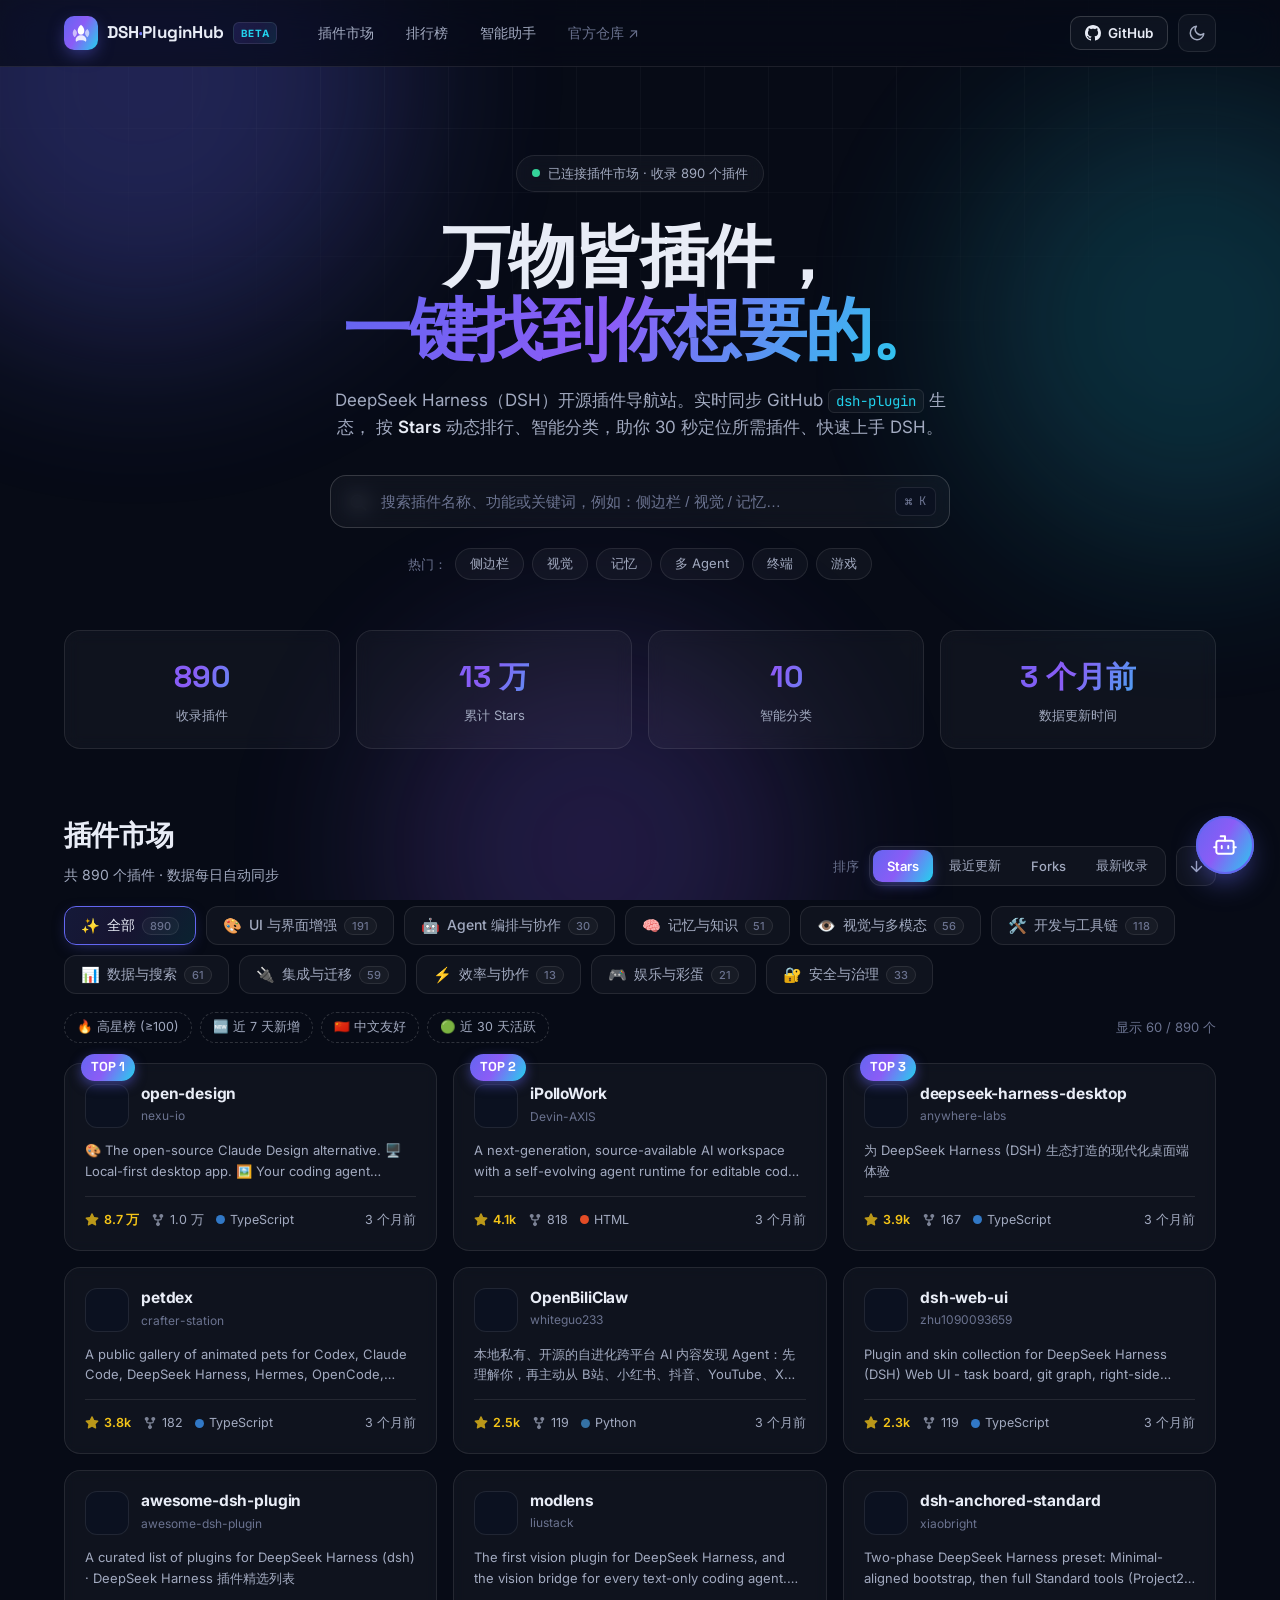
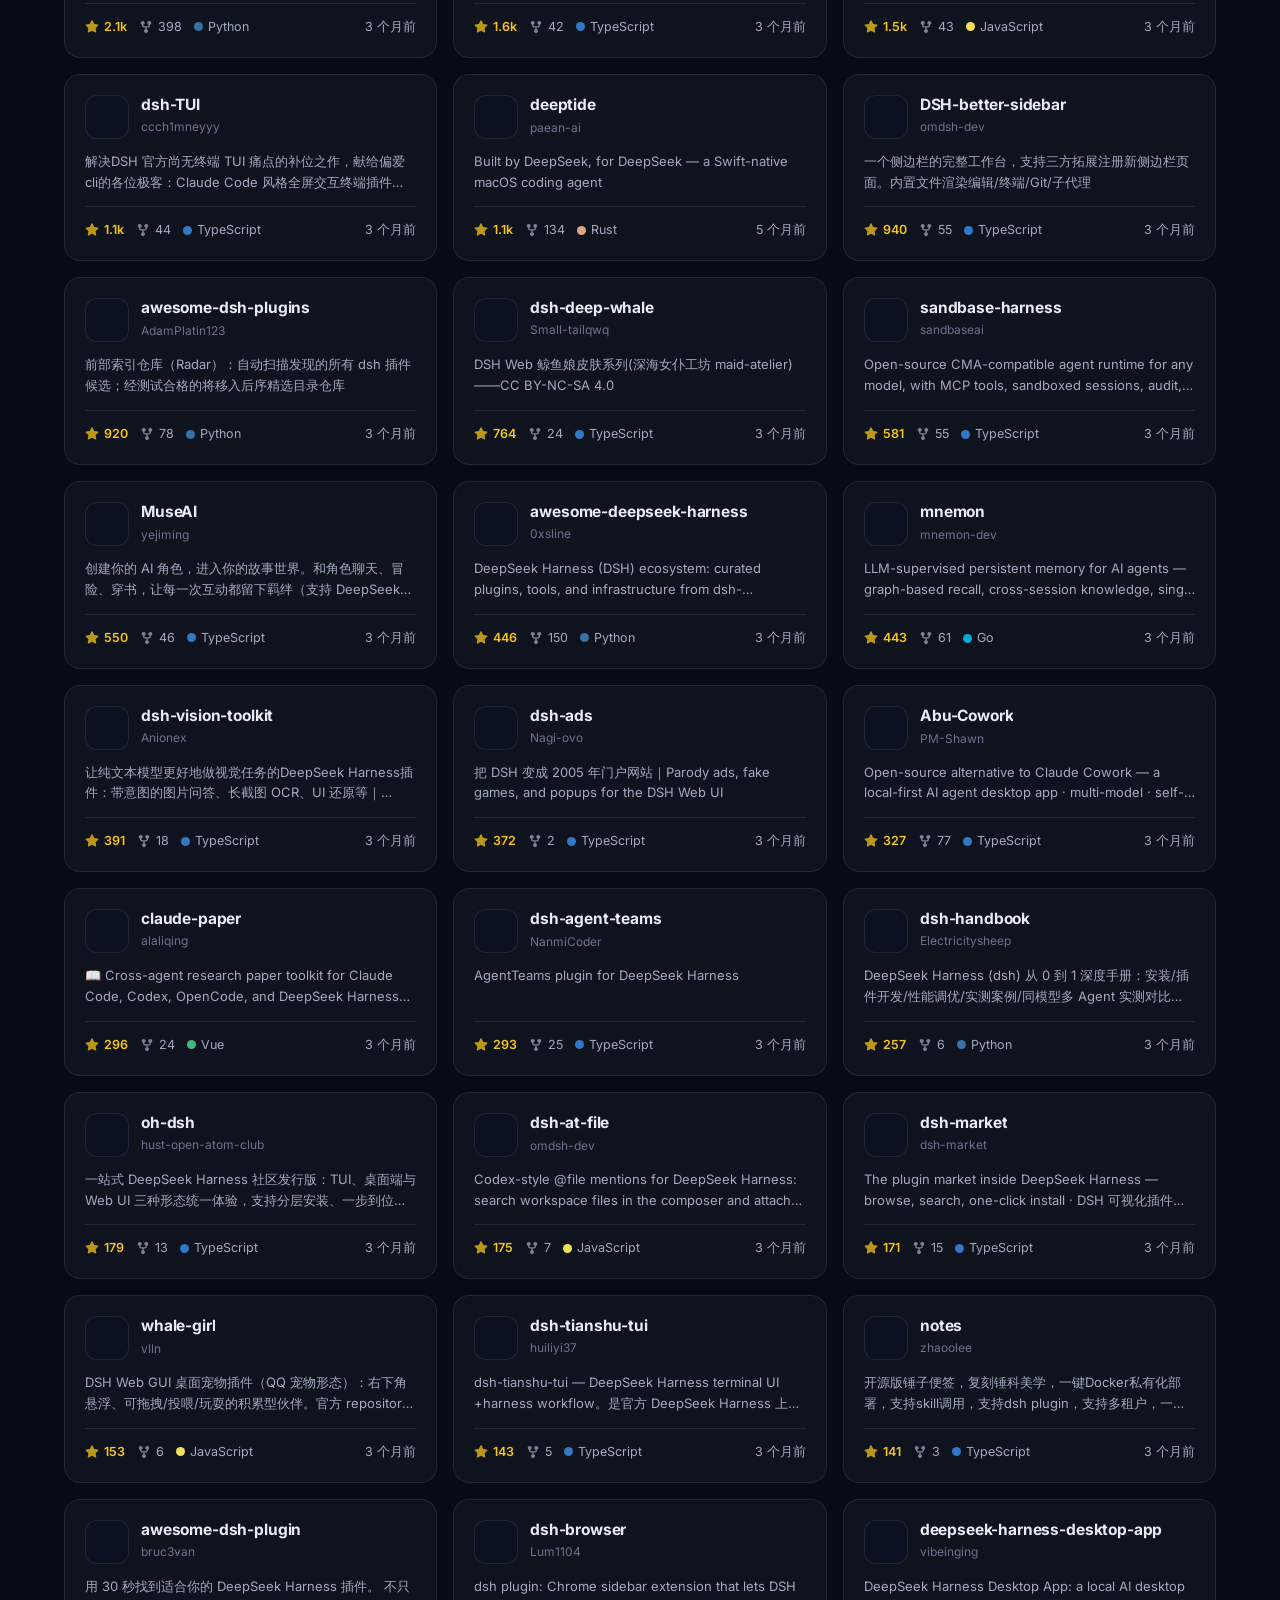
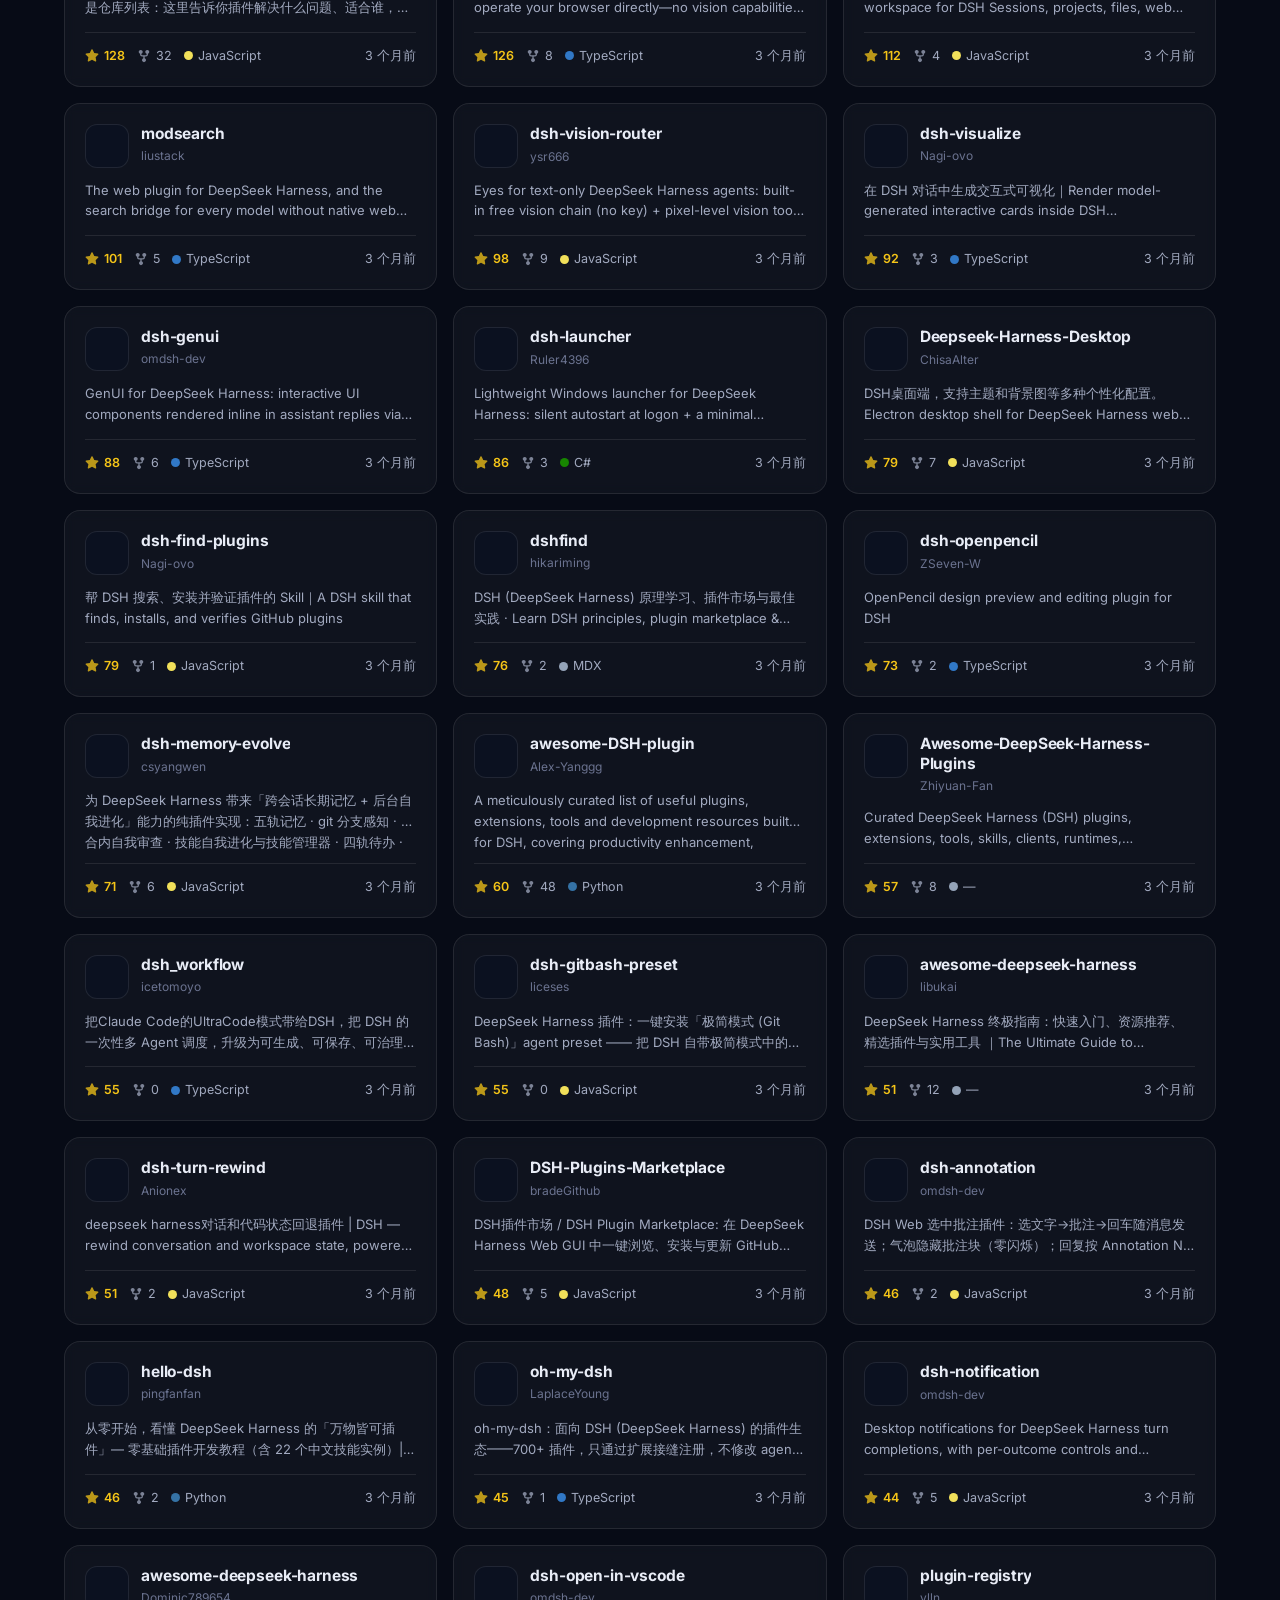
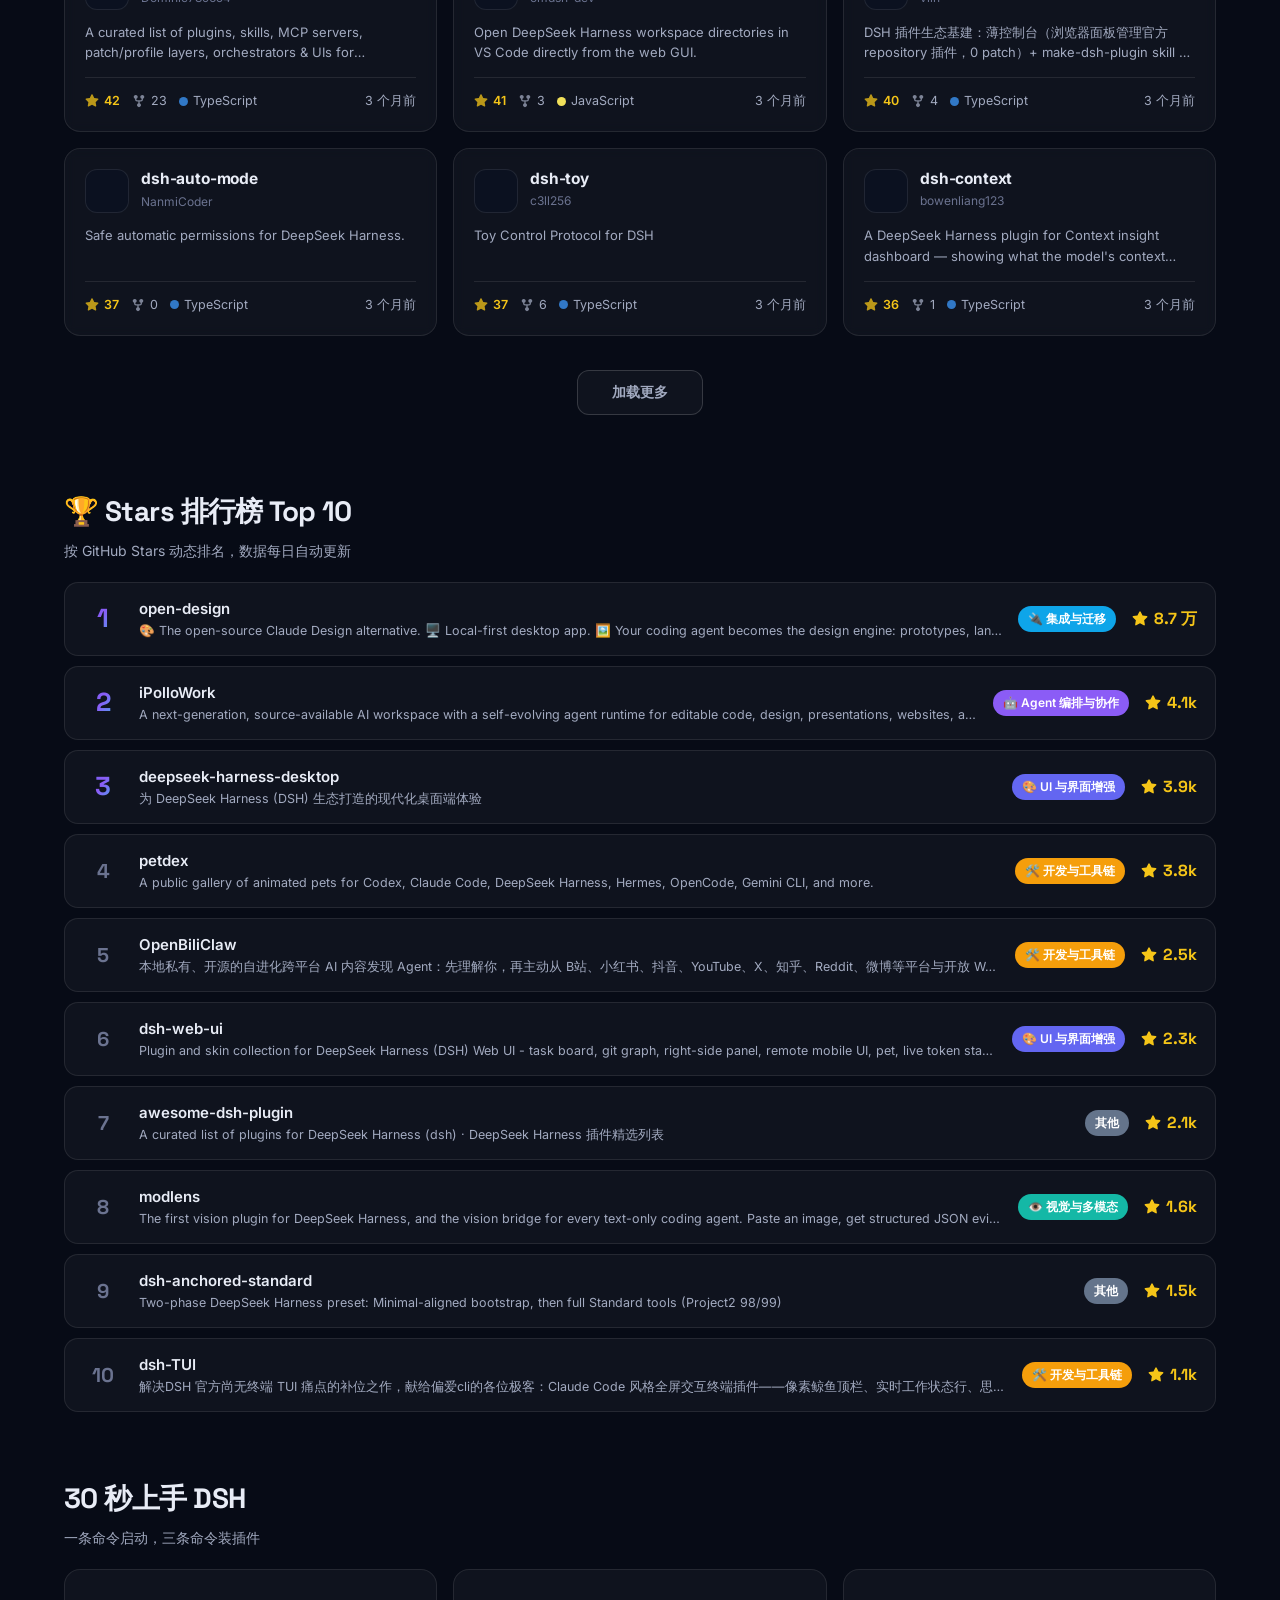
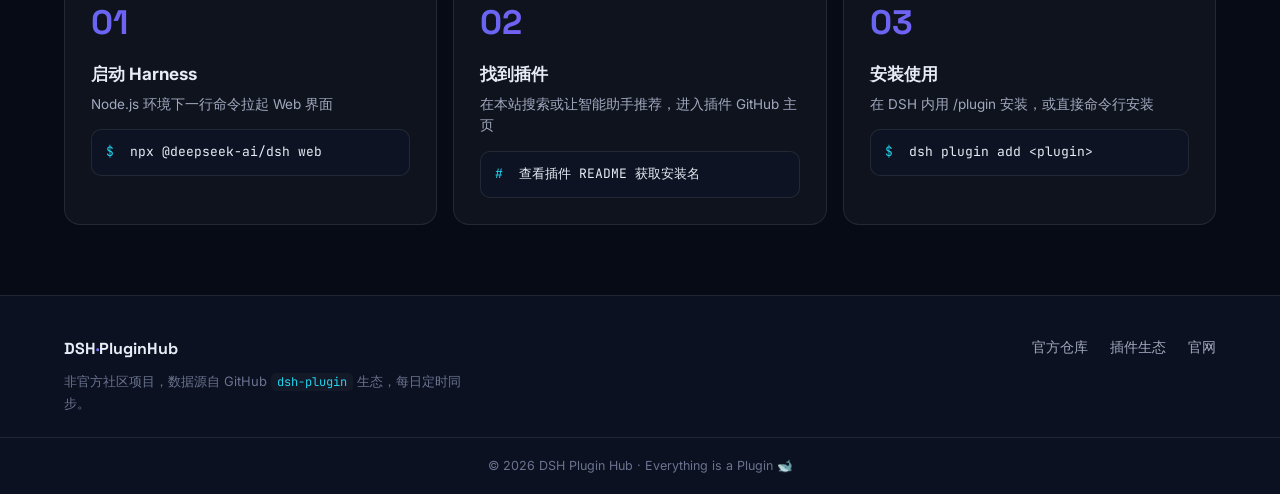
==== web/index.html @ 3752ee67 "feat: DSH 插件导航站 —— GitHub Pages 上线" ====
<!DOCTYPE html>
<html lang="zh-CN">
<head>
<meta charset="UTF-8" />
<meta name="viewport" content="width=device-width, initial-scale=1.0" />
<title>DSH Plugin Hub · DeepSeek Harness 插件导航</title>
<meta name="description" content="DeepSeek Harness（DSH）开源插件导航站，按 Stars 实时排行，智能分类，帮你快速找到需要的插件。" />
<link rel="preconnect" href="https://fonts.googleapis.com" />
<link rel="preconnect" href="https://fonts.gstatic.com" crossorigin />
<link href="https://fonts.googleapis.com/css2?family=Inter:wght@400;500;600;700;800&family=Space+Grotesk:wght@500;600;700&family=JetBrains+Mono:wght@400;500&display=swap" rel="stylesheet" />
<link rel="stylesheet" href="styles.css" />
</head>
<body>
  <!-- 背景光晕 -->
  <div class="bg-glow" aria-hidden="true">
    <div class="glow glow-1"></div>
    <div class="glow glow-2"></div>
    <div class="glow glow-3"></div>
    <div class="grid-overlay"></div>
  </div>

  <!-- 顶部导航 -->
  <header class="nav" id="nav">
    <div class="nav-inner">
      <a class="brand" href="#top">
        <span class="brand-mark">
          <svg viewBox="0 0 24 24" fill="none" width="22" height="22" aria-hidden="true">
            <path d="M12 3c2.5 2.2 3.6 4.4 3.6 6.6 0 2.6-1.6 4.4-3.6 4.4s-3.6-1.8-3.6-4.4C8.4 7.4 9.5 5.2 12 3Z" fill="currentColor"/>
            <path d="M12 14.5c3.2 0 5.8 2 5.8 5 0 .8-.2 1.5-.6 2.1-1.3-1.1-2.9-1.6-5.2-1.6s-3.9.5-5.2 1.6c-.4-.6-.6-1.3-.6-2.1 0-3 2.6-5 5.8-5Z" fill="currentColor" opacity=".85"/>
            <path d="M5 7.5c1.8 1.4 2.6 3 2.6 4.5S6.8 15.1 5 16.5c-1.3-1.3-2-2.8-2-4.5S3.7 8.8 5 7.5Z" fill="currentColor" opacity=".6"/>
            <path d="M19 7.5c1.3 1.3 2 2.8 2 4.5s-.7 3.2-2 4.5c-1.8-1.4-2.6-3-2.6-4.5S17.2 8.9 19 7.5Z" fill="currentColor" opacity=".6"/>
          </svg>
        </span>
        <span class="brand-text">DSH<span class="brand-accent">·</span>PluginHub</span>
        <span class="brand-tag">BETA</span>
      </a>
      <nav class="nav-links">
        <a href="#browse" class="nav-link">插件市场</a>
        <a href="#rank" class="nav-link">排行榜</a>
        <a href="#assistant" class="nav-link">智能助手</a>
        <a href="https://github.com/deepseek-ai/deepseek-harness" target="_blank" rel="noopener" class="nav-link nav-external">官方仓库 ↗</a>
      </nav>
      <div class="nav-actions">
        <button class="gh-btn" onclick="window.open('https://github.com/topics/dsh-plugin','_blank')" title="在 GitHub 查看 dsh-plugin 话题">
          <svg viewBox="0 0 16 16" width="16" height="16" fill="currentColor" aria-hidden="true"><path d="M8 0C3.58 0 0 3.58 0 8c0 3.54 2.29 6.53 5.47 7.59.4.07.55-.17.55-.38 0-.19-.01-.82-.01-1.49-2.01.37-2.53-.49-2.69-.94-.09-.23-.48-.94-.82-1.13-.28-.15-.68-.52-.01-.53.63-.01 1.08.58 1.23.82.72 1.21 1.87.87 2.33.66.07-.52.28-.87.51-1.07-1.78-.2-3.64-.89-3.64-3.95 0-.87.31-1.59.82-2.15-.08-.2-.36-1.02.08-2.12 0 0 .67-.21 2.2.82.64-.18 1.32-.27 2-.27s1.36.09 2 .27c1.53-1.04 2.2-.82 2.2-.82.44 1.1.16 1.92.08 2.12.51.56.82 1.27.82 2.15 0 3.07-1.87 3.75-3.65 3.95.29.25.54.73.54 1.48 0 1.07-.01 1.93-.01 2.2 0 .21.15.46.55.38A8.01 8.01 0 0 0 16 8c0-4.42-3.58-8-8-8Z"/></svg>
          GitHub
        </button>
        <button class="icon-btn" id="themeToggle" title="切换主题" aria-label="切换主题">
          <svg class="ico-sun" viewBox="0 0 24 24" width="18" height="18" fill="none" stroke="currentColor" stroke-width="2" stroke-linecap="round"><circle cx="12" cy="12" r="4"/><path d="M12 2v2M12 20v2M4.9 4.9l1.4 1.4M17.7 17.7l1.4 1.4M2 12h2M20 12h2M4.9 19.1l1.4-1.4M17.7 6.3l1.4-1.4"/></svg>
          <svg class="ico-moon" viewBox="0 0 24 24" width="18" height="18" fill="none" stroke="currentColor" stroke-width="2" stroke-linecap="round" stroke-linejoin="round"><path d="M21 12.8A9 9 0 1 1 11.2 3a7 7 0 0 0 9.8 9.8Z"/></svg>
        </button>
      </div>
    </div>
  </header>

  <main id="top">
    <!-- HERO -->
    <section class="hero">
      <div class="hero-badge">
        <span class="pulse-dot"></span>
        <span id="heroBadgeText">正在连接插件市场…</span>
      </div>
      <h1 class="hero-title">
        万物皆插件，<br />
        <span class="grad-text">一键找到你想要的。</span>
      </h1>
      <p class="hero-sub">
        DeepSeek Harness（DSH）开源插件导航站。实时同步 GitHub <code>dsh-plugin</code> 生态，
        按 <b>Stars</b> 动态排行、智能分类，助你 30 秒定位所需插件、快速上手 DSH。
      </p>

      <div class="hero-search">
        <svg class="search-ico" viewBox="0 0 24 24" width="20" height="20" fill="none" stroke="currentColor" stroke-width="2" stroke-linecap="round"><circle cx="11" cy="11" r="7"/><path d="m21 21-4.3-4.3"/></svg>
        <input id="heroSearch" type="text" placeholder="搜索插件名称、功能或关键词，例如：侧边栏 / 视觉 / 记忆…" autocomplete="off" />
        <kbd>⌘ K</kbd>
      </div>

      <div class="hero-quick" id="heroQuick">
        <span class="quick-label">热门：</span>
        <button class="quick-chip" data-q="侧边栏">侧边栏</button>
        <button class="quick-chip" data-q="视觉">视觉</button>
        <button class="quick-chip" data-q="记忆">记忆</button>
        <button class="quick-chip" data-q="多 Agent">多 Agent</button>
        <button class="quick-chip" data-q="终端">终端</button>
        <button class="quick-chip" data-q="游戏">游戏</button>
      </div>
    </section>

    <!-- 统计 -->
    <section class="stats" id="stats">
      <div class="stat-card">
        <div class="stat-num" id="statPlugins">–</div>
        <div class="stat-label">收录插件</div>
      </div>
      <div class="stat-card">
        <div class="stat-num" id="statStars">–</div>
        <div class="stat-label">累计 Stars</div>
      </div>
      <div class="stat-card">
        <div class="stat-num" id="statCats">–</div>
        <div class="stat-label">智能分类</div>
      </div>
      <div class="stat-card">
        <div class="stat-num" id="statUpdated">–</div>
        <div class="stat-label">数据更新时间</div>
      </div>
    </section>

    <!-- 分类 -->
    <section class="section" id="browse">
      <div class="section-head">
        <div>
          <h2 class="section-title">插件市场</h2>
          <p class="section-desc" id="resultCount">加载中…</p>
        </div>
        <div class="sort-group">
          <label class="sort-label">排序</label>
          <div class="seg" id="sortSeg">
            <button class="seg-btn active" data-sort="stars">Stars</button>
            <button class="seg-btn" data-sort="updated">最近更新</button>
            <button class="seg-btn" data-sort="forks">Forks</button>
            <button class="seg-btn" data-sort="created">最新收录</button>
          </div>
          <button class="icon-btn sort-order" id="sortOrder" title="切换升降序" aria-label="切换升降序">
            <svg viewBox="0 0 24 24" width="17" height="17" fill="none" stroke="currentColor" stroke-width="2" stroke-linecap="round" stroke-linejoin="round"><path d="M12 5v14M19 12l-7 7-7-7"/></svg>
          </button>
        </div>
      </div>

      <div class="cat-bar" id="catBar">
        <button class="cat-chip active" data-cat="all"><span class="cat-emoji">✨</span>全部</button>
        <!-- 分类由 JS 注入 -->
      </div>

      <div class="filter-row">
        <div class="filter-chips" id="filterChips">
          <button class="fchip" data-f="hot">🔥 高星榜 (≥100)</button>
          <button class="fchip" data-f="new">🆕 近 7 天新增</button>
          <button class="fchip" data-f="cn">🇨🇳 中文友好</button>
          <button class="fchip" data-f="active">🟢 近 30 天活跃</button>
        </div>
        <div class="result-summary" id="resultSummary"></div>
      </div>

      <div class="grid" id="pluginGrid"></div>
      <div class="load-more-wrap">
        <button class="load-more" id="loadMore">加载更多</button>
      </div>
    </section>

    <!-- 排行榜 -->
    <section class="section" id="rank">
      <div class="section-head">
        <div>
          <h2 class="section-title">🏆 Stars 排行榜 Top 10</h2>
          <p class="section-desc">按 GitHub Stars 动态排名，数据每日自动更新</p>
        </div>
      </div>
      <div class="rank-list" id="rankList"></div>
    </section>

    <!-- 快速上手 -->
    <section class="section" id="guide">
      <div class="section-head">
        <div>
          <h2 class="section-title">30 秒上手 DSH</h2>
          <p class="section-desc">一条命令启动，三条命令装插件</p>
        </div>
      </div>
      <div class="guide-grid">
        <div class="guide-card">
          <div class="guide-step">01</div>
          <h3>启动 Harness</h3>
          <p>Node.js 环境下一行命令拉起 Web 界面</p>
          <div class="code-block"><span class="code-prompt">$</span> npx @deepseek-ai/dsh web</div>
        </div>
        <div class="guide-card">
          <div class="guide-step">02</div>
          <h3>找到插件</h3>
          <p>在本站搜索或让智能助手推荐，进入插件 GitHub 主页</p>
          <div class="code-block"><span class="code-prompt">#</span> 查看插件 README 获取安装名</div>
        </div>
        <div class="guide-card">
          <div class="guide-step">03</div>
          <h3>安装使用</h3>
          <p>在 DSH 内用 /plugin 安装，或直接命令行安装</p>
          <div class="code-block"><span class="code-prompt">$</span> dsh plugin add &lt;plugin&gt;</div>
        </div>
      </div>
    </section>
  </main>

  <footer class="footer">
    <div class="footer-inner">
      <div class="footer-brand">
        <span class="brand-text">DSH<span class="brand-accent">·</span>PluginHub</span>
        <p>非官方社区项目，数据源自 GitHub <code>dsh-plugin</code> 生态，每日定时同步。</p>
      </div>
      <div class="footer-links">
        <a href="https://github.com/deepseek-ai/deepseek-harness" target="_blank" rel="noopener">官方仓库</a>
        <a href="https://github.com/topics/dsh-plugin" target="_blank" rel="noopener">插件生态</a>
        <a href="https://www.deepseek.com/harness/" target="_blank" rel="noopener">官网</a>
      </div>
    </div>
    <div class="footer-bottom">© 2026 DSH Plugin Hub · Everything is a Plugin 🐋</div>
  </footer>

  <!-- 插件详情弹窗 -->
  <div class="modal-overlay" id="modalOverlay">
    <div class="modal" id="modal" role="dialog" aria-modal="true"></div>
  </div>

  <!-- 智能助手 -->
  <button class="assistant-fab" id="assistantFab" title="智能问答助手" aria-label="打开智能问答助手">
    <svg viewBox="0 0 24 24" width="26" height="26" fill="none" stroke="currentColor" stroke-width="1.8" stroke-linecap="round" stroke-linejoin="round"><path d="M12 8V4H8"/><rect x="4" y="8" width="16" height="12" rx="2"/><path d="M2 14h2M20 14h2M15 13v2M9 13v2"/></svg>
    <span class="fab-ping"></span>
  </button>

  <div class="assistant-panel" id="assistantPanel">
    <div class="assistant-head">
      <div class="assistant-title">
        <span class="assistant-avatar">
          <svg viewBox="0 0 24 24" width="20" height="20" fill="none" stroke="currentColor" stroke-width="1.8" stroke-linecap="round" stroke-linejoin="round"><path d="M12 8V4H8"/><rect x="4" y="8" width="16" height="12" rx="2"/><path d="M2 14h2M20 14h2M15 13v2M9 13v2"/></svg>
        </span>
        <div>
          <div class="assistant-name">插件导购助手</div>
          <div class="assistant-status"><span class="pulse-dot"></span>在线 · 已学习 <span id="asstCount">–</span> 个插件</div>
        </div>
      </div>
      <button class="icon-btn" id="assistantClose" title="关闭" aria-label="关闭助手">
        <svg viewBox="0 0 24 24" width="18" height="18" fill="none" stroke="currentColor" stroke-width="2" stroke-linecap="round"><path d="M18 6 6 18M6 6l12 12"/></svg>
      </button>
    </div>
    <div class="assistant-body" id="assistantBody">
      <div class="msg msg-bot">
        <div class="bubble">你好！我是插件导购助手 🐋<br/>告诉我你想做的事，我帮你找到最合适的 DSH 插件。<br/><br/>试试问我：<br/>「有没有能看图/OCR 的插件？」<br/>「推荐几个多 Agent 协作的」<br/>「侧边栏最好用的是哪个？」</div>
      </div>
    </div>
    <div class="assistant-suggests" id="assistantSuggests">
      <button class="sugg-chip">推荐高星插件</button>
      <button class="sugg-chip">怎么安装插件？</button>
      <button class="sugg-chip">有视觉/OCR 插件吗</button>
      <button class="sugg-chip">多 Agent 团队协作</button>
    </div>
    <div class="assistant-input">
      <textarea id="assistantInput" rows="1" placeholder="描述你的需求…" autocomplete="off"></textarea>
      <button class="send-btn" id="assistantSend" aria-label="发送">
        <svg viewBox="0 0 24 24" width="18" height="18" fill="none" stroke="currentColor" stroke-width="2" stroke-linecap="round" stroke-linejoin="round"><path d="m22 2-7 20-4-9-9-4Z"/><path d="M22 2 11 13"/></svg>
      </button>
    </div>
  </div>

  <!-- toast -->
  <div class="toast" id="toast"></div>

  <script src="app.js"></script>
</body>
</html>
---- web/styles.css ----
/* ===== DSH Plugin Hub — 设计系统 ===== */
:root {
  --font-sans: 'Inter', -apple-system, BlinkMacSystemFont, 'Segoe UI', 'PingFang SC', 'Hiragino Sans GB', 'Microsoft YaHei', sans-serif;
  --font-display: 'Space Grotesk', 'Inter', 'PingFang SC', sans-serif;
  --font-mono: 'JetBrains Mono', 'SFMono-Regular', Consolas, monospace;

  /* 深色主题（默认） */
  --bg: #070b16;
  --bg-elev: #0b1120;
  --surface: rgba(255, 255, 255, 0.035);
  --surface-hover: rgba(255, 255, 255, 0.065);
  --border: rgba(255, 255, 255, 0.09);
  --border-strong: rgba(255, 255, 255, 0.16);
  --text: #e8ecf6;
  --text-dim: #a2aac0;
  --text-faint: #6b7390;
  --accent: #6366f1;
  --accent-2: #22d3ee;
  --violet: #8b5cf6;
  --grad: linear-gradient(120deg, #6366f1 0%, #8b5cf6 45%, #22d3ee 100%);
  --grad-soft: linear-gradient(120deg, rgba(99,102,241,.16), rgba(139,92,246,.12), rgba(34,211,238,.12));
  --shadow: 0 20px 60px -20px rgba(0, 0, 0, 0.65);
  --glow-1: rgba(99, 102, 241, 0.35);
  --glow-2: rgba(34, 211, 238, 0.22);
  --glow-3: rgba(139, 92, 246, 0.25);
  --star: #f5c518;
  --red: #f87171;
  --green: #34d399;
}

[data-theme="light"] {
  --bg: #f6f7fb;
  --bg-elev: #ffffff;
  --surface: #ffffff;
  --surface-hover: #f0f1f8;
  --border: rgba(20, 24, 48, 0.1);
  --border-strong: rgba(20, 24, 48, 0.18);
  --text: #141832;
  --text-dim: #4a5170;
  --text-faint: #8a90a8;
  --glow-1: rgba(99, 102, 241, 0.16);
  --glow-2: rgba(34, 211, 238, 0.12);
  --glow-3: rgba(139, 92, 246, 0.12);
  --shadow: 0 20px 50px -24px rgba(30, 35, 70, 0.28);
}

* { box-sizing: border-box; margin: 0; padding: 0; }
html { scroll-behavior: smooth; }
body {
  font-family: var(--font-sans);
  background: var(--bg);
  color: var(--text);
  line-height: 1.6;
  -webkit-font-smoothing: antialiased;
  overflow-x: hidden;
  transition: background .4s, color .4s;
}
a { color: inherit; text-decoration: none; }
button { font-family: inherit; cursor: pointer; border: none; background: none; color: inherit; }
code, kbd, .code-block { font-family: var(--font-mono); }
::selection { background: rgba(99,102,241,.35); color: #fff; }

/* ===== 背景 ===== */
.bg-glow { position: fixed; inset: 0; z-index: -1; overflow: hidden; }
.glow { position: absolute; border-radius: 50%; filter: blur(90px); opacity: .8; }
.glow-1 { width: 520px; height: 520px; background: var(--glow-1); top: -180px; left: -120px; animation: float1 16s ease-in-out infinite; }
.glow-2 { width: 460px; height: 460px; background: var(--glow-2); top: 10%; right: -140px; animation: float2 20s ease-in-out infinite; }
.glow-3 { width: 420px; height: 420px; background: var(--glow-3); bottom: -160px; left: 30%; animation: float1 22s ease-in-out infinite reverse; }
@keyframes float1 { 0%,100% { transform: translate(0,0) } 50% { transform: translate(40px,30px) } }
@keyframes float2 { 0%,100% { transform: translate(0,0) } 50% { transform: translate(-50px,40px) } }
.grid-overlay {
  position: absolute; inset: 0;
  background-image: linear-gradient(var(--border) 1px, transparent 1px), linear-gradient(90deg, var(--border) 1px, transparent 1px);
  background-size: 64px 64px;
  mask-image: radial-gradient(ellipse 80% 60% at 50% 0%, #000 30%, transparent 75%);
  opacity: .35;
}
[data-theme="light"] .grid-overlay { opacity: .25; }

/* ===== 导航 ===== */
.nav { position: sticky; top: 0; z-index: 50; backdrop-filter: blur(16px) saturate(1.4); background: color-mix(in srgb, var(--bg) 72%, transparent); border-bottom: 1px solid var(--border); }
.nav-inner { max-width: 1200px; margin: 0 auto; padding: 14px 24px; display: flex; align-items: center; gap: 20px; }
.brand { display: flex; align-items: center; gap: 9px; font-weight: 700; font-size: 17px; letter-spacing: -.01em; }
.brand-mark { width: 34px; height: 34px; border-radius: 10px; background: var(--grad); display: grid; place-items: center; color: #fff; box-shadow: 0 6px 18px -4px rgba(99,102,241,.6); }
.brand-text { font-family: var(--font-display); font-weight: 700; }
.brand-accent { background: var(--grad); -webkit-background-clip: text; background-clip: text; -webkit-text-fill-color: transparent; }
.brand-tag { font-size: 10px; font-weight: 700; padding: 2px 7px; border-radius: 6px; background: var(--grad-soft); color: var(--accent-2); border: 1px solid var(--border); letter-spacing: .06em; }
.nav-links { display: flex; gap: 6px; margin-left: 8px; }
.nav-link { font-size: 14px; color: var(--text-dim); padding: 7px 13px; border-radius: 9px; transition: .18s; }
.nav-link:hover { color: var(--text); background: var(--surface); }
.nav-external { color: var(--text-faint); }
.nav-actions { margin-left: auto; display: flex; align-items: center; gap: 10px; }
.gh-btn { display: inline-flex; align-items: center; gap: 7px; font-size: 13.5px; font-weight: 600; padding: 8px 14px; border-radius: 10px; border: 1px solid var(--border-strong); background: var(--surface); transition: .18s; }
.gh-btn:hover { background: var(--surface-hover); border-color: var(--accent); }
.icon-btn { width: 38px; height: 38px; border-radius: 10px; display: grid; place-items: center; color: var(--text-dim); border: 1px solid var(--border); background: var(--surface); transition: .18s; }
.icon-btn:hover { color: var(--text); background: var(--surface-hover); }
.ico-sun { display: none; }
[data-theme="light"] .ico-sun { display: block; }
[data-theme="light"] .ico-moon { display: none; }

/* ===== Hero ===== */
.hero { max-width: 900px; margin: 0 auto; padding: 88px 24px 40px; text-align: center; position: relative; }
.hero-badge { display: inline-flex; align-items: center; gap: 8px; font-size: 13px; color: var(--text-dim); padding: 7px 15px; border-radius: 999px; border: 1px solid var(--border); background: var(--surface); backdrop-filter: blur(8px); }
.pulse-dot { width: 8px; height: 8px; border-radius: 50%; background: var(--green); box-shadow: 0 0 0 0 rgba(52,211,153,.6); animation: pulse 2s infinite; }
@keyframes pulse { 0% { box-shadow: 0 0 0 0 rgba(52,211,153,.55) } 70% { box-shadow: 0 0 0 9px rgba(52,211,153,0) } 100% { box-shadow: 0 0 0 0 rgba(52,211,153,0) } }
.hero-title { font-family: var(--font-display); font-size: clamp(40px, 7vw, 68px); line-height: 1.08; font-weight: 700; letter-spacing: -.03em; margin: 28px 0 20px; }
.grad-text { background: var(--grad); -webkit-background-clip: text; background-clip: text; -webkit-text-fill-color: transparent; }
.hero-sub { font-size: 17px; color: var(--text-dim); max-width: 640px; margin: 0 auto 34px; }
.hero-sub code { font-size: 14px; padding: 2px 7px; border-radius: 6px; background: var(--surface); border: 1px solid var(--border); color: var(--accent-2); }
.hero-sub b { color: var(--text); font-weight: 600; }

.hero-search { max-width: 620px; margin: 0 auto; position: relative; display: flex; align-items: center; }
.hero-search .search-ico { position: absolute; left: 18px; color: var(--text-faint); }
.hero-search input {
  width: 100%; padding: 17px 60px 17px 50px; font-size: 15px; color: var(--text);
  background: var(--surface); border: 1px solid var(--border-strong); border-radius: 16px;
  outline: none; transition: .2s; backdrop-filter: blur(10px);
}
.hero-search input:focus { border-color: var(--accent); box-shadow: 0 0 0 4px rgba(99,102,241,.15), var(--shadow); }
.hero-search input::placeholder { color: var(--text-faint); }
.hero-search kbd { position: absolute; right: 14px; font-size: 12px; color: var(--text-faint); padding: 4px 9px; border: 1px solid var(--border); border-radius: 7px; background: var(--bg-elev); }

.hero-quick { margin-top: 20px; display: flex; flex-wrap: wrap; gap: 8px; justify-content: center; align-items: center; }
.quick-label { font-size: 13px; color: var(--text-faint); }
.quick-chip { font-size: 13px; padding: 6px 14px; border-radius: 999px; border: 1px solid var(--border); background: var(--surface); color: var(--text-dim); transition: .16s; }
.quick-chip:hover { color: var(--text); border-color: var(--accent); background: var(--surface-hover); transform: translateY(-1px); }

/* ===== 统计 ===== */
.stats { max-width: 1200px; margin: 10px auto 0; padding: 0 24px; display: grid; grid-template-columns: repeat(4, 1fr); gap: 16px; }
.stat-card { padding: 22px 24px; border-radius: 16px; background: var(--surface); border: 1px solid var(--border); backdrop-filter: blur(8px); text-align: center; transition: .25s; }
.stat-card:hover { border-color: var(--border-strong); transform: translateY(-3px); }
.stat-num { font-family: var(--font-display); font-size: 30px; font-weight: 700; background: var(--grad); -webkit-background-clip: text; background-clip: text; -webkit-text-fill-color: transparent; }
.stat-label { font-size: 13px; color: var(--text-dim); margin-top: 4px; }

/* ===== 分区 ===== */
.section { max-width: 1200px; margin: 0 auto; padding: 64px 24px 0; }
.section-head { display: flex; align-items: flex-end; justify-content: space-between; gap: 20px; flex-wrap: wrap; margin-bottom: 20px; }
.section-title { font-family: var(--font-display); font-size: 28px; font-weight: 700; letter-spacing: -.02em; }
.section-desc { font-size: 14px; color: var(--text-dim); margin-top: 6px; }

/* 排序 */
.sort-group { display: flex; align-items: center; gap: 10px; }
.sort-label { font-size: 13px; color: var(--text-faint); }
.seg { display: flex; background: var(--surface); border: 1px solid var(--border); border-radius: 12px; padding: 3px; gap: 2px; }
.seg-btn { font-size: 13px; font-weight: 500; padding: 7px 14px; border-radius: 9px; color: var(--text-dim); transition: .16s; }
.seg-btn:hover { color: var(--text); }
.seg-btn.active { background: var(--grad); color: #fff; font-weight: 600; box-shadow: 0 4px 14px -3px rgba(99,102,241,.6); }
.sort-order { width: 40px; height: 40px; }
.sort-order svg { transition: .25s; }
.sort-order.desc svg { transform: rotate(180deg); }

/* 分类条 */
.cat-bar { display: flex; gap: 10px; flex-wrap: wrap; margin-bottom: 18px; }
.cat-chip { display: inline-flex; align-items: center; gap: 7px; font-size: 14px; font-weight: 500; padding: 9px 16px; border-radius: 12px; border: 1px solid var(--border); background: var(--surface); color: var(--text-dim); transition: .18s; }
.cat-chip:hover { color: var(--text); border-color: var(--border-strong); transform: translateY(-1px); }
.cat-chip.active { background: var(--grad-soft); border-color: var(--accent); color: var(--text); box-shadow: 0 4px 16px -6px rgba(99,102,241,.5); }
.cat-emoji { font-size: 15px; }
.cat-chip .cat-count { font-size: 11px; color: var(--text-faint); background: var(--surface); padding: 1px 7px; border-radius: 999px; border: 1px solid var(--border); }

/* 过滤 chips */
.filter-row { display: flex; align-items: center; justify-content: space-between; gap: 14px; flex-wrap: wrap; margin-bottom: 20px; }
.filter-chips { display: flex; gap: 8px; flex-wrap: wrap; }
.fchip { font-size: 12.5px; padding: 6px 12px; border-radius: 999px; border: 1px dashed var(--border-strong); color: var(--text-dim); transition: .16s; }
.fchip:hover { color: var(--text); border-color: var(--accent); }
.fchip.active { border-style: solid; border-color: var(--accent); color: var(--text); background: var(--grad-soft); }
.result-summary { font-size: 13px; color: var(--text-faint); }

/* ===== 卡片网格 ===== */
.grid { display: grid; grid-template-columns: repeat(auto-fill, minmax(280px, 1fr)); gap: 16px; }
.plugin-card {
  position: relative; padding: 20px; border-radius: 16px; background: var(--surface);
  border: 1px solid var(--border); transition: .22s; cursor: pointer; display: flex; flex-direction: column;
  backdrop-filter: blur(6px); animation: cardIn .4s ease both;
}
@keyframes cardIn { from { opacity: 0; transform: translateY(14px) } to { opacity: 1; transform: none } }
.plugin-card:hover { transform: translateY(-4px); border-color: var(--border-strong); background: var(--surface-hover); box-shadow: var(--shadow); }
.plugin-card .top { display: flex; align-items: flex-start; gap: 12px; margin-bottom: 12px; }
.plugin-avatar { width: 44px; height: 44px; border-radius: 12px; overflow: hidden; flex-shrink: 0; background: var(--bg-elev); border: 1px solid var(--border); }
.plugin-avatar img { width: 100%; height: 100%; object-fit: cover; display: block; }
.plugin-name { font-size: 15.5px; font-weight: 700; line-height: 1.25; letter-spacing: -.01em; overflow: hidden; text-overflow: ellipsis; display: -webkit-box; -webkit-line-clamp: 2; -webkit-box-orient: vertical; }
.plugin-owner { font-size: 12px; color: var(--text-faint); margin-top: 3px; }
.plugin-desc { font-size: 13px; color: var(--text-dim); flex: 1; overflow: hidden; text-overflow: ellipsis; display: -webkit-box; -webkit-line-clamp: 2; -webkit-box-orient: vertical; min-height: 40px; }
.plugin-meta { display: flex; align-items: center; gap: 12px; margin-top: 14px; padding-top: 13px; border-top: 1px solid var(--border); font-size: 12.5px; color: var(--text-dim); }
.meta-item { display: inline-flex; align-items: center; gap: 5px; }
.meta-item svg { opacity: .75; }
.meta-stars { color: var(--star); font-weight: 600; }
.lang-dot { width: 9px; height: 9px; border-radius: 50%; display: inline-block; }
.cat-badge { position: absolute; top: 16px; right: 16px; font-size: 11px; padding: 3px 9px; border-radius: 999px; font-weight: 600; color: #fff; letter-spacing: .02em; }
.rank-badge { position: absolute; top: -10px; left: 16px; font-family: var(--font-display); font-weight: 700; font-size: 13px; color: #fff; background: var(--grad); padding: 3px 10px; border-radius: 999px; box-shadow: 0 4px 12px rgba(99,102,241,.5); }

/* 加载更多 */
.load-more-wrap { text-align: center; margin: 34px 0 10px; }
.load-more { padding: 12px 34px; border-radius: 12px; font-size: 14px; font-weight: 600; border: 1px solid var(--border-strong); background: var(--surface); color: var(--text-dim); transition: .18s; }
.load-more:hover { color: var(--text); border-color: var(--accent); background: var(--surface-hover); }
.load-more:disabled { opacity: .4; cursor: default; }

/* ===== 排行榜 ===== */
.rank-list { display: flex; flex-direction: column; gap: 10px; }
.rank-item { display: flex; align-items: center; gap: 16px; padding: 14px 18px; border-radius: 14px; background: var(--surface); border: 1px solid var(--border); cursor: pointer; transition: .18s; }
.rank-item:hover { border-color: var(--border-strong); background: var(--surface-hover); transform: translateX(4px); }
.rank-no { font-family: var(--font-display); font-weight: 700; font-size: 20px; width: 40px; text-align: center; color: var(--text-faint); flex-shrink: 0; }
.rank-item.top1 .rank-no, .rank-item.top2 .rank-no, .rank-item.top3 .rank-no { background: var(--grad); -webkit-background-clip: text; background-clip: text; -webkit-text-fill-color: transparent; font-size: 26px; }
.rank-info { flex: 1; min-width: 0; }
.rank-name { font-weight: 600; font-size: 15px; overflow: hidden; text-overflow: ellipsis; white-space: nowrap; }
.rank-desc { font-size: 12.5px; color: var(--text-dim); overflow: hidden; text-overflow: ellipsis; white-space: nowrap; }
.rank-stars { display: flex; align-items: center; gap: 6px; font-weight: 700; color: var(--star); font-family: var(--font-display); }
.rank-cat { font-size: 12px; padding: 3px 10px; border-radius: 999px; color: #fff; font-weight: 600; flex-shrink: 0; }

/* ===== 快速上手 ===== */
.guide-grid { display: grid; grid-template-columns: repeat(3, 1fr); gap: 16px; }
.guide-card { padding: 26px; border-radius: 16px; background: var(--surface); border: 1px solid var(--border); transition: .2s; }
.guide-card:hover { border-color: var(--border-strong); }
.guide-step { font-family: var(--font-display); font-size: 34px; font-weight: 700; background: var(--grad); -webkit-background-clip: text; background-clip: text; -webkit-text-fill-color: transparent; }
.guide-card h3 { font-size: 17px; margin: 10px 0 6px; }
.guide-card p { font-size: 13.5px; color: var(--text-dim); margin-bottom: 14px; }
.code-block { font-size: 13px; color: #e8ecf6; background: #0d1322; border: 1px solid var(--border); border-radius: 10px; padding: 12px 14px; overflow-x: auto; white-space: nowrap; }
[data-theme="light"] .code-block { background: #141832; }
.code-prompt { color: var(--accent-2); margin-right: 8px; user-select: none; }

/* ===== 页脚 ===== */
.footer { margin-top: 70px; border-top: 1px solid var(--border); background: var(--bg-elev); }
.footer-inner { max-width: 1200px; margin: 0 auto; padding: 40px 24px 24px; display: flex; justify-content: space-between; gap: 30px; flex-wrap: wrap; }
.footer-brand p { font-size: 13px; color: var(--text-faint); margin-top: 10px; max-width: 420px; }
.footer-brand code { font-size: 12px; color: var(--accent-2); background: var(--surface); padding: 1px 6px; border-radius: 5px; }
.footer-links { display: flex; gap: 22px; }
.footer-links a { font-size: 14px; color: var(--text-dim); transition: .16s; }
.footer-links a:hover { color: var(--text); }
.footer-bottom { text-align: center; font-size: 12.5px; color: var(--text-faint); padding: 18px 24px; border-top: 1px solid var(--border); }

/* ===== 弹窗 ===== */
.modal-overlay { position: fixed; inset: 0; z-index: 100; background: rgba(4,6,14,.7); backdrop-filter: blur(6px); display: none; align-items: center; justify-content: center; padding: 24px; }
.modal-overlay.open { display: flex; }
.modal { width: 100%; max-width: 560px; max-height: 86vh; overflow-y: auto; background: var(--bg-elev); border: 1px solid var(--border-strong); border-radius: 20px; padding: 30px; animation: modalIn .3s ease; box-shadow: var(--shadow); }
@keyframes modalIn { from { opacity: 0; transform: scale(.96) translateY(10px) } to { opacity: 1; transform: none } }
.modal-close { position: absolute; }
.modal-head { display: flex; gap: 16px; align-items: flex-start; margin-bottom: 16px; }
.modal-avatar { width: 56px; height: 56px; border-radius: 14px; overflow: hidden; border: 1px solid var(--border); flex-shrink: 0; }
.modal-avatar img { width: 100%; height: 100%; object-fit: cover; }
.modal-title { font-size: 20px; font-weight: 700; }
.modal-owner { font-size: 13px; color: var(--text-faint); }
.modal-desc { font-size: 14.5px; color: var(--text-dim); margin-bottom: 18px; line-height: 1.7; }
.modal-stats { display: flex; gap: 22px; padding: 16px 0; border-top: 1px solid var(--border); border-bottom: 1px solid var(--border); margin-bottom: 18px; }
.modal-stat .num { font-family: var(--font-display); font-weight: 700; font-size: 20px; }
.modal-stat .lbl { font-size: 12px; color: var(--text-faint); }
.modal-topics { display: flex; flex-wrap: wrap; gap: 7px; margin-bottom: 20px; }
.topic-tag { font-size: 12px; color: var(--accent-2); background: var(--grad-soft); border: 1px solid var(--border); padding: 3px 10px; border-radius: 999px; }
.modal-actions { display: flex; gap: 10px; }
.btn { flex: 1; display: inline-flex; align-items: center; justify-content: center; gap: 8px; padding: 13px; border-radius: 12px; font-size: 14px; font-weight: 600; transition: .18s; }
.btn-primary { background: var(--grad); color: #fff; box-shadow: 0 8px 20px -6px rgba(99,102,241,.55); }
.btn-primary:hover { filter: brightness(1.08); transform: translateY(-1px); }
.btn-ghost { border: 1px solid var(--border-strong); background: var(--surface); color: var(--text-dim); }
.btn-ghost:hover { color: var(--text); border-color: var(--accent); }
.install-cmd { margin: 16px 0 6px; }

/* ===== 助手 ===== */
.assistant-fab {
  position: fixed; right: 26px; bottom: 26px; z-index: 80; width: 58px; height: 58px; border-radius: 50%;
  background: var(--grad); color: #fff; display: grid; place-items: center; box-shadow: 0 12px 30px -8px rgba(99,102,241,.7);
  transition: .25s; animation: fabIn .5s ease both;
}
@keyframes fabIn { from { opacity: 0; transform: scale(0) } to { opacity: 1; transform: scale(1) } }
.assistant-fab:hover { transform: translateY(-3px) scale(1.04); }
.fab-ping { position: absolute; inset: 0; border-radius: 50%; border: 2px solid var(--accent); animation: ping 2.2s cubic-bezier(0,0,.2,1) infinite; }
@keyframes ping { 0% { transform: scale(1); opacity: .7 } 80%,100% { transform: scale(1.6); opacity: 0 } }

.assistant-panel {
  position: fixed; right: 26px; bottom: 96px; z-index: 90; width: 400px; max-width: calc(100vw - 32px); height: 580px; max-height: calc(100vh - 120px);
  background: var(--bg-elev); border: 1px solid var(--border-strong); border-radius: 20px; display: flex; flex-direction: column;
  box-shadow: var(--shadow); transform: translateY(20px) scale(.97); opacity: 0; pointer-events: none; transition: .28s cubic-bezier(.34,1.56,.64,1);
}
.assistant-panel.open { transform: none; opacity: 1; pointer-events: auto; }
.assistant-head { display: flex; align-items: center; justify-content: space-between; padding: 16px 18px; border-bottom: 1px solid var(--border); }
.assistant-title { display: flex; align-items: center; gap: 11px; }
.assistant-avatar { width: 38px; height: 38px; border-radius: 11px; background: var(--grad); color: #fff; display: grid; place-items: center; }
.assistant-name { font-weight: 700; font-size: 15px; }
.assistant-status { font-size: 12px; color: var(--text-faint); display: flex; align-items: center; gap: 6px; }
.assistant-body { flex: 1; overflow-y: auto; padding: 18px; display: flex; flex-direction: column; gap: 14px; }
.msg { display: flex; }
.msg-bot { justify-content: flex-start; }
.msg-user { justify-content: flex-end; }
.bubble { max-width: 82%; padding: 11px 15px; border-radius: 16px; font-size: 13.5px; line-height: 1.6; white-space: pre-wrap; word-break: break-word; }
.msg-bot .bubble { background: var(--surface); border: 1px solid var(--border); border-bottom-left-radius: 5px; }
.msg-user .bubble { background: var(--grad); color: #fff; border-bottom-right-radius: 5px; }
.bubble .rec { display: block; margin-top: 10px; padding: 9px 12px; border-radius: 10px; background: var(--bg); border: 1px solid var(--border); color: var(--text); cursor: pointer; transition: .15s; text-align: left; font-family: var(--font-sans); font-size: 13px; }
.bubble .rec:hover { border-color: var(--accent); background: var(--surface-hover); }
.bubble .rec b { color: var(--accent-2); }
.bubble .rec .rec-stars { float: right; color: var(--star); font-weight: 700; }
.typing { display: inline-flex; gap: 4px; padding: 6px 2px; }
.typing span { width: 7px; height: 7px; border-radius: 50%; background: var(--text-faint); animation: blink 1.2s infinite; }
.typing span:nth-child(2) { animation-delay: .2s; }
.typing span:nth-child(3) { animation-delay: .4s; }
@keyframes blink { 0%,80%,100% { opacity: .3 } 40% { opacity: 1 } }
.assistant-suggests { display: flex; gap: 7px; flex-wrap: wrap; padding: 0 16px 12px; }
.sugg-chip { font-size: 12px; padding: 6px 12px; border-radius: 999px; border: 1px solid var(--border); color: var(--text-dim); background: var(--surface); transition: .15s; }
.sugg-chip:hover { color: var(--text); border-color: var(--accent); }
.assistant-input { display: flex; align-items: flex-end; gap: 8px; padding: 12px 16px; border-top: 1px solid var(--border); }
.assistant-input textarea {
  flex: 1; resize: none; max-height: 110px; padding: 11px 14px; border-radius: 12px; font-family: var(--font-sans); font-size: 14px;
  background: var(--surface); border: 1px solid var(--border-strong); color: var(--text); outline: none; transition: .18s;
}
.assistant-input textarea:focus { border-color: var(--accent); }
.send-btn { width: 42px; height: 42px; border-radius: 12px; background: var(--grad); color: #fff; display: grid; place-items: center; flex-shrink: 0; transition: .18s; box-shadow: 0 6px 16px -4px rgba(99,102,241,.55); }
.send-btn:hover { filter: brightness(1.1); }
.send-btn:disabled { opacity: .5; cursor: default; }

/* ===== Toast ===== */
.toast { position: fixed; left: 50%; bottom: 30px; transform: translate(-50%, 20px); z-index: 200; background: var(--bg-elev); border: 1px solid var(--border-strong); color: var(--text); padding: 12px 20px; border-radius: 12px; font-size: 14px; box-shadow: var(--shadow); opacity: 0; pointer-events: none; transition: .3s; }
.toast.show { opacity: 1; transform: translate(-50%, 0); }

/* ===== 空状态 ===== */
.empty { grid-column: 1 / -1; text-align: center; padding: 70px 20px; color: var(--text-faint); }
.empty .big { font-size: 48px; margin-bottom: 12px; }

/* ===== 响应式 ===== */
@media (max-width: 760px) {
  .nav-links { display: none; }
  .stats { grid-template-columns: repeat(2, 1fr); }
  .guide-grid { grid-template-columns: 1fr; }
  .grid { grid-template-columns: repeat(auto-fill, minmax(240px, 1fr)); }
  .section-head { align-items: flex-start; flex-direction: column; }
  .hero { padding-top: 56px; }
  .assistant-panel { right: 16px; bottom: 88px; }
  .assistant-fab { right: 18px; bottom: 18px; }
}
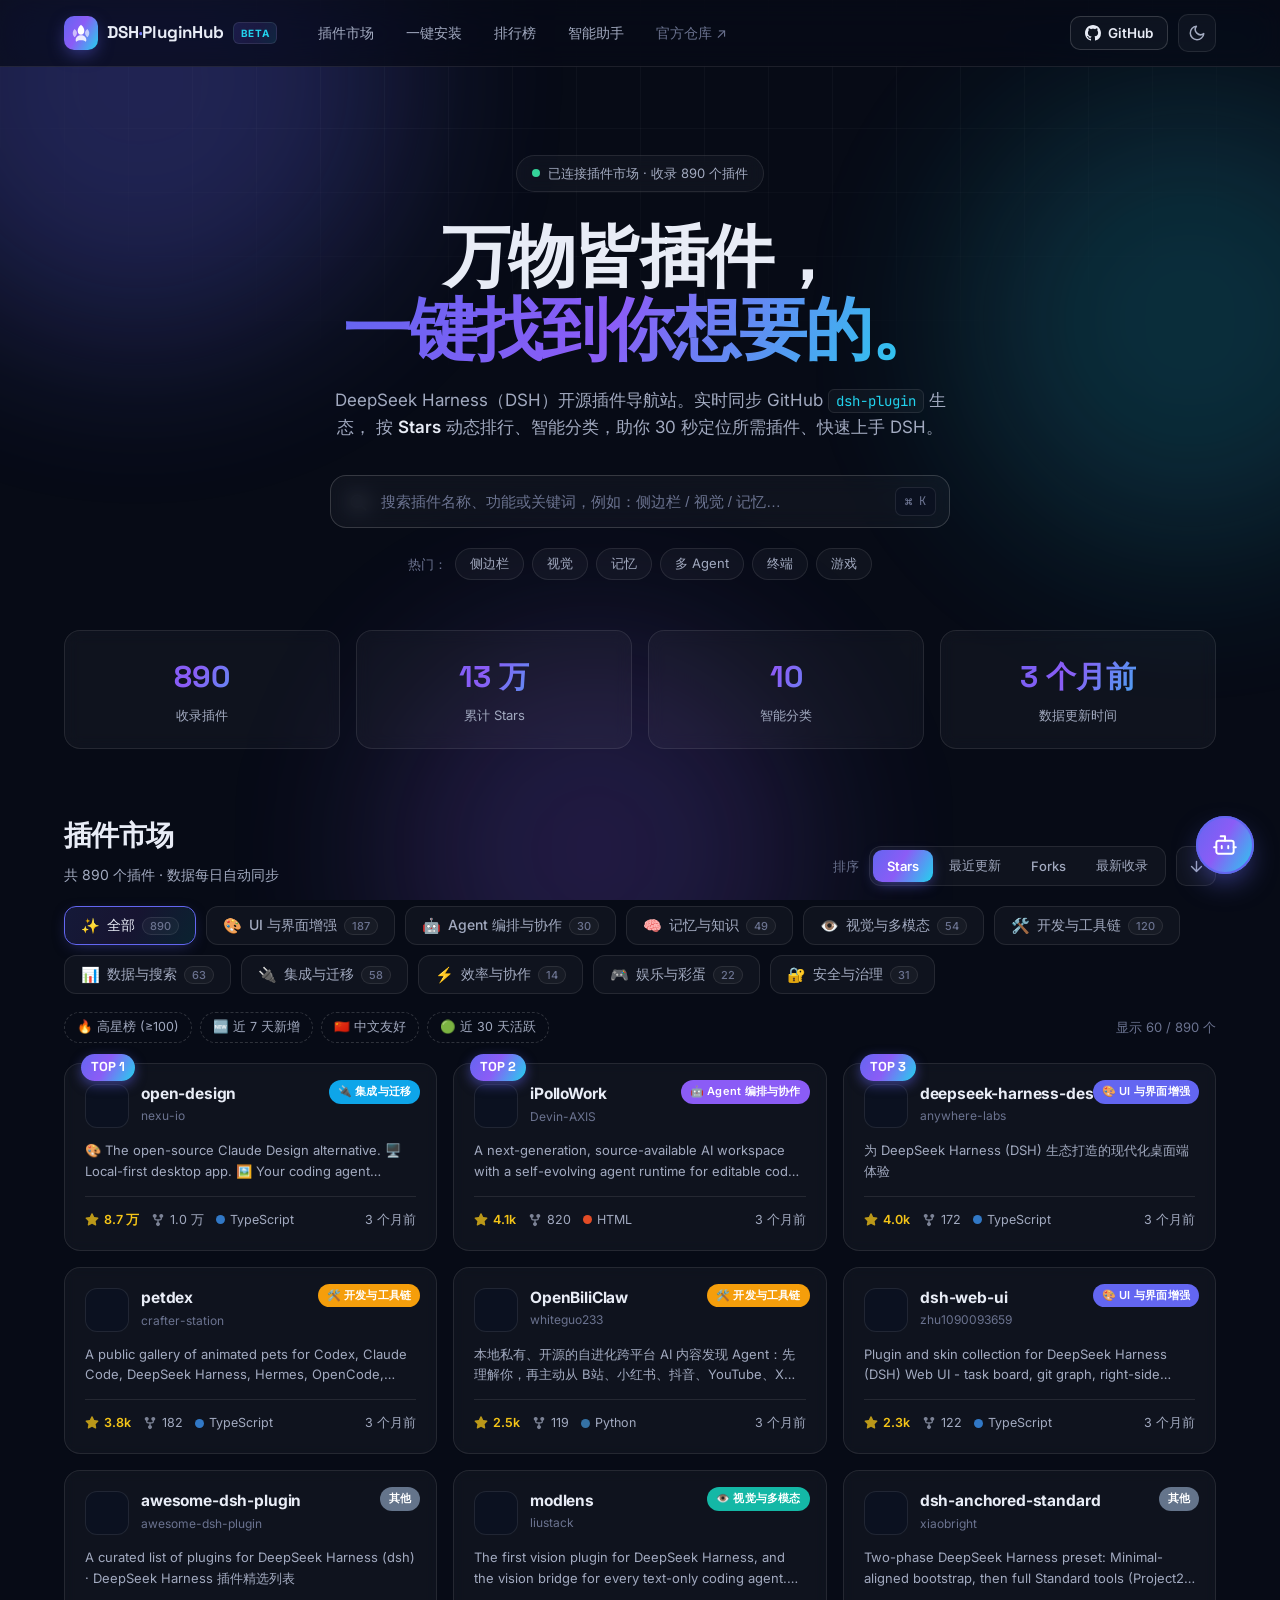
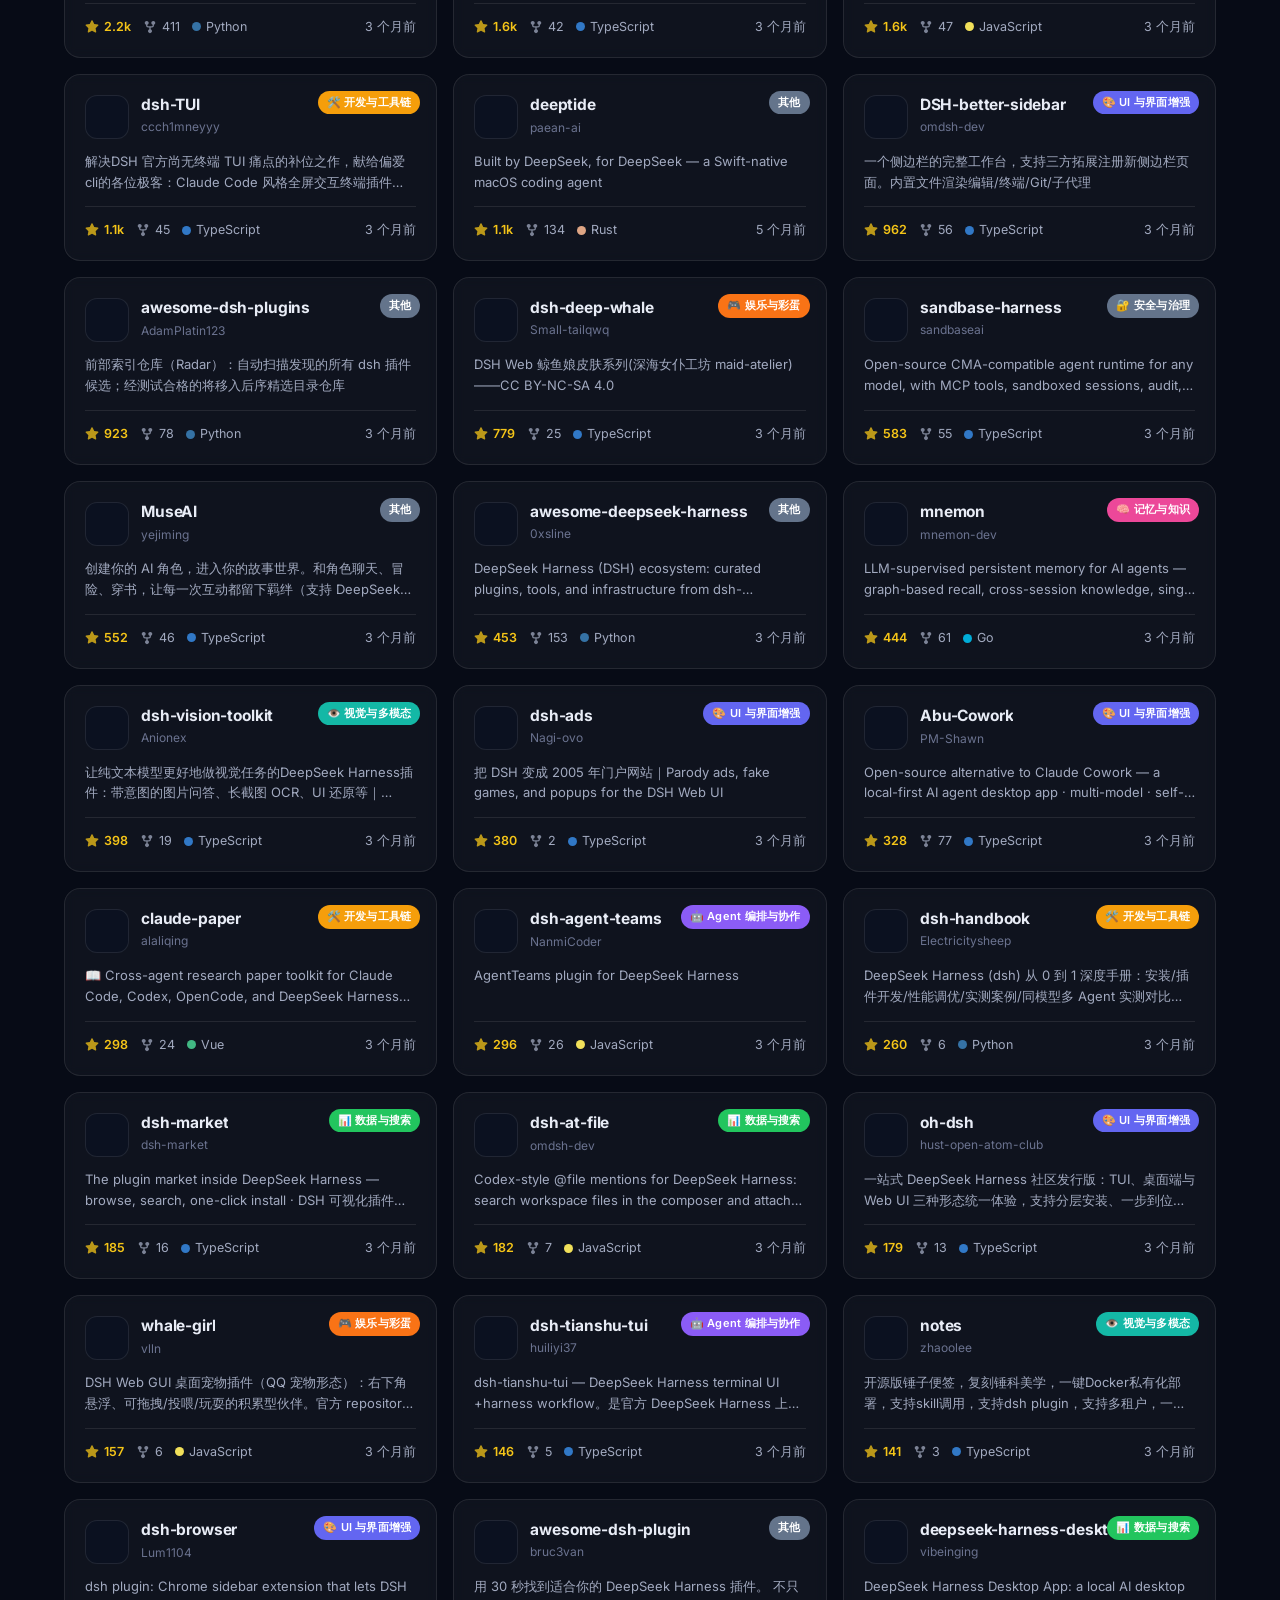
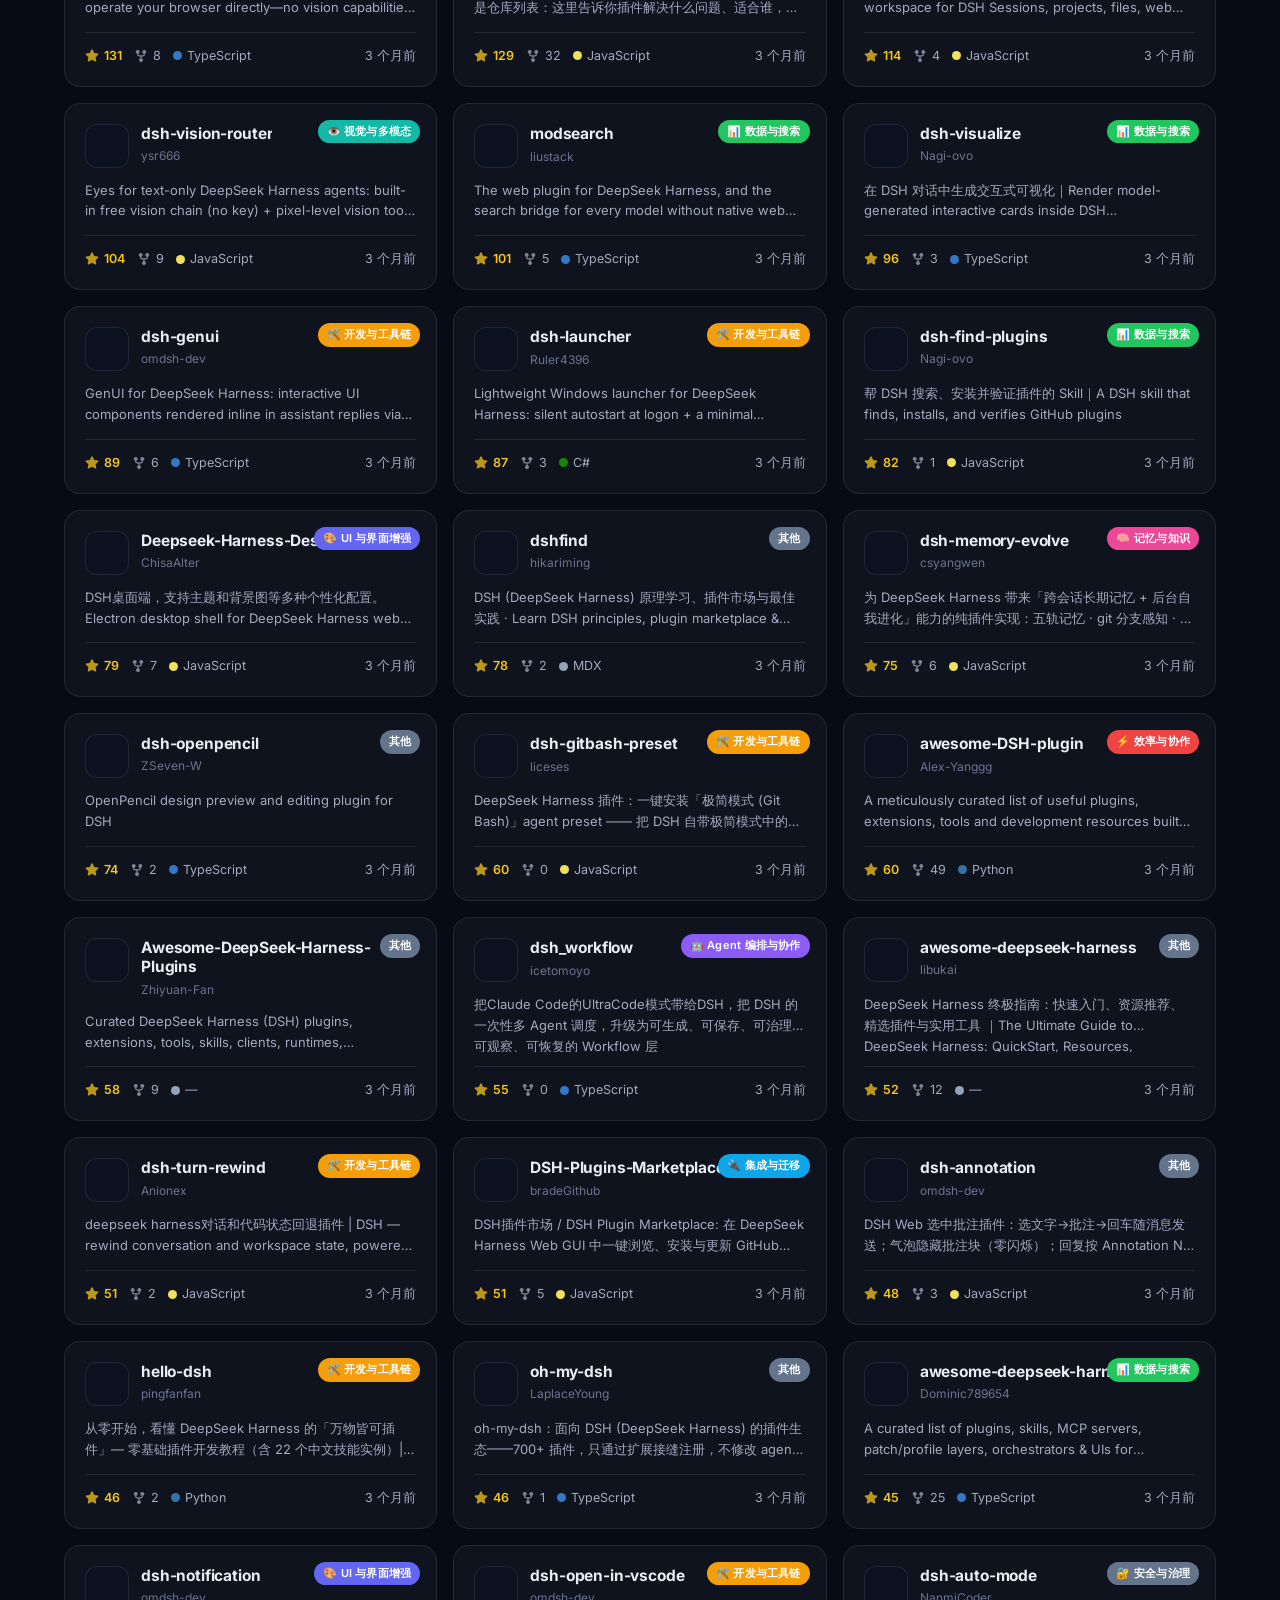
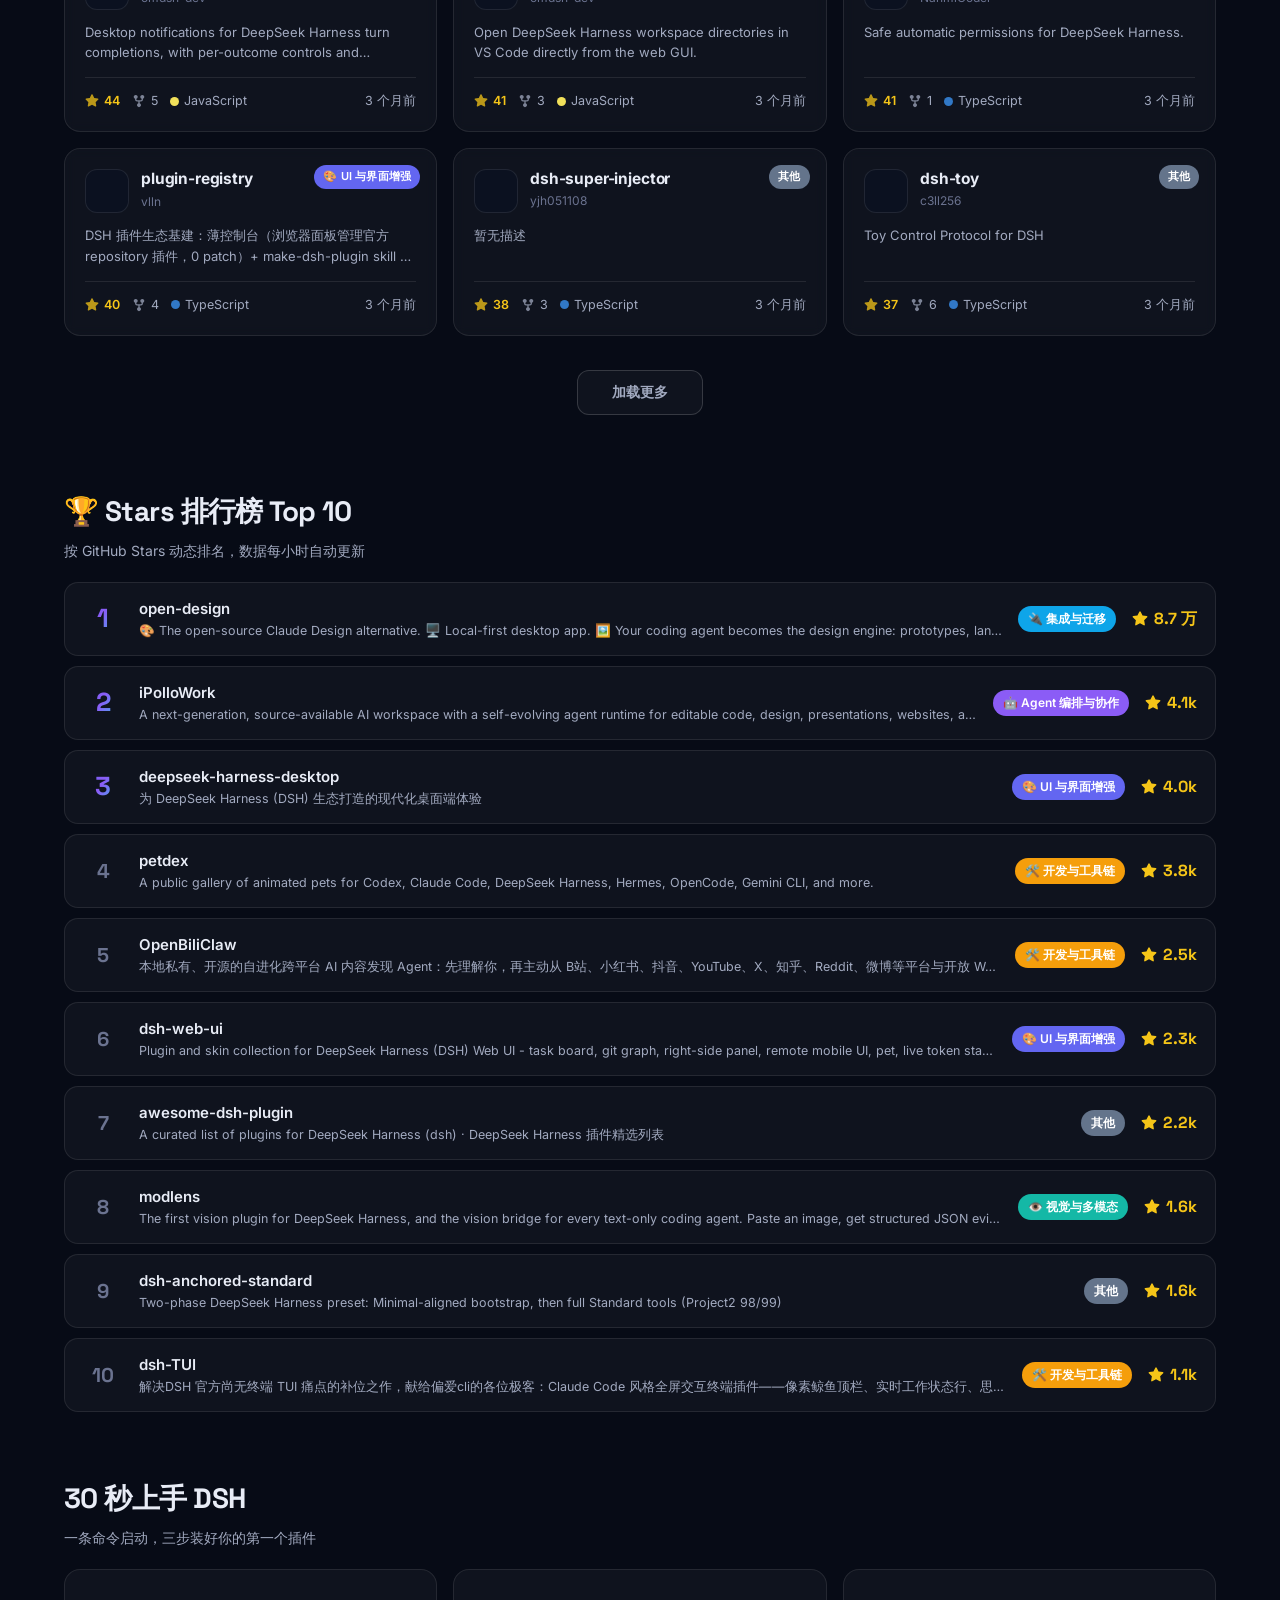
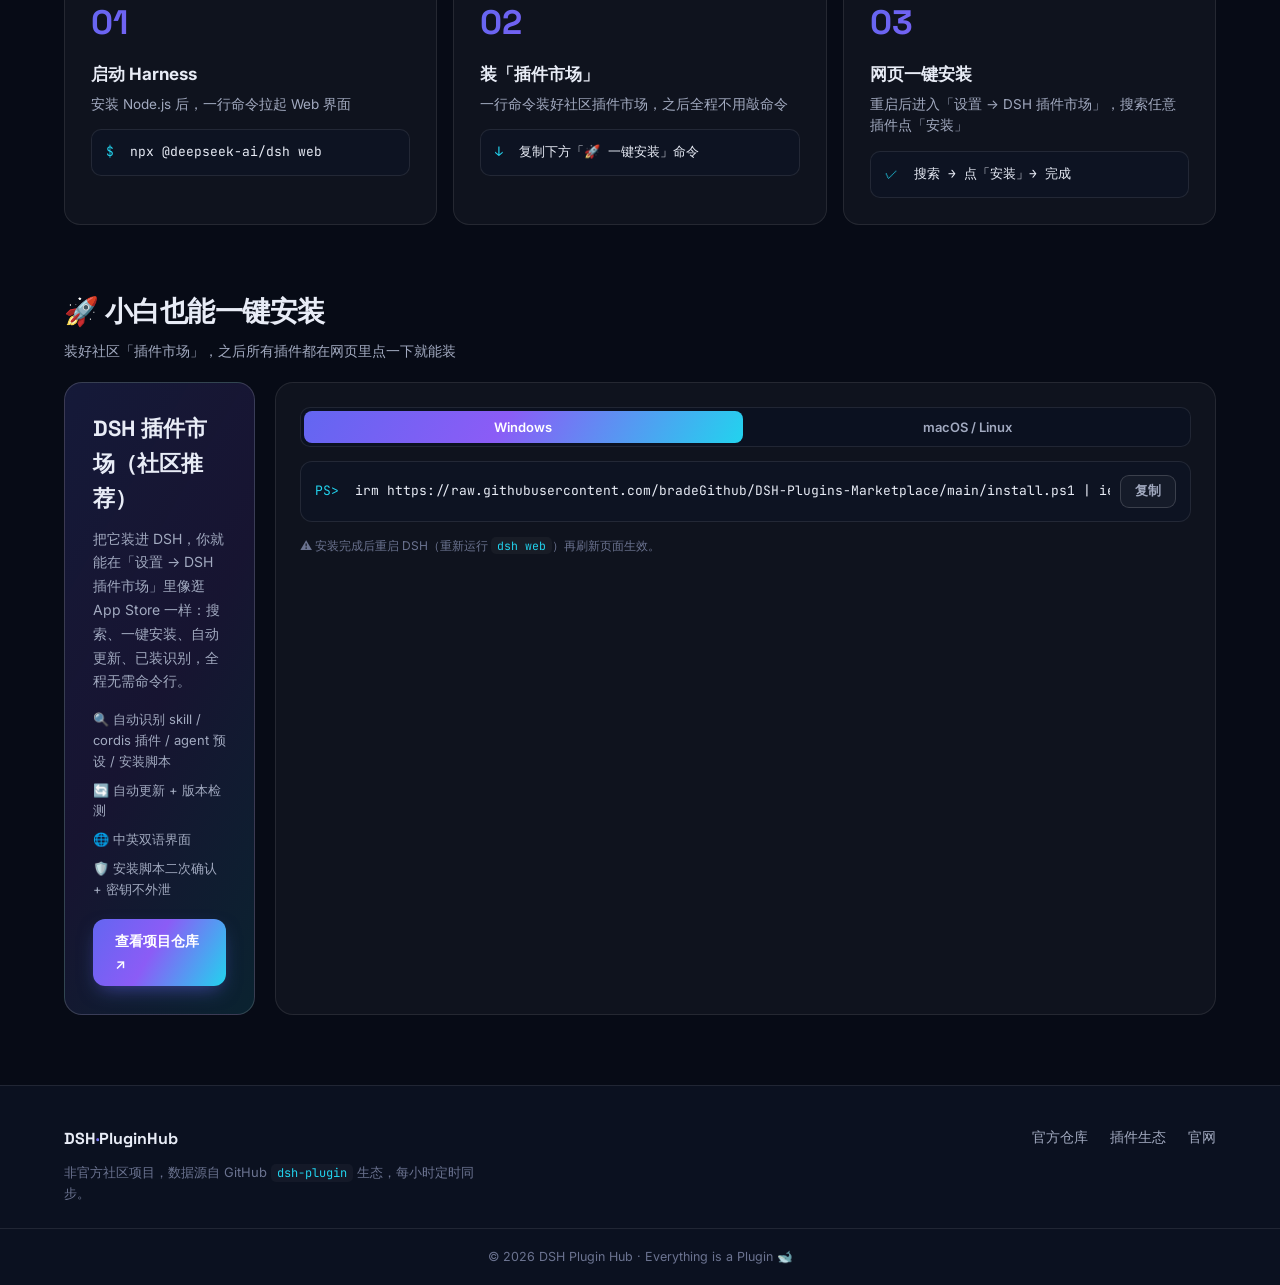
==== commit 71a2968b: "feat: 集成 DSH 插件市场 —— 一键安装引导 + 正确安装命令 + 类型识别" ====
--- a/web/index.html
+++ b/web/index.html
@@ -36,6 +36,7 @@
       </a>
       <nav class="nav-links">
         <a href="#browse" class="nav-link">插件市场</a>
+        <a href="#install" class="nav-link">一键安装</a>
         <a href="#rank" class="nav-link">排行榜</a>
         <a href="#assistant" class="nav-link">智能助手</a>
         <a href="https://github.com/deepseek-ai/deepseek-harness" target="_blank" rel="noopener" class="nav-link nav-external">官方仓库 ↗</a>
@@ -153,7 +154,7 @@
       <div class="section-head">
         <div>
           <h2 class="section-title">🏆 Stars 排行榜 Top 10</h2>
-          <p class="section-desc">按 GitHub Stars 动态排名，数据每日自动更新</p>
+          <p class="section-desc">按 GitHub Stars 动态排名，数据每小时自动更新</p>
         </div>
       </div>
       <div class="rank-list" id="rankList"></div>
@@ -164,27 +165,65 @@
       <div class="section-head">
         <div>
           <h2 class="section-title">30 秒上手 DSH</h2>
-          <p class="section-desc">一条命令启动，三条命令装插件</p>
+          <p class="section-desc">一条命令启动，三步装好你的第一个插件</p>
         </div>
       </div>
       <div class="guide-grid">
         <div class="guide-card">
           <div class="guide-step">01</div>
           <h3>启动 Harness</h3>
-          <p>Node.js 环境下一行命令拉起 Web 界面</p>
+          <p>安装 Node.js 后，一行命令拉起 Web 界面</p>
           <div class="code-block"><span class="code-prompt">$</span> npx @deepseek-ai/dsh web</div>
         </div>
         <div class="guide-card">
           <div class="guide-step">02</div>
-          <h3>找到插件</h3>
-          <p>在本站搜索或让智能助手推荐，进入插件 GitHub 主页</p>
-          <div class="code-block"><span class="code-prompt">#</span> 查看插件 README 获取安装名</div>
+          <h3>装「插件市场」</h3>
+          <p>一行命令装好社区插件市场，之后全程不用敲命令</p>
+          <div class="code-block"><span class="code-prompt">↓</span> 复制下方「🚀 一键安装」命令</div>
         </div>
         <div class="guide-card">
           <div class="guide-step">03</div>
-          <h3>安装使用</h3>
-          <p>在 DSH 内用 /plugin 安装，或直接命令行安装</p>
-          <div class="code-block"><span class="code-prompt">$</span> dsh plugin add &lt;plugin&gt;</div>
+          <h3>网页一键安装</h3>
+          <p>重启后进入「设置 → DSH 插件市场」，搜索任意插件点「安装」</p>
+          <div class="code-block"><span class="code-prompt">✓</span> 搜索 → 点「安装」→ 完成</div>
+        </div>
+      </div>
+    </section>
+
+    <!-- 一键安装 -->
+    <section class="section" id="install">
+      <div class="section-head">
+        <div>
+          <h2 class="section-title">🚀 小白也能一键安装</h2>
+          <p class="section-desc">装好社区「插件市场」，之后所有插件都在网页里点一下就能装</p>
+        </div>
+      </div>
+      <div class="install-hero">
+        <div class="install-hero-main">
+          <h3>DSH 插件市场（社区推荐）</h3>
+          <p>把它装进 DSH，你就能在「设置 → DSH 插件市场」里像逛 App Store 一样：搜索、一键安装、自动更新、已装识别，全程无需命令行。</p>
+          <div class="install-meta">
+            <span>🔍 自动识别 skill / cordis 插件 / agent 预设 / 安装脚本</span>
+            <span>🔄 自动更新 + 版本检测</span>
+            <span>🌐 中英双语界面</span>
+            <span>🛡️ 安装脚本二次确认 + 密钥不外泄</span>
+          </div>
+          <a class="btn btn-primary install-btn" href="https://github.com/bradeGithub/DSH-Plugins-Marketplace" target="_blank" rel="noopener">查看项目仓库 ↗</a>
+        </div>
+        <div class="install-cmds">
+          <div class="install-tab">
+            <button class="os-tab active" data-os="win">Windows</button>
+            <button class="os-tab" data-os="mac">macOS / Linux</button>
+          </div>
+          <div class="install-code" data-os-code="win">
+            <div class="install-code-text"><span class="code-prompt">PS&gt;</span> irm https://raw.githubusercontent.com/bradeGithub/DSH-Plugins-Marketplace/main/install.ps1 | iex</div>
+            <button class="copy-btn" data-copy="irm https://raw.githubusercontent.com/bradeGithub/DSH-Plugins-Marketplace/main/install.ps1 | iex">复制</button>
+          </div>
+          <div class="install-code hidden" data-os-code="mac">
+            <div class="install-code-text"><span class="code-prompt">$</span> curl -sL https://raw.githubusercontent.com/bradeGithub/DSH-Plugins-Marketplace/main/install.sh | bash</div>
+            <button class="copy-btn" data-copy="curl -sL https://raw.githubusercontent.com/bradeGithub/DSH-Plugins-Marketplace/main/install.sh | bash">复制</button>
+          </div>
+          <div class="install-note">⚠️ 安装完成后重启 DSH（重新运行 <code>dsh web</code>）再刷新页面生效。</div>
         </div>
       </div>
     </section>
@@ -194,7 +233,7 @@
     <div class="footer-inner">
       <div class="footer-brand">
         <span class="brand-text">DSH<span class="brand-accent">·</span>PluginHub</span>
-        <p>非官方社区项目，数据源自 GitHub <code>dsh-plugin</code> 生态，每日定时同步。</p>
+        <p>非官方社区项目，数据源自 GitHub <code>dsh-plugin</code> 生态，每小时定时同步。</p>
       </div>
       <div class="footer-links">
         <a href="https://github.com/deepseek-ai/deepseek-harness" target="_blank" rel="noopener">官方仓库</a>
@@ -223,24 +262,27 @@
           <svg viewBox="0 0 24 24" width="20" height="20" fill="none" stroke="currentColor" stroke-width="1.8" stroke-linecap="round" stroke-linejoin="round"><path d="M12 8V4H8"/><rect x="4" y="8" width="16" height="12" rx="2"/><path d="M2 14h2M20 14h2M15 13v2M9 13v2"/></svg>
         </span>
         <div>
-          <div class="assistant-name">插件导购助手</div>
+          <div class="assistant-name">插件导购 Agent</div>
           <div class="assistant-status"><span class="pulse-dot"></span>在线 · 已学习 <span id="asstCount">–</span> 个插件</div>
         </div>
       </div>
-      <button class="icon-btn" id="assistantClose" title="关闭" aria-label="关闭助手">
-        <svg viewBox="0 0 24 24" width="18" height="18" fill="none" stroke="currentColor" stroke-width="2" stroke-linecap="round"><path d="M18 6 6 18M6 6l12 12"/></svg>
-      </button>
-    </div>
-    <div class="assistant-body" id="assistantBody">
-      <div class="msg msg-bot">
-        <div class="bubble">你好！我是插件导购助手 🐋<br/>告诉我你想做的事，我帮你找到最合适的 DSH 插件。<br/><br/>试试问我：<br/>「有没有能看图/OCR 的插件？」<br/>「推荐几个多 Agent 协作的」<br/>「侧边栏最好用的是哪个？」</div>
-      </div>
-    </div>
+      <div class="assistant-actions">
+        <button class="icon-btn" id="assistantClear" title="清空对话" aria-label="清空对话">
+          <svg viewBox="0 0 24 24" width="17" height="17" fill="none" stroke="currentColor" stroke-width="2" stroke-linecap="round" stroke-linejoin="round"><path d="M3 6h18M8 6V4a2 2 0 0 1 2-2h4a2 2 0 0 1 2 2v2m3 0v14a2 2 0 0 1-2 2H7a2 2 0 0 1-2-2V6"/></svg>
+        </button>
+        <button class="icon-btn" id="assistantClose" title="关闭" aria-label="关闭助手">
+          <svg viewBox="0 0 24 24" width="18" height="18" fill="none" stroke="currentColor" stroke-width="2" stroke-linecap="round"><path d="M18 6 6 18M6 6l12 12"/></svg>
+        </button>
+      </div>
+    </div>
+    <div class="assistant-body" id="assistantBody"></div>
     <div class="assistant-suggests" id="assistantSuggests">
       <button class="sugg-chip">推荐高星插件</button>
-      <button class="sugg-chip">怎么安装插件？</button>
-      <button class="sugg-chip">有视觉/OCR 插件吗</button>
-      <button class="sugg-chip">多 Agent 团队协作</button>
+      <button class="sugg-chip">有哪些分类</button>
+      <button class="sugg-chip">找能看图的插件</button>
+      <button class="sugg-chip">多 Agent 协作</button>
+      <button class="sugg-chip">怎么安装插件</button>
+      <button class="sugg-chip">一共有多少插件</button>
     </div>
     <div class="assistant-input">
       <textarea id="assistantInput" rows="1" placeholder="描述你的需求…" autocomplete="off"></textarea>
--- a/web/styles.css
+++ b/web/styles.css
@@ -270,6 +270,7 @@
 }
 .assistant-panel.open { transform: none; opacity: 1; pointer-events: auto; }
 .assistant-head { display: flex; align-items: center; justify-content: space-between; padding: 16px 18px; border-bottom: 1px solid var(--border); }
+.assistant-actions { display: flex; align-items: center; gap: 8px; }
 .assistant-title { display: flex; align-items: center; gap: 11px; }
 .assistant-avatar { width: 38px; height: 38px; border-radius: 11px; background: var(--grad); color: #fff; display: grid; place-items: center; }
 .assistant-name { font-weight: 700; font-size: 15px; }
@@ -278,13 +279,21 @@
 .msg { display: flex; }
 .msg-bot { justify-content: flex-start; }
 .msg-user { justify-content: flex-end; }
-.bubble { max-width: 82%; padding: 11px 15px; border-radius: 16px; font-size: 13.5px; line-height: 1.6; white-space: pre-wrap; word-break: break-word; }
+.bubble { max-width: 86%; padding: 11px 15px; border-radius: 16px; font-size: 13.5px; line-height: 1.6; word-break: break-word; }
 .msg-bot .bubble { background: var(--surface); border: 1px solid var(--border); border-bottom-left-radius: 5px; }
 .msg-user .bubble { background: var(--grad); color: #fff; border-bottom-right-radius: 5px; }
-.bubble .rec { display: block; margin-top: 10px; padding: 9px 12px; border-radius: 10px; background: var(--bg); border: 1px solid var(--border); color: var(--text); cursor: pointer; transition: .15s; text-align: left; font-family: var(--font-sans); font-size: 13px; }
-.bubble .rec:hover { border-color: var(--accent); background: var(--surface-hover); }
-.bubble .rec b { color: var(--accent-2); }
-.bubble .rec .rec-stars { float: right; color: var(--star); font-weight: 700; }
+.bubble b { color: var(--accent-2); font-weight: 700; }
+.bubble code { font-family: var(--font-mono); font-size: 12px; color: var(--accent-2); background: var(--bg); padding: 1px 6px; border-radius: 5px; border: 1px solid var(--border); }
+.bubble .rec { display: flex; align-items: center; gap: 10px; width: 100%; margin-top: 8px; padding: 9px 11px; border-radius: 12px; background: var(--bg); border: 1px solid var(--border); color: var(--text); cursor: pointer; transition: .15s; text-align: left; font-family: var(--font-sans); font-size: 13px; }
+.bubble .rec:hover { border-color: var(--accent); background: var(--surface-hover); transform: translateX(2px); }
+.rec-avatar { width: 34px; height: 34px; border-radius: 9px; overflow: hidden; flex-shrink: 0; border: 1px solid var(--border); background: var(--bg-elev); }
+.rec-avatar img { width: 100%; height: 100%; object-fit: cover; display: block; }
+.rec-main { flex: 1; min-width: 0; display: flex; flex-direction: column; gap: 1px; }
+.rec-name { font-weight: 700; color: var(--accent-2); font-size: 13px; white-space: nowrap; overflow: hidden; text-overflow: ellipsis; }
+.rec-desc { font-size: 11.5px; color: var(--text-dim); white-space: nowrap; overflow: hidden; text-overflow: ellipsis; }
+.rec-tags { display: flex; gap: 8px; font-size: 10.5px; color: var(--text-faint); }
+.rec-tags i { font-style: normal; }
+.rec-side { font-size: 12px; color: var(--star); font-weight: 700; flex-shrink: 0; }
 .typing { display: inline-flex; gap: 4px; padding: 6px 2px; }
 .typing span { width: 7px; height: 7px; border-radius: 50%; background: var(--text-faint); animation: blink 1.2s infinite; }
 .typing span:nth-child(2) { animation-delay: .2s; }
@@ -311,6 +320,43 @@
 .empty { grid-column: 1 / -1; text-align: center; padding: 70px 20px; color: var(--text-faint); }
 .empty .big { font-size: 48px; margin-bottom: 12px; }
 
+/* ===== 一键安装区 ===== */
+.install-hero { display: grid; grid-template-columns: 1.1fr 1fr; gap: 20px; }
+.install-hero-main { padding: 28px; border-radius: 18px; background: var(--grad-soft); border: 1px solid var(--border-strong); }
+.install-hero-main h3 { font-family: var(--font-display); font-size: 22px; margin-bottom: 10px; }
+.install-hero-main p { font-size: 14px; color: var(--text-dim); line-height: 1.7; margin-bottom: 16px; }
+.install-meta { display: flex; flex-direction: column; gap: 8px; margin-bottom: 20px; }
+.install-meta span { font-size: 13px; color: var(--text-dim); display: flex; align-items: center; gap: 8px; }
+.install-btn { display: inline-flex; flex: none; padding: 11px 22px; }
+.install-cmds { padding: 24px; border-radius: 18px; background: var(--surface); border: 1px solid var(--border); display: flex; flex-direction: column; gap: 14px; }
+.install-tab { display: flex; gap: 6px; background: var(--bg-elev); border: 1px solid var(--border); border-radius: 10px; padding: 3px; }
+.os-tab { flex: 1; font-size: 13px; font-weight: 600; padding: 8px 12px; border-radius: 8px; color: var(--text-dim); transition: .16s; }
+.os-tab:hover { color: var(--text); }
+.os-tab.active { background: var(--grad); color: #fff; }
+.install-code { position: relative; display: flex; align-items: center; gap: 10px; background: #0d1322; border: 1px solid var(--border); border-radius: 12px; padding: 13px 14px; }
+[data-theme="light"] .install-code { background: #141832; }
+.install-code.hidden { display: none; }
+.install-code-text { flex: 1; font-family: var(--font-mono); font-size: 13px; color: #e8ecf6; overflow-x: auto; white-space: nowrap; }
+.install-code-text .code-prompt { color: var(--accent-2); margin-right: 8px; user-select: none; }
+.install-note { font-size: 12px; color: var(--text-faint); line-height: 1.6; }
+.install-note code { font-size: 11.5px; color: var(--accent-2); background: var(--surface); padding: 1px 6px; border-radius: 5px; }
+
+/* 复制按钮 */
+.copy-btn { flex-shrink: 0; font-size: 12.5px; font-weight: 600; padding: 7px 14px; border-radius: 9px; border: 1px solid var(--border-strong); background: var(--surface); color: var(--text-dim); transition: .16s; }
+.copy-btn:hover { color: var(--text); border-color: var(--accent); background: var(--surface-hover); }
+.copy-btn:active { transform: scale(.96); }
+
+/* ===== 弹窗安装区 ===== */
+.install-box { margin: 16px 0 6px; padding: 16px; border-radius: 14px; background: var(--surface); border: 1px solid var(--border); }
+.install-box-head { display: flex; align-items: center; gap: 10px; margin-bottom: 12px; }
+.type-badge { font-size: 12px; font-weight: 700; color: #fff; padding: 3px 11px; border-radius: 999px; letter-spacing: .02em; }
+.install-type-hint { font-size: 12px; color: var(--text-faint); }
+.install-cmd-row { display: flex; align-items: center; gap: 10px; }
+.install-cmd { flex: 1; font-size: 13px; color: #e8ecf6; background: #0d1322; border: 1px solid var(--border); border-radius: 10px; padding: 11px 13px; overflow-x: auto; white-space: nowrap; }
+[data-theme="light"] .install-cmd { background: #141832; }
+.install-tip { font-size: 12px; color: var(--text-faint); margin-top: 11px; line-height: 1.6; }
+.install-link { color: var(--accent-2); font-weight: 600; }
+
 /* ===== 响应式 ===== */
 @media (max-width: 760px) {
   .nav-links { display: none; }
@@ -321,4 +367,7 @@
   .hero { padding-top: 56px; }
   .assistant-panel { right: 16px; bottom: 88px; }
   .assistant-fab { right: 18px; bottom: 18px; }
-}
+  .install-hero { grid-template-columns: 1fr; }
+  .install-cmd-row { flex-direction: column; align-items: stretch; }
+  .install-cmd { white-space: normal; word-break: break-all; }
+}
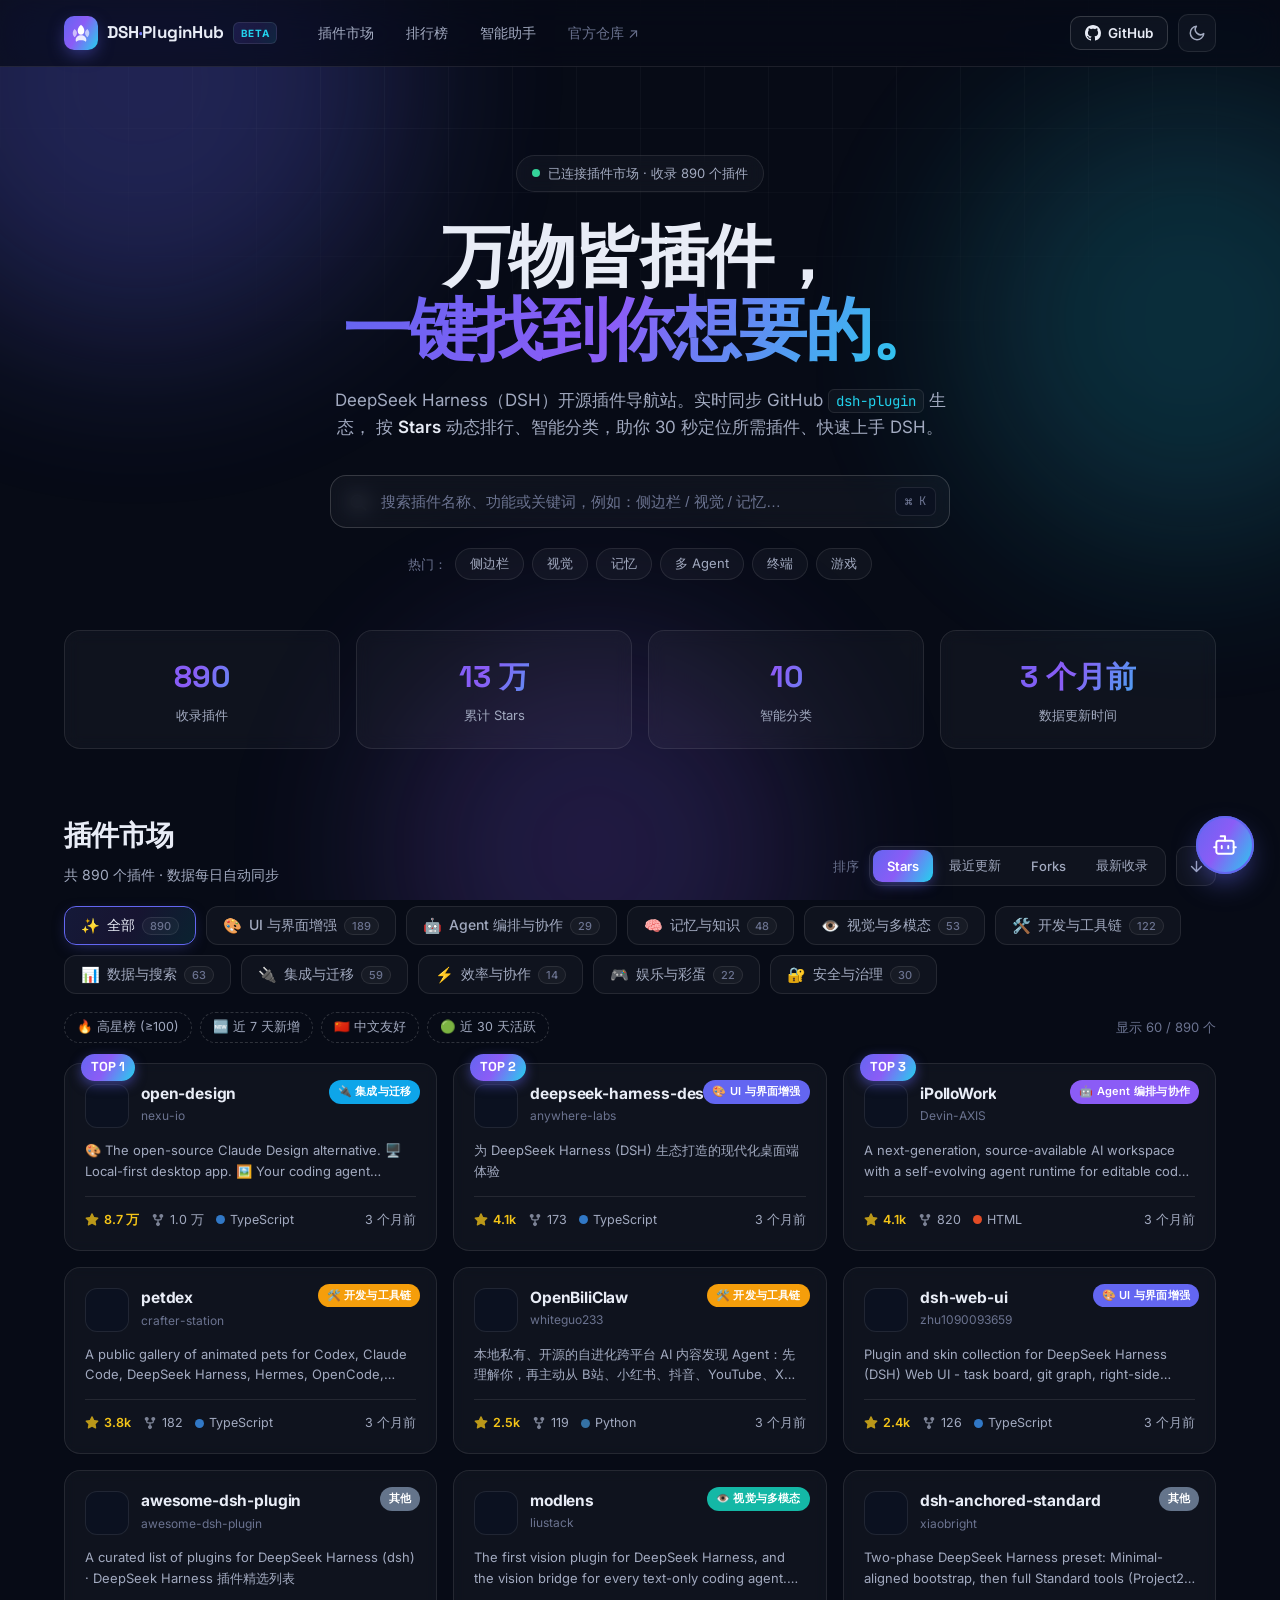
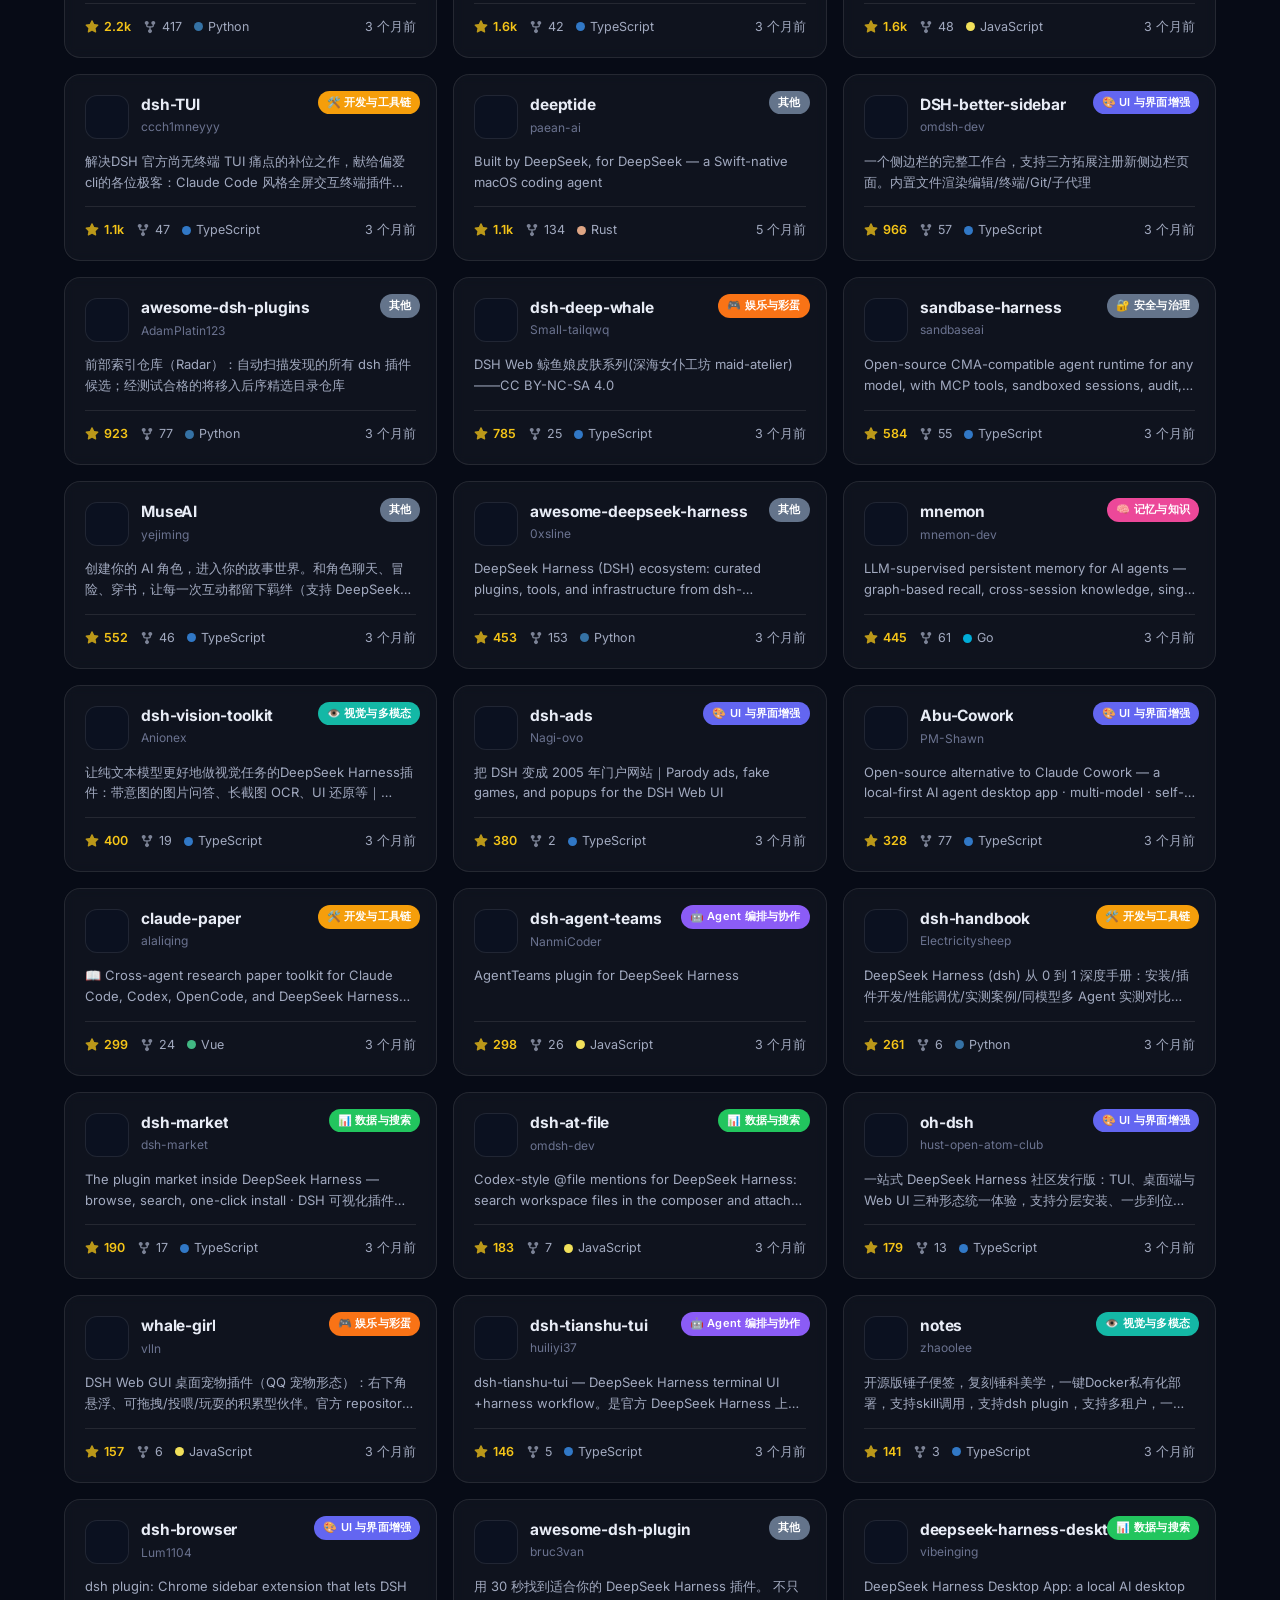
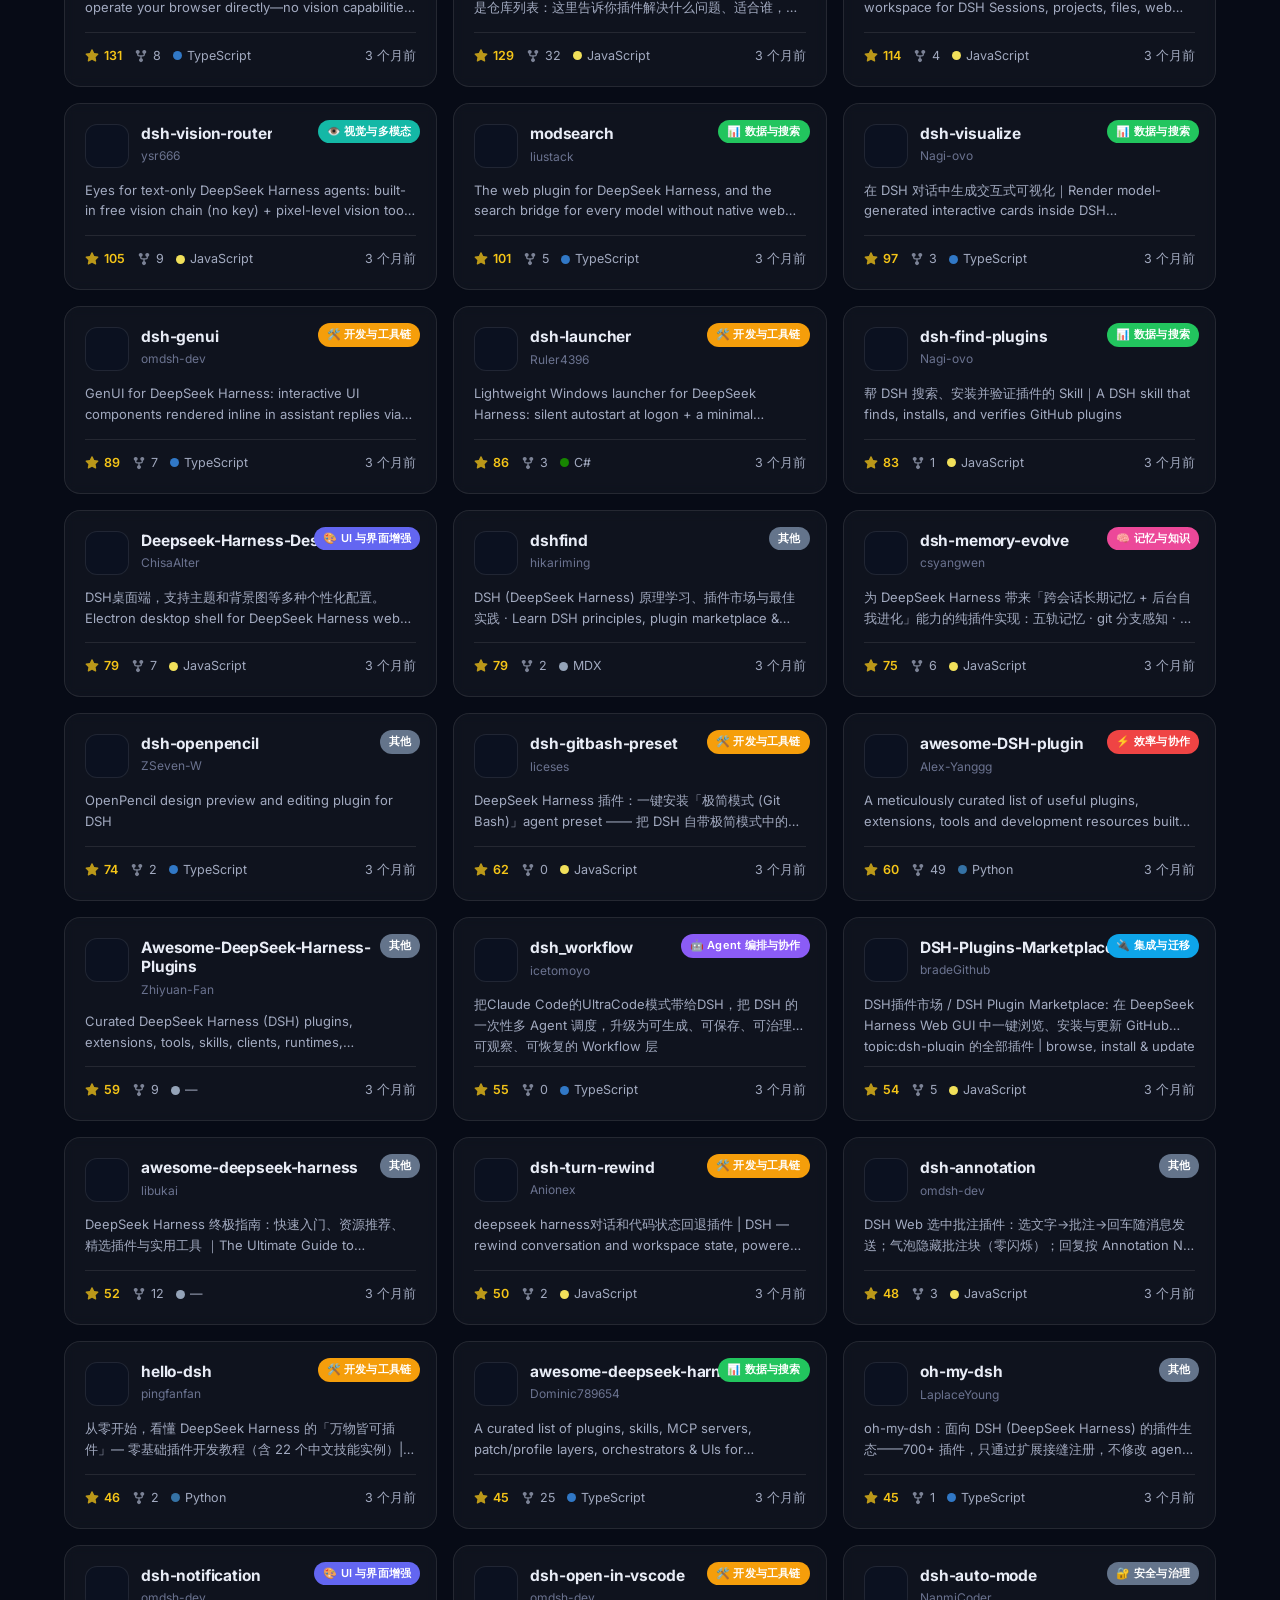
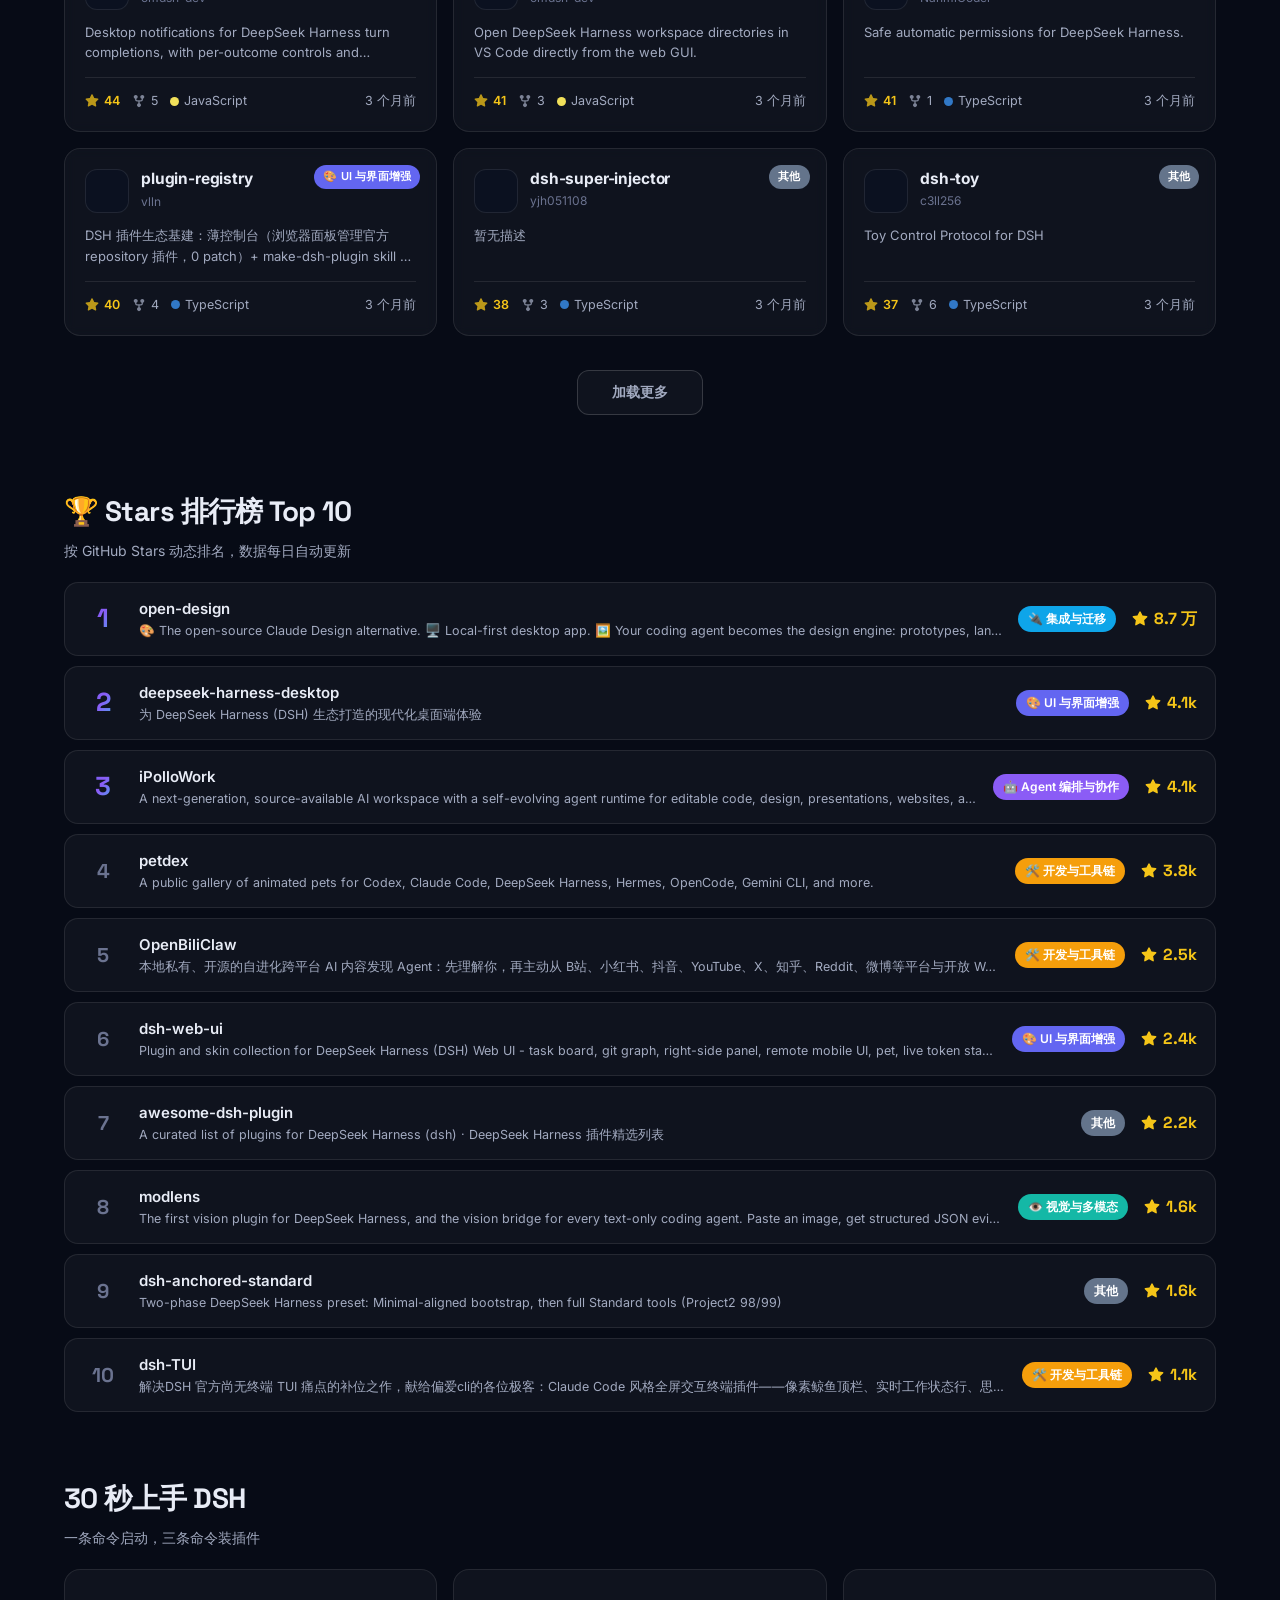
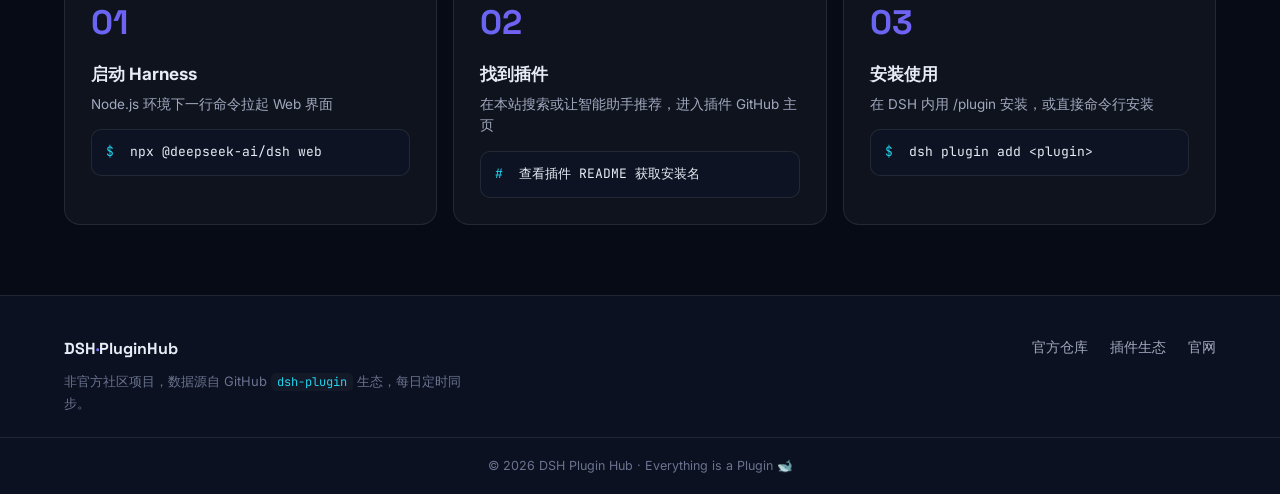
==== commit 13a62bc1: "Revert "feat: 集成 DSH 插件市场 —— 一键安装引导 + 正确安装命令 + 类型识别" This reverts commit 71a2968b35dfc5458df936cb9c7" ====
--- a/web/index.html
+++ b/web/index.html
@@ -36,7 +36,6 @@
       </a>
       <nav class="nav-links">
         <a href="#browse" class="nav-link">插件市场</a>
-        <a href="#install" class="nav-link">一键安装</a>
         <a href="#rank" class="nav-link">排行榜</a>
         <a href="#assistant" class="nav-link">智能助手</a>
         <a href="https://github.com/deepseek-ai/deepseek-harness" target="_blank" rel="noopener" class="nav-link nav-external">官方仓库 ↗</a>
@@ -154,7 +153,7 @@
       <div class="section-head">
         <div>
           <h2 class="section-title">🏆 Stars 排行榜 Top 10</h2>
-          <p class="section-desc">按 GitHub Stars 动态排名，数据每小时自动更新</p>
+          <p class="section-desc">按 GitHub Stars 动态排名，数据每日自动更新</p>
         </div>
       </div>
       <div class="rank-list" id="rankList"></div>
@@ -165,65 +164,27 @@
       <div class="section-head">
         <div>
           <h2 class="section-title">30 秒上手 DSH</h2>
-          <p class="section-desc">一条命令启动，三步装好你的第一个插件</p>
+          <p class="section-desc">一条命令启动，三条命令装插件</p>
         </div>
       </div>
       <div class="guide-grid">
         <div class="guide-card">
           <div class="guide-step">01</div>
           <h3>启动 Harness</h3>
-          <p>安装 Node.js 后，一行命令拉起 Web 界面</p>
+          <p>Node.js 环境下一行命令拉起 Web 界面</p>
           <div class="code-block"><span class="code-prompt">$</span> npx @deepseek-ai/dsh web</div>
         </div>
         <div class="guide-card">
           <div class="guide-step">02</div>
-          <h3>装「插件市场」</h3>
-          <p>一行命令装好社区插件市场，之后全程不用敲命令</p>
-          <div class="code-block"><span class="code-prompt">↓</span> 复制下方「🚀 一键安装」命令</div>
+          <h3>找到插件</h3>
+          <p>在本站搜索或让智能助手推荐，进入插件 GitHub 主页</p>
+          <div class="code-block"><span class="code-prompt">#</span> 查看插件 README 获取安装名</div>
         </div>
         <div class="guide-card">
           <div class="guide-step">03</div>
-          <h3>网页一键安装</h3>
-          <p>重启后进入「设置 → DSH 插件市场」，搜索任意插件点「安装」</p>
-          <div class="code-block"><span class="code-prompt">✓</span> 搜索 → 点「安装」→ 完成</div>
-        </div>
-      </div>
-    </section>
-
-    <!-- 一键安装 -->
-    <section class="section" id="install">
-      <div class="section-head">
-        <div>
-          <h2 class="section-title">🚀 小白也能一键安装</h2>
-          <p class="section-desc">装好社区「插件市场」，之后所有插件都在网页里点一下就能装</p>
-        </div>
-      </div>
-      <div class="install-hero">
-        <div class="install-hero-main">
-          <h3>DSH 插件市场（社区推荐）</h3>
-          <p>把它装进 DSH，你就能在「设置 → DSH 插件市场」里像逛 App Store 一样：搜索、一键安装、自动更新、已装识别，全程无需命令行。</p>
-          <div class="install-meta">
-            <span>🔍 自动识别 skill / cordis 插件 / agent 预设 / 安装脚本</span>
-            <span>🔄 自动更新 + 版本检测</span>
-            <span>🌐 中英双语界面</span>
-            <span>🛡️ 安装脚本二次确认 + 密钥不外泄</span>
-          </div>
-          <a class="btn btn-primary install-btn" href="https://github.com/bradeGithub/DSH-Plugins-Marketplace" target="_blank" rel="noopener">查看项目仓库 ↗</a>
-        </div>
-        <div class="install-cmds">
-          <div class="install-tab">
-            <button class="os-tab active" data-os="win">Windows</button>
-            <button class="os-tab" data-os="mac">macOS / Linux</button>
-          </div>
-          <div class="install-code" data-os-code="win">
-            <div class="install-code-text"><span class="code-prompt">PS&gt;</span> irm https://raw.githubusercontent.com/bradeGithub/DSH-Plugins-Marketplace/main/install.ps1 | iex</div>
-            <button class="copy-btn" data-copy="irm https://raw.githubusercontent.com/bradeGithub/DSH-Plugins-Marketplace/main/install.ps1 | iex">复制</button>
-          </div>
-          <div class="install-code hidden" data-os-code="mac">
-            <div class="install-code-text"><span class="code-prompt">$</span> curl -sL https://raw.githubusercontent.com/bradeGithub/DSH-Plugins-Marketplace/main/install.sh | bash</div>
-            <button class="copy-btn" data-copy="curl -sL https://raw.githubusercontent.com/bradeGithub/DSH-Plugins-Marketplace/main/install.sh | bash">复制</button>
-          </div>
-          <div class="install-note">⚠️ 安装完成后重启 DSH（重新运行 <code>dsh web</code>）再刷新页面生效。</div>
+          <h3>安装使用</h3>
+          <p>在 DSH 内用 /plugin 安装，或直接命令行安装</p>
+          <div class="code-block"><span class="code-prompt">$</span> dsh plugin add &lt;plugin&gt;</div>
         </div>
       </div>
     </section>
@@ -233,7 +194,7 @@
     <div class="footer-inner">
       <div class="footer-brand">
         <span class="brand-text">DSH<span class="brand-accent">·</span>PluginHub</span>
-        <p>非官方社区项目，数据源自 GitHub <code>dsh-plugin</code> 生态，每小时定时同步。</p>
+        <p>非官方社区项目，数据源自 GitHub <code>dsh-plugin</code> 生态，每日定时同步。</p>
       </div>
       <div class="footer-links">
         <a href="https://github.com/deepseek-ai/deepseek-harness" target="_blank" rel="noopener">官方仓库</a>
@@ -262,27 +223,24 @@
           <svg viewBox="0 0 24 24" width="20" height="20" fill="none" stroke="currentColor" stroke-width="1.8" stroke-linecap="round" stroke-linejoin="round"><path d="M12 8V4H8"/><rect x="4" y="8" width="16" height="12" rx="2"/><path d="M2 14h2M20 14h2M15 13v2M9 13v2"/></svg>
         </span>
         <div>
-          <div class="assistant-name">插件导购 Agent</div>
+          <div class="assistant-name">插件导购助手</div>
           <div class="assistant-status"><span class="pulse-dot"></span>在线 · 已学习 <span id="asstCount">–</span> 个插件</div>
         </div>
       </div>
-      <div class="assistant-actions">
-        <button class="icon-btn" id="assistantClear" title="清空对话" aria-label="清空对话">
-          <svg viewBox="0 0 24 24" width="17" height="17" fill="none" stroke="currentColor" stroke-width="2" stroke-linecap="round" stroke-linejoin="round"><path d="M3 6h18M8 6V4a2 2 0 0 1 2-2h4a2 2 0 0 1 2 2v2m3 0v14a2 2 0 0 1-2 2H7a2 2 0 0 1-2-2V6"/></svg>
-        </button>
-        <button class="icon-btn" id="assistantClose" title="关闭" aria-label="关闭助手">
-          <svg viewBox="0 0 24 24" width="18" height="18" fill="none" stroke="currentColor" stroke-width="2" stroke-linecap="round"><path d="M18 6 6 18M6 6l12 12"/></svg>
-        </button>
-      </div>
-    </div>
-    <div class="assistant-body" id="assistantBody"></div>
+      <button class="icon-btn" id="assistantClose" title="关闭" aria-label="关闭助手">
+        <svg viewBox="0 0 24 24" width="18" height="18" fill="none" stroke="currentColor" stroke-width="2" stroke-linecap="round"><path d="M18 6 6 18M6 6l12 12"/></svg>
+      </button>
+    </div>
+    <div class="assistant-body" id="assistantBody">
+      <div class="msg msg-bot">
+        <div class="bubble">你好！我是插件导购助手 🐋<br/>告诉我你想做的事，我帮你找到最合适的 DSH 插件。<br/><br/>试试问我：<br/>「有没有能看图/OCR 的插件？」<br/>「推荐几个多 Agent 协作的」<br/>「侧边栏最好用的是哪个？」</div>
+      </div>
+    </div>
     <div class="assistant-suggests" id="assistantSuggests">
       <button class="sugg-chip">推荐高星插件</button>
-      <button class="sugg-chip">有哪些分类</button>
-      <button class="sugg-chip">找能看图的插件</button>
-      <button class="sugg-chip">多 Agent 协作</button>
-      <button class="sugg-chip">怎么安装插件</button>
-      <button class="sugg-chip">一共有多少插件</button>
+      <button class="sugg-chip">怎么安装插件？</button>
+      <button class="sugg-chip">有视觉/OCR 插件吗</button>
+      <button class="sugg-chip">多 Agent 团队协作</button>
     </div>
     <div class="assistant-input">
       <textarea id="assistantInput" rows="1" placeholder="描述你的需求…" autocomplete="off"></textarea>
--- a/web/styles.css
+++ b/web/styles.css
@@ -270,7 +270,6 @@
 }
 .assistant-panel.open { transform: none; opacity: 1; pointer-events: auto; }
 .assistant-head { display: flex; align-items: center; justify-content: space-between; padding: 16px 18px; border-bottom: 1px solid var(--border); }
-.assistant-actions { display: flex; align-items: center; gap: 8px; }
 .assistant-title { display: flex; align-items: center; gap: 11px; }
 .assistant-avatar { width: 38px; height: 38px; border-radius: 11px; background: var(--grad); color: #fff; display: grid; place-items: center; }
 .assistant-name { font-weight: 700; font-size: 15px; }
@@ -279,21 +278,13 @@
 .msg { display: flex; }
 .msg-bot { justify-content: flex-start; }
 .msg-user { justify-content: flex-end; }
-.bubble { max-width: 86%; padding: 11px 15px; border-radius: 16px; font-size: 13.5px; line-height: 1.6; word-break: break-word; }
+.bubble { max-width: 82%; padding: 11px 15px; border-radius: 16px; font-size: 13.5px; line-height: 1.6; white-space: pre-wrap; word-break: break-word; }
 .msg-bot .bubble { background: var(--surface); border: 1px solid var(--border); border-bottom-left-radius: 5px; }
 .msg-user .bubble { background: var(--grad); color: #fff; border-bottom-right-radius: 5px; }
-.bubble b { color: var(--accent-2); font-weight: 700; }
-.bubble code { font-family: var(--font-mono); font-size: 12px; color: var(--accent-2); background: var(--bg); padding: 1px 6px; border-radius: 5px; border: 1px solid var(--border); }
-.bubble .rec { display: flex; align-items: center; gap: 10px; width: 100%; margin-top: 8px; padding: 9px 11px; border-radius: 12px; background: var(--bg); border: 1px solid var(--border); color: var(--text); cursor: pointer; transition: .15s; text-align: left; font-family: var(--font-sans); font-size: 13px; }
-.bubble .rec:hover { border-color: var(--accent); background: var(--surface-hover); transform: translateX(2px); }
-.rec-avatar { width: 34px; height: 34px; border-radius: 9px; overflow: hidden; flex-shrink: 0; border: 1px solid var(--border); background: var(--bg-elev); }
-.rec-avatar img { width: 100%; height: 100%; object-fit: cover; display: block; }
-.rec-main { flex: 1; min-width: 0; display: flex; flex-direction: column; gap: 1px; }
-.rec-name { font-weight: 700; color: var(--accent-2); font-size: 13px; white-space: nowrap; overflow: hidden; text-overflow: ellipsis; }
-.rec-desc { font-size: 11.5px; color: var(--text-dim); white-space: nowrap; overflow: hidden; text-overflow: ellipsis; }
-.rec-tags { display: flex; gap: 8px; font-size: 10.5px; color: var(--text-faint); }
-.rec-tags i { font-style: normal; }
-.rec-side { font-size: 12px; color: var(--star); font-weight: 700; flex-shrink: 0; }
+.bubble .rec { display: block; margin-top: 10px; padding: 9px 12px; border-radius: 10px; background: var(--bg); border: 1px solid var(--border); color: var(--text); cursor: pointer; transition: .15s; text-align: left; font-family: var(--font-sans); font-size: 13px; }
+.bubble .rec:hover { border-color: var(--accent); background: var(--surface-hover); }
+.bubble .rec b { color: var(--accent-2); }
+.bubble .rec .rec-stars { float: right; color: var(--star); font-weight: 700; }
 .typing { display: inline-flex; gap: 4px; padding: 6px 2px; }
 .typing span { width: 7px; height: 7px; border-radius: 50%; background: var(--text-faint); animation: blink 1.2s infinite; }
 .typing span:nth-child(2) { animation-delay: .2s; }
@@ -320,43 +311,6 @@
 .empty { grid-column: 1 / -1; text-align: center; padding: 70px 20px; color: var(--text-faint); }
 .empty .big { font-size: 48px; margin-bottom: 12px; }
 
-/* ===== 一键安装区 ===== */
-.install-hero { display: grid; grid-template-columns: 1.1fr 1fr; gap: 20px; }
-.install-hero-main { padding: 28px; border-radius: 18px; background: var(--grad-soft); border: 1px solid var(--border-strong); }
-.install-hero-main h3 { font-family: var(--font-display); font-size: 22px; margin-bottom: 10px; }
-.install-hero-main p { font-size: 14px; color: var(--text-dim); line-height: 1.7; margin-bottom: 16px; }
-.install-meta { display: flex; flex-direction: column; gap: 8px; margin-bottom: 20px; }
-.install-meta span { font-size: 13px; color: var(--text-dim); display: flex; align-items: center; gap: 8px; }
-.install-btn { display: inline-flex; flex: none; padding: 11px 22px; }
-.install-cmds { padding: 24px; border-radius: 18px; background: var(--surface); border: 1px solid var(--border); display: flex; flex-direction: column; gap: 14px; }
-.install-tab { display: flex; gap: 6px; background: var(--bg-elev); border: 1px solid var(--border); border-radius: 10px; padding: 3px; }
-.os-tab { flex: 1; font-size: 13px; font-weight: 600; padding: 8px 12px; border-radius: 8px; color: var(--text-dim); transition: .16s; }
-.os-tab:hover { color: var(--text); }
-.os-tab.active { background: var(--grad); color: #fff; }
-.install-code { position: relative; display: flex; align-items: center; gap: 10px; background: #0d1322; border: 1px solid var(--border); border-radius: 12px; padding: 13px 14px; }
-[data-theme="light"] .install-code { background: #141832; }
-.install-code.hidden { display: none; }
-.install-code-text { flex: 1; font-family: var(--font-mono); font-size: 13px; color: #e8ecf6; overflow-x: auto; white-space: nowrap; }
-.install-code-text .code-prompt { color: var(--accent-2); margin-right: 8px; user-select: none; }
-.install-note { font-size: 12px; color: var(--text-faint); line-height: 1.6; }
-.install-note code { font-size: 11.5px; color: var(--accent-2); background: var(--surface); padding: 1px 6px; border-radius: 5px; }
-
-/* 复制按钮 */
-.copy-btn { flex-shrink: 0; font-size: 12.5px; font-weight: 600; padding: 7px 14px; border-radius: 9px; border: 1px solid var(--border-strong); background: var(--surface); color: var(--text-dim); transition: .16s; }
-.copy-btn:hover { color: var(--text); border-color: var(--accent); background: var(--surface-hover); }
-.copy-btn:active { transform: scale(.96); }
-
-/* ===== 弹窗安装区 ===== */
-.install-box { margin: 16px 0 6px; padding: 16px; border-radius: 14px; background: var(--surface); border: 1px solid var(--border); }
-.install-box-head { display: flex; align-items: center; gap: 10px; margin-bottom: 12px; }
-.type-badge { font-size: 12px; font-weight: 700; color: #fff; padding: 3px 11px; border-radius: 999px; letter-spacing: .02em; }
-.install-type-hint { font-size: 12px; color: var(--text-faint); }
-.install-cmd-row { display: flex; align-items: center; gap: 10px; }
-.install-cmd { flex: 1; font-size: 13px; color: #e8ecf6; background: #0d1322; border: 1px solid var(--border); border-radius: 10px; padding: 11px 13px; overflow-x: auto; white-space: nowrap; }
-[data-theme="light"] .install-cmd { background: #141832; }
-.install-tip { font-size: 12px; color: var(--text-faint); margin-top: 11px; line-height: 1.6; }
-.install-link { color: var(--accent-2); font-weight: 600; }
-
 /* ===== 响应式 ===== */
 @media (max-width: 760px) {
   .nav-links { display: none; }
@@ -367,7 +321,4 @@
   .hero { padding-top: 56px; }
   .assistant-panel { right: 16px; bottom: 88px; }
   .assistant-fab { right: 18px; bottom: 18px; }
-  .install-hero { grid-template-columns: 1fr; }
-  .install-cmd-row { flex-direction: column; align-items: stretch; }
-  .install-cmd { white-space: normal; word-break: break-all; }
-}
+}
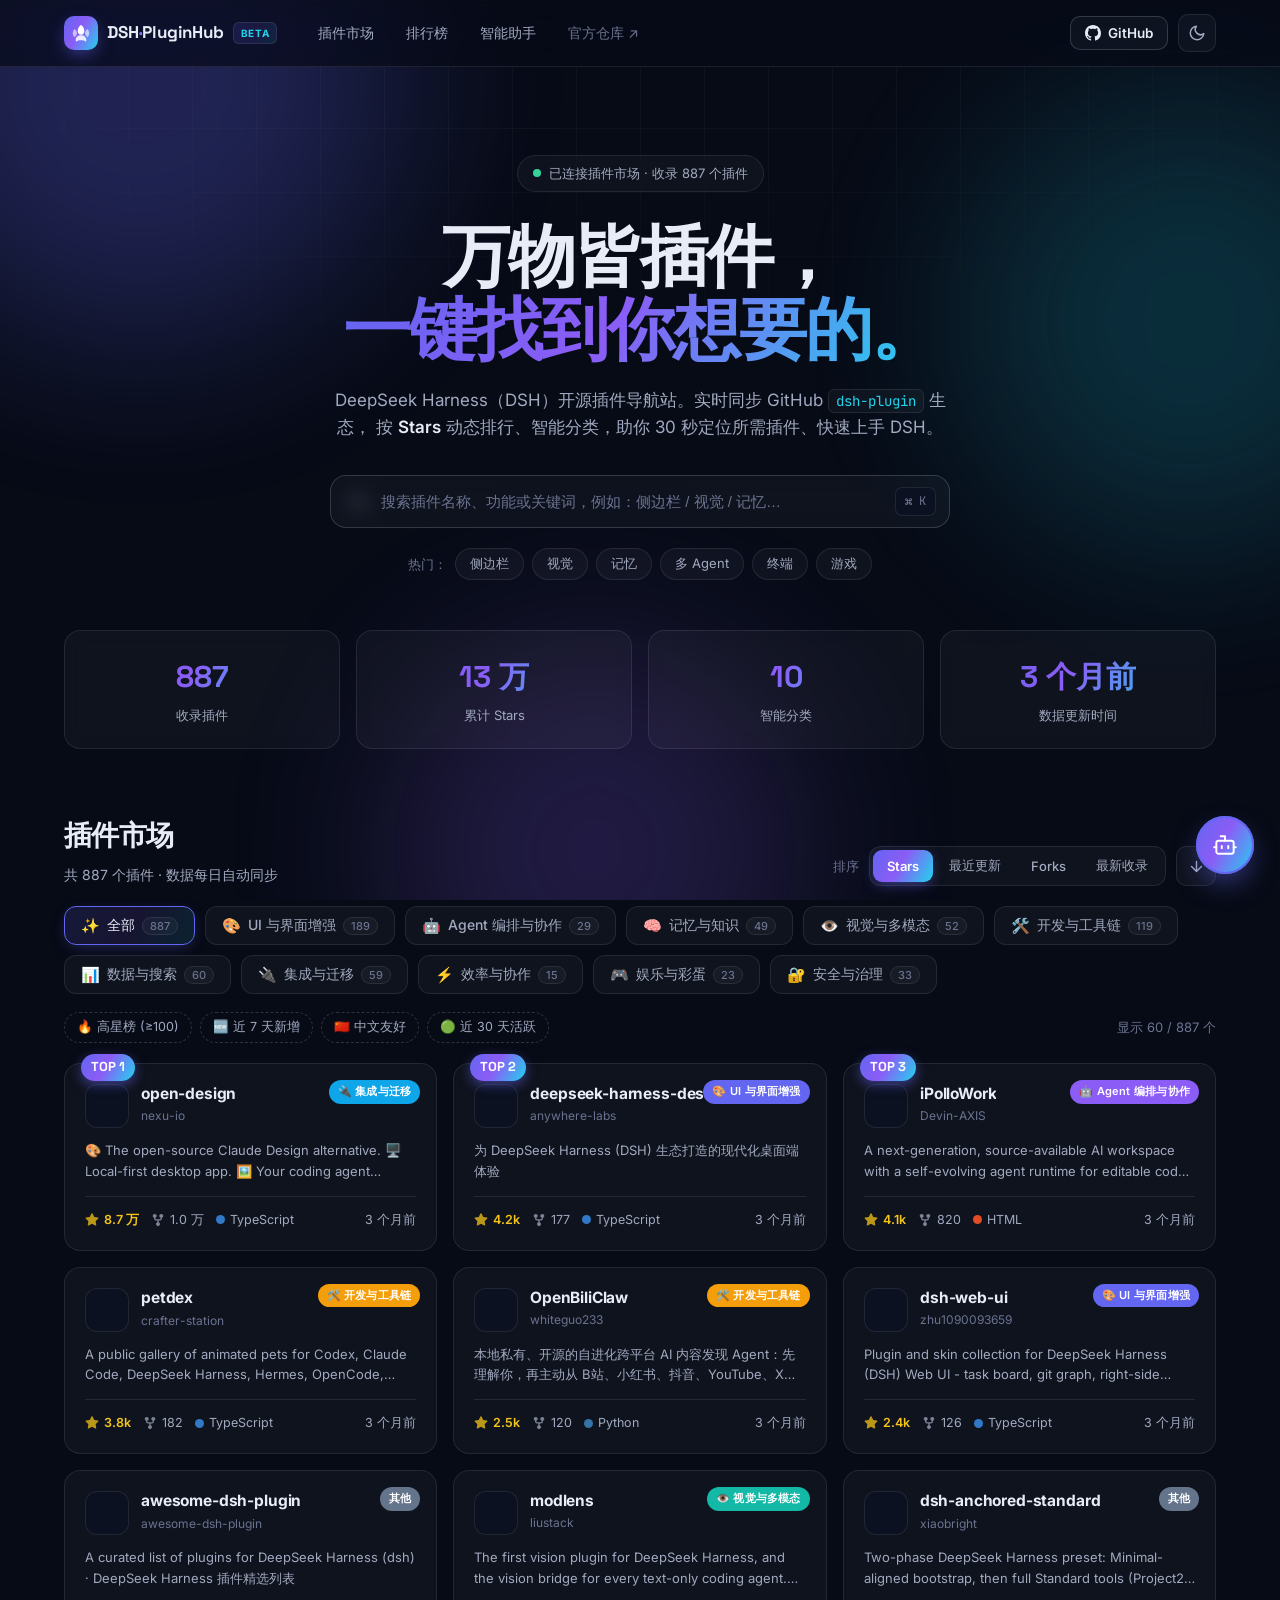
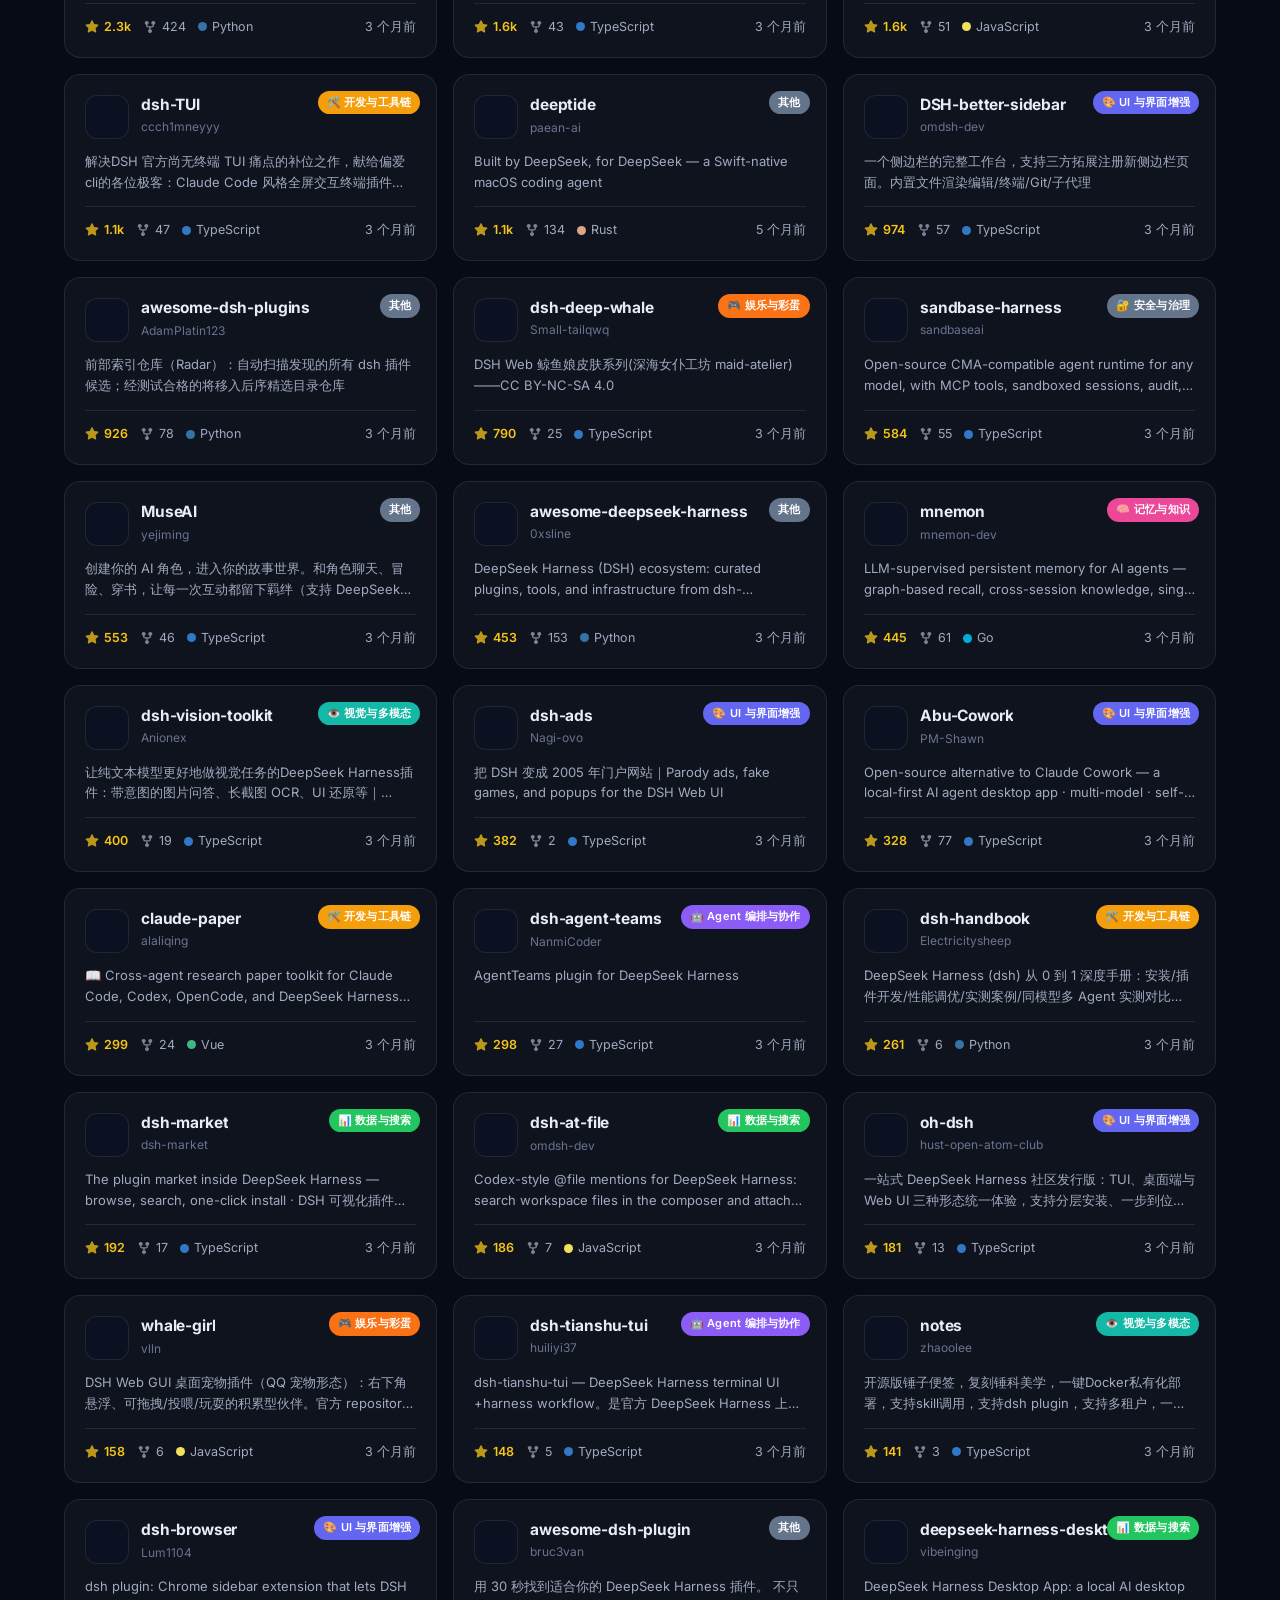
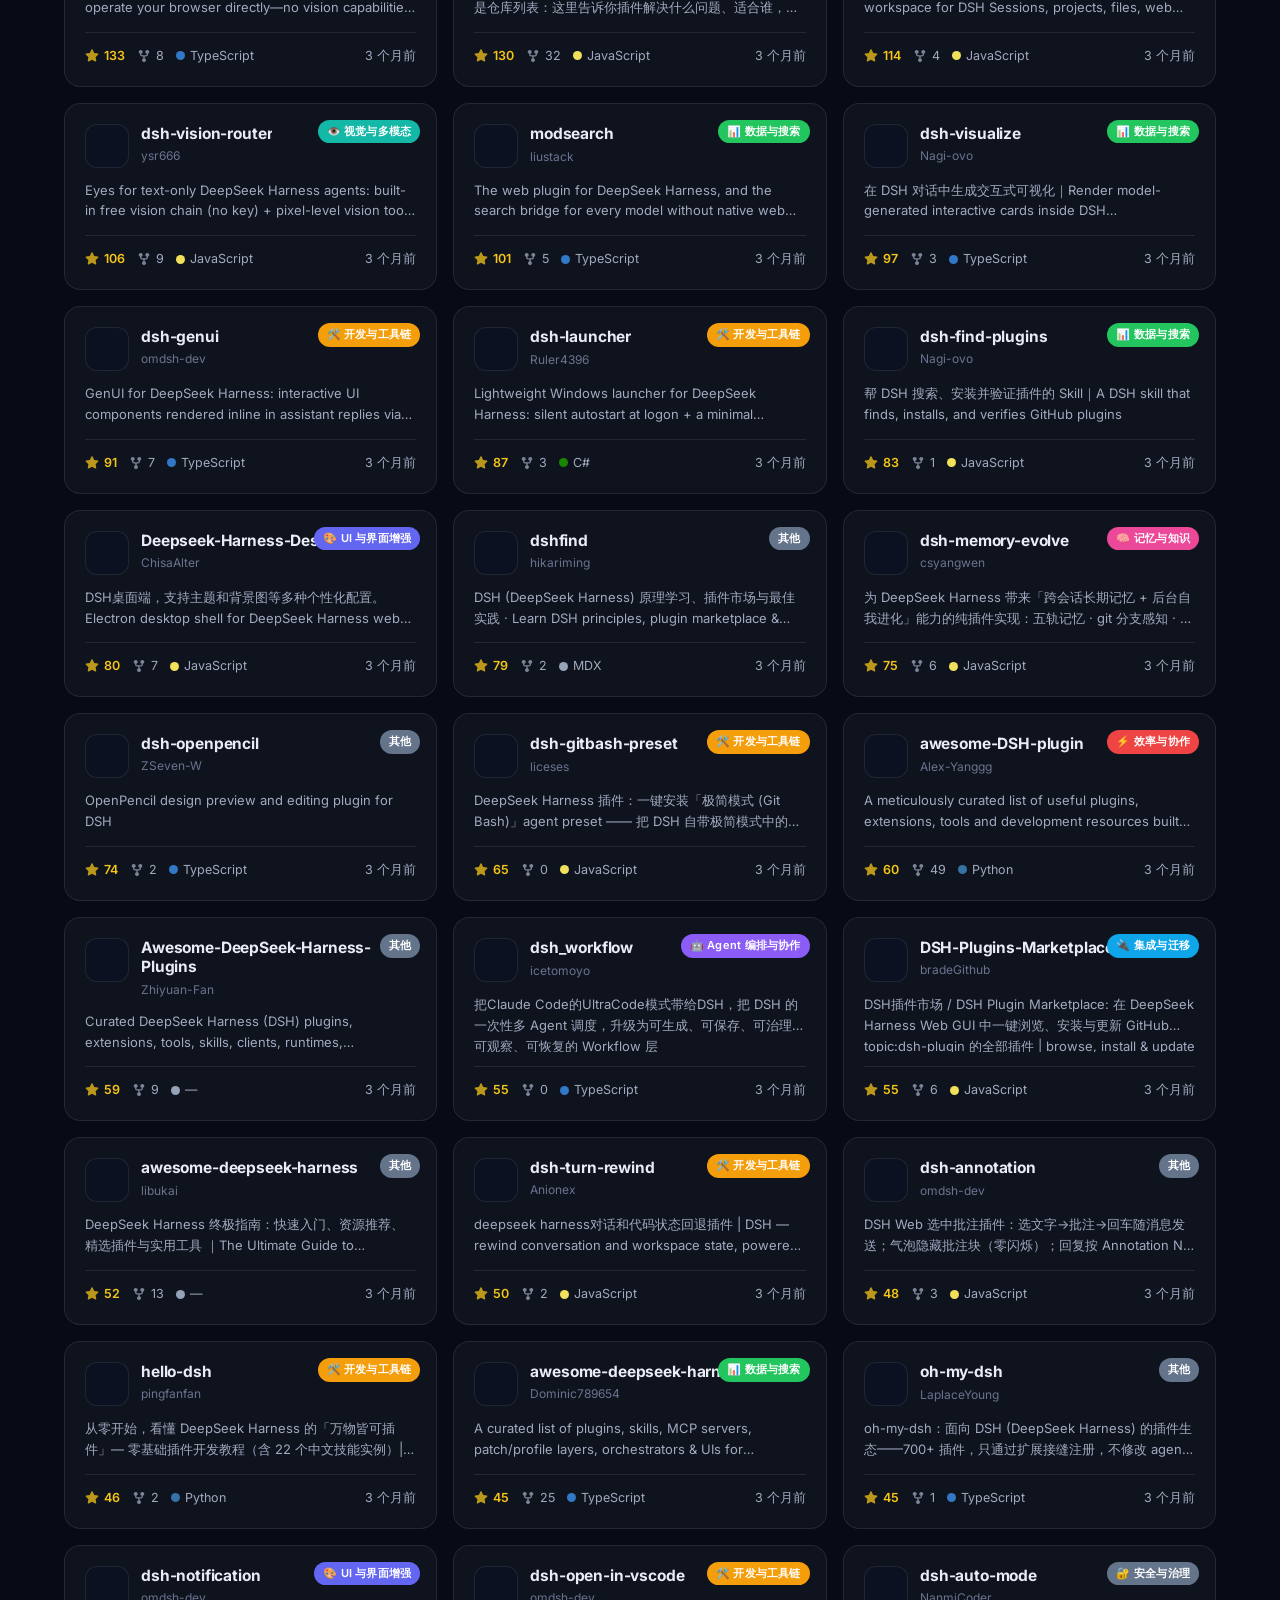
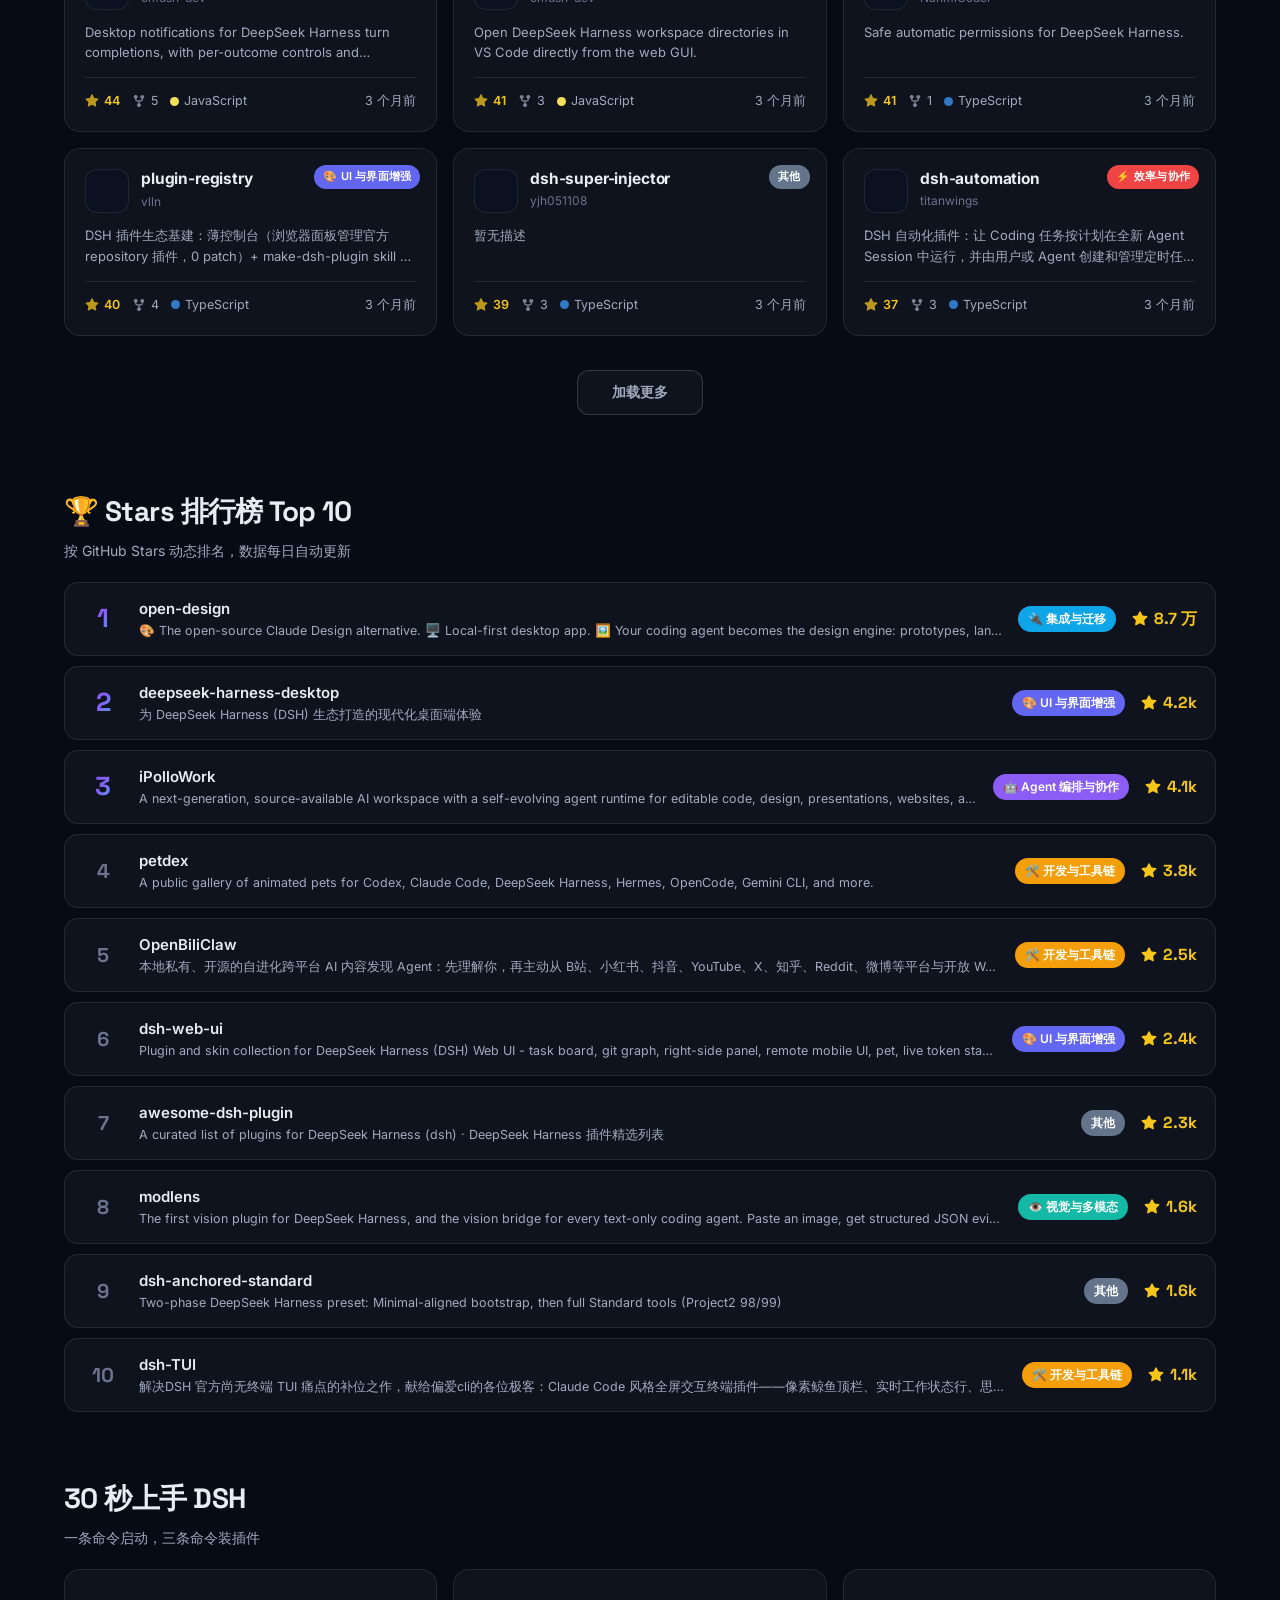
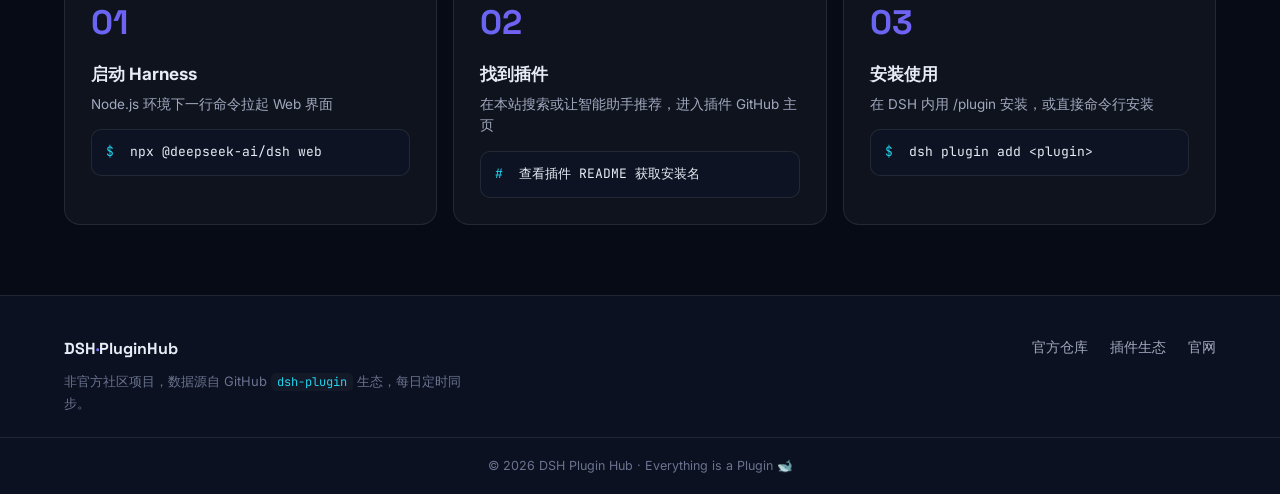
==== commit 1e2f66fc: "feat: 智能问答助手重构 —— 意图识别引擎 + 独立全屏页 - 抽取共享引擎 chat-engine.js（纯逻辑，首页面板与独立页共用） - 根治答非所问：意图词表精炼 + 短英文缩写词边界匹" ====
--- a/web/index.html
+++ b/web/index.html
@@ -223,24 +223,30 @@
           <svg viewBox="0 0 24 24" width="20" height="20" fill="none" stroke="currentColor" stroke-width="1.8" stroke-linecap="round" stroke-linejoin="round"><path d="M12 8V4H8"/><rect x="4" y="8" width="16" height="12" rx="2"/><path d="M2 14h2M20 14h2M15 13v2M9 13v2"/></svg>
         </span>
         <div>
-          <div class="assistant-name">插件导购助手</div>
+          <div class="assistant-name">插件导购 Agent</div>
           <div class="assistant-status"><span class="pulse-dot"></span>在线 · 已学习 <span id="asstCount">–</span> 个插件</div>
         </div>
       </div>
-      <button class="icon-btn" id="assistantClose" title="关闭" aria-label="关闭助手">
-        <svg viewBox="0 0 24 24" width="18" height="18" fill="none" stroke="currentColor" stroke-width="2" stroke-linecap="round"><path d="M18 6 6 18M6 6l12 12"/></svg>
-      </button>
-    </div>
-    <div class="assistant-body" id="assistantBody">
-      <div class="msg msg-bot">
-        <div class="bubble">你好！我是插件导购助手 🐋<br/>告诉我你想做的事，我帮你找到最合适的 DSH 插件。<br/><br/>试试问我：<br/>「有没有能看图/OCR 的插件？」<br/>「推荐几个多 Agent 协作的」<br/>「侧边栏最好用的是哪个？」</div>
-      </div>
-    </div>
+      <div class="assistant-actions">
+        <button class="icon-btn" id="assistantExpand" title="全屏聊天" aria-label="打开全屏聊天页">
+          <svg viewBox="0 0 24 24" width="17" height="17" fill="none" stroke="currentColor" stroke-width="2" stroke-linecap="round" stroke-linejoin="round"><path d="M15 3h6v6M9 21H3v-6M21 3l-7 7M3 21l7-7"/></svg>
+        </button>
+        <button class="icon-btn" id="assistantClear" title="清空对话" aria-label="清空对话">
+          <svg viewBox="0 0 24 24" width="17" height="17" fill="none" stroke="currentColor" stroke-width="2" stroke-linecap="round" stroke-linejoin="round"><path d="M3 6h18M8 6V4a2 2 0 0 1 2-2h4a2 2 0 0 1 2 2v2m3 0v14a2 2 0 0 1-2 2H7a2 2 0 0 1-2-2V6"/></svg>
+        </button>
+        <button class="icon-btn" id="assistantClose" title="关闭" aria-label="关闭助手">
+          <svg viewBox="0 0 24 24" width="18" height="18" fill="none" stroke="currentColor" stroke-width="2" stroke-linecap="round"><path d="M18 6 6 18M6 6l12 12"/></svg>
+        </button>
+      </div>
+    </div>
+    <div class="assistant-body" id="assistantBody"></div>
     <div class="assistant-suggests" id="assistantSuggests">
       <button class="sugg-chip">推荐高星插件</button>
-      <button class="sugg-chip">怎么安装插件？</button>
-      <button class="sugg-chip">有视觉/OCR 插件吗</button>
-      <button class="sugg-chip">多 Agent 团队协作</button>
+      <button class="sugg-chip">有哪些分类</button>
+      <button class="sugg-chip">找能看图的插件</button>
+      <button class="sugg-chip">多 Agent 协作</button>
+      <button class="sugg-chip">怎么安装插件</button>
+      <button class="sugg-chip">一共有多少插件</button>
     </div>
     <div class="assistant-input">
       <textarea id="assistantInput" rows="1" placeholder="描述你的需求…" autocomplete="off"></textarea>
@@ -253,6 +259,7 @@
   <!-- toast -->
   <div class="toast" id="toast"></div>
 
+  <script src="chat-engine.js"></script>
   <script src="app.js"></script>
 </body>
 </html>
--- a/web/styles.css
+++ b/web/styles.css
@@ -233,7 +233,14 @@
 .modal { width: 100%; max-width: 560px; max-height: 86vh; overflow-y: auto; background: var(--bg-elev); border: 1px solid var(--border-strong); border-radius: 20px; padding: 30px; animation: modalIn .3s ease; box-shadow: var(--shadow); }
 @keyframes modalIn { from { opacity: 0; transform: scale(.96) translateY(10px) } to { opacity: 1; transform: none } }
 .modal-close { position: absolute; }
-.modal-head { display: flex; gap: 16px; align-items: flex-start; margin-bottom: 16px; }
+.modal-head { display: flex; gap: 16px; align-items: flex-start; margin-bottom: 16px; justify-content: space-between; }
+.modal-head-left { display: flex; gap: 16px; align-items: flex-start; min-width: 0; flex: 1; }
+.translate-btn { flex-shrink: 0; font-size: 13px; font-weight: 600; padding: 8px 14px; border-radius: 10px; border: 1px solid var(--border-strong); background: var(--surface); color: var(--text-dim); transition: .18s; align-self: flex-start; display: inline-flex; align-items: center; gap: 5px; }
+.translate-btn:hover { color: var(--text); border-color: var(--accent); background: var(--surface-hover); }
+.translate-btn:disabled { opacity: .6; cursor: default; }
+.modal-translated { margin-top: -8px; margin-bottom: 18px; padding: 14px 16px; border-radius: 12px; background: var(--grad-soft); border: 1px solid var(--border); }
+.translated-label { font-size: 12px; font-weight: 600; color: var(--accent-2); margin-bottom: 8px; letter-spacing: .02em; }
+.translated-text { font-size: 14.5px; color: var(--text); line-height: 1.75; }
 .modal-avatar { width: 56px; height: 56px; border-radius: 14px; overflow: hidden; border: 1px solid var(--border); flex-shrink: 0; }
 .modal-avatar img { width: 100%; height: 100%; object-fit: cover; }
 .modal-title { font-size: 20px; font-weight: 700; }
@@ -270,6 +277,7 @@
 }
 .assistant-panel.open { transform: none; opacity: 1; pointer-events: auto; }
 .assistant-head { display: flex; align-items: center; justify-content: space-between; padding: 16px 18px; border-bottom: 1px solid var(--border); }
+.assistant-actions { display: flex; align-items: center; gap: 8px; }
 .assistant-title { display: flex; align-items: center; gap: 11px; }
 .assistant-avatar { width: 38px; height: 38px; border-radius: 11px; background: var(--grad); color: #fff; display: grid; place-items: center; }
 .assistant-name { font-weight: 700; font-size: 15px; }
@@ -278,13 +286,21 @@
 .msg { display: flex; }
 .msg-bot { justify-content: flex-start; }
 .msg-user { justify-content: flex-end; }
-.bubble { max-width: 82%; padding: 11px 15px; border-radius: 16px; font-size: 13.5px; line-height: 1.6; white-space: pre-wrap; word-break: break-word; }
+.bubble { max-width: 86%; padding: 11px 15px; border-radius: 16px; font-size: 13.5px; line-height: 1.6; word-break: break-word; }
 .msg-bot .bubble { background: var(--surface); border: 1px solid var(--border); border-bottom-left-radius: 5px; }
 .msg-user .bubble { background: var(--grad); color: #fff; border-bottom-right-radius: 5px; }
-.bubble .rec { display: block; margin-top: 10px; padding: 9px 12px; border-radius: 10px; background: var(--bg); border: 1px solid var(--border); color: var(--text); cursor: pointer; transition: .15s; text-align: left; font-family: var(--font-sans); font-size: 13px; }
-.bubble .rec:hover { border-color: var(--accent); background: var(--surface-hover); }
-.bubble .rec b { color: var(--accent-2); }
-.bubble .rec .rec-stars { float: right; color: var(--star); font-weight: 700; }
+.bubble b { color: var(--accent-2); font-weight: 700; }
+.bubble code { font-family: var(--font-mono); font-size: 12px; color: var(--accent-2); background: var(--bg); padding: 1px 6px; border-radius: 5px; border: 1px solid var(--border); }
+.bubble .rec { display: flex; align-items: center; gap: 10px; width: 100%; margin-top: 8px; padding: 9px 11px; border-radius: 12px; background: var(--bg); border: 1px solid var(--border); color: var(--text); cursor: pointer; transition: .15s; text-align: left; font-family: var(--font-sans); font-size: 13px; }
+.bubble .rec:hover { border-color: var(--accent); background: var(--surface-hover); transform: translateX(2px); }
+.rec-avatar { width: 34px; height: 34px; border-radius: 9px; overflow: hidden; flex-shrink: 0; border: 1px solid var(--border); background: var(--bg-elev); }
+.rec-avatar img { width: 100%; height: 100%; object-fit: cover; display: block; }
+.rec-main { flex: 1; min-width: 0; display: flex; flex-direction: column; gap: 1px; }
+.rec-name { font-weight: 700; color: var(--accent-2); font-size: 13px; white-space: nowrap; overflow: hidden; text-overflow: ellipsis; }
+.rec-desc { font-size: 11.5px; color: var(--text-dim); white-space: nowrap; overflow: hidden; text-overflow: ellipsis; }
+.rec-tags { display: flex; gap: 8px; font-size: 10.5px; color: var(--text-faint); }
+.rec-tags i { font-style: normal; }
+.rec-side { font-size: 12px; color: var(--star); font-weight: 700; flex-shrink: 0; }
 .typing { display: inline-flex; gap: 4px; padding: 6px 2px; }
 .typing span { width: 7px; height: 7px; border-radius: 50%; background: var(--text-faint); animation: blink 1.2s infinite; }
 .typing span:nth-child(2) { animation-delay: .2s; }
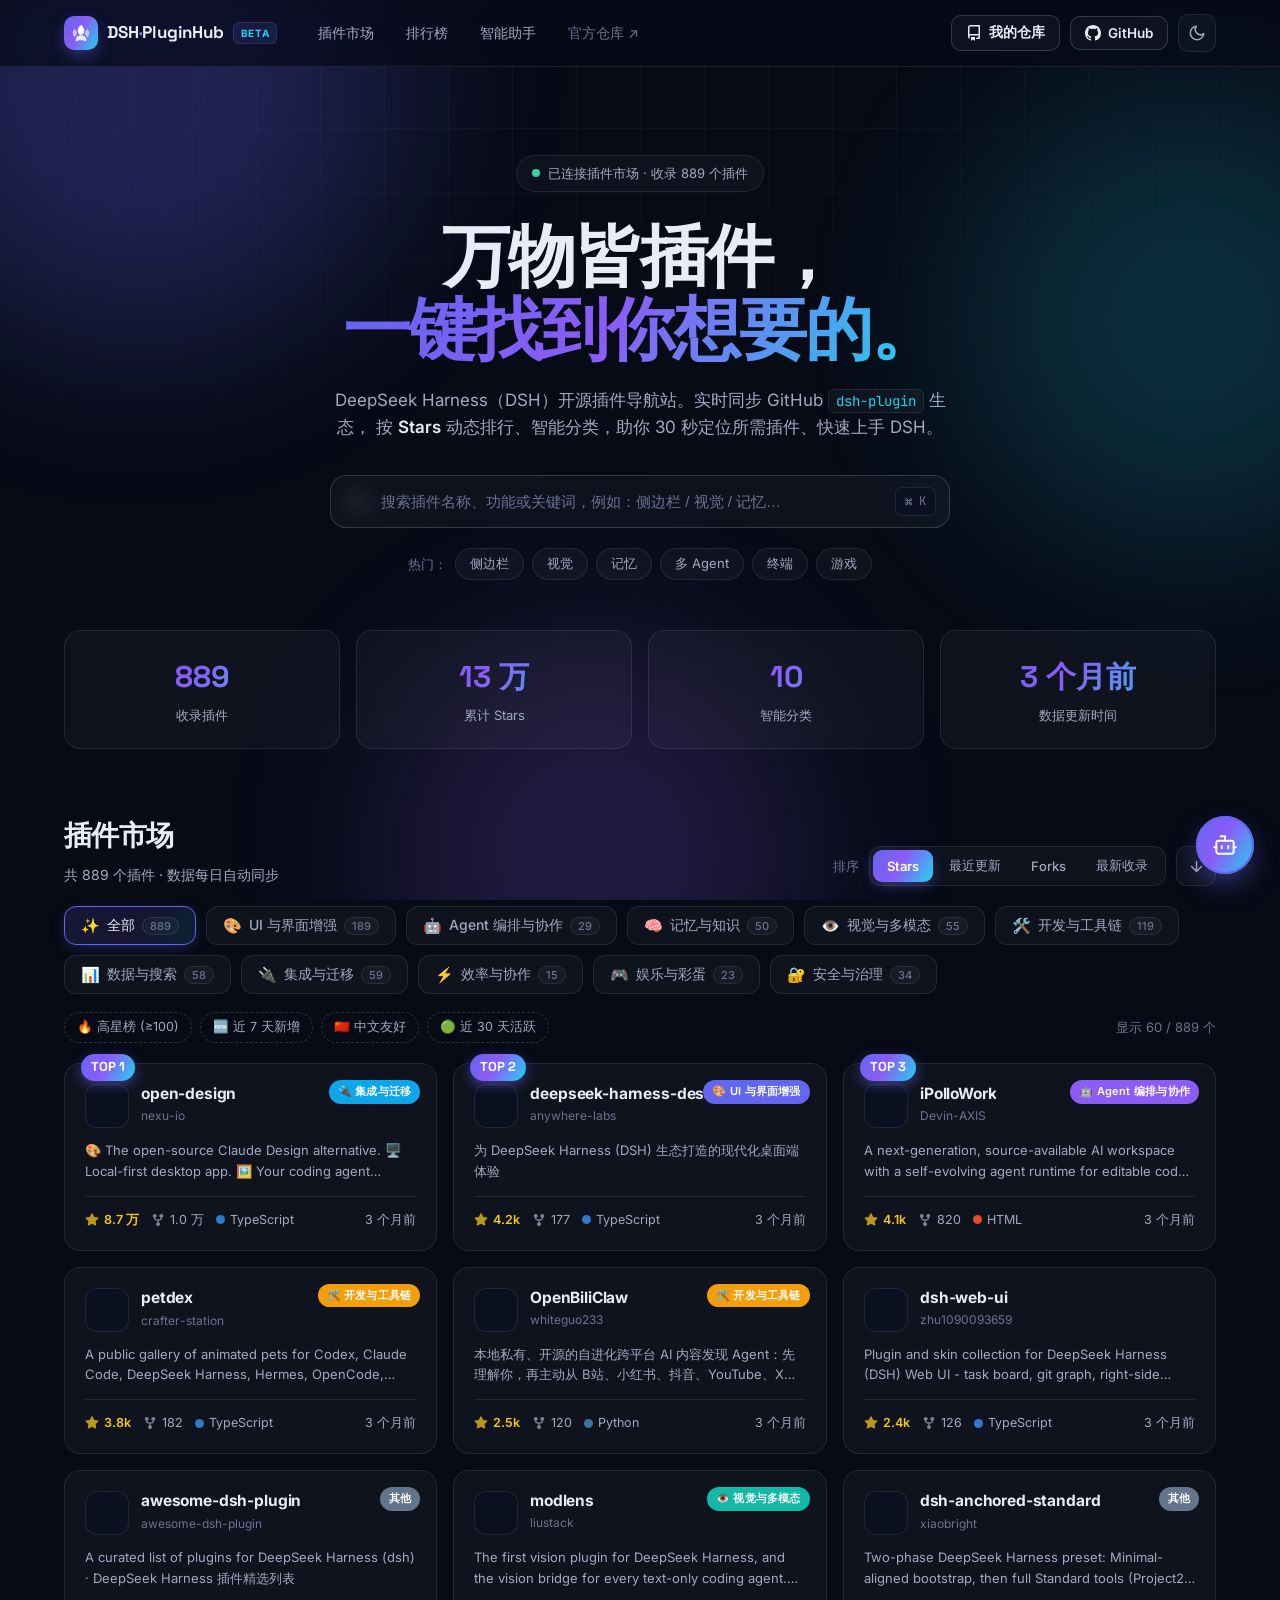
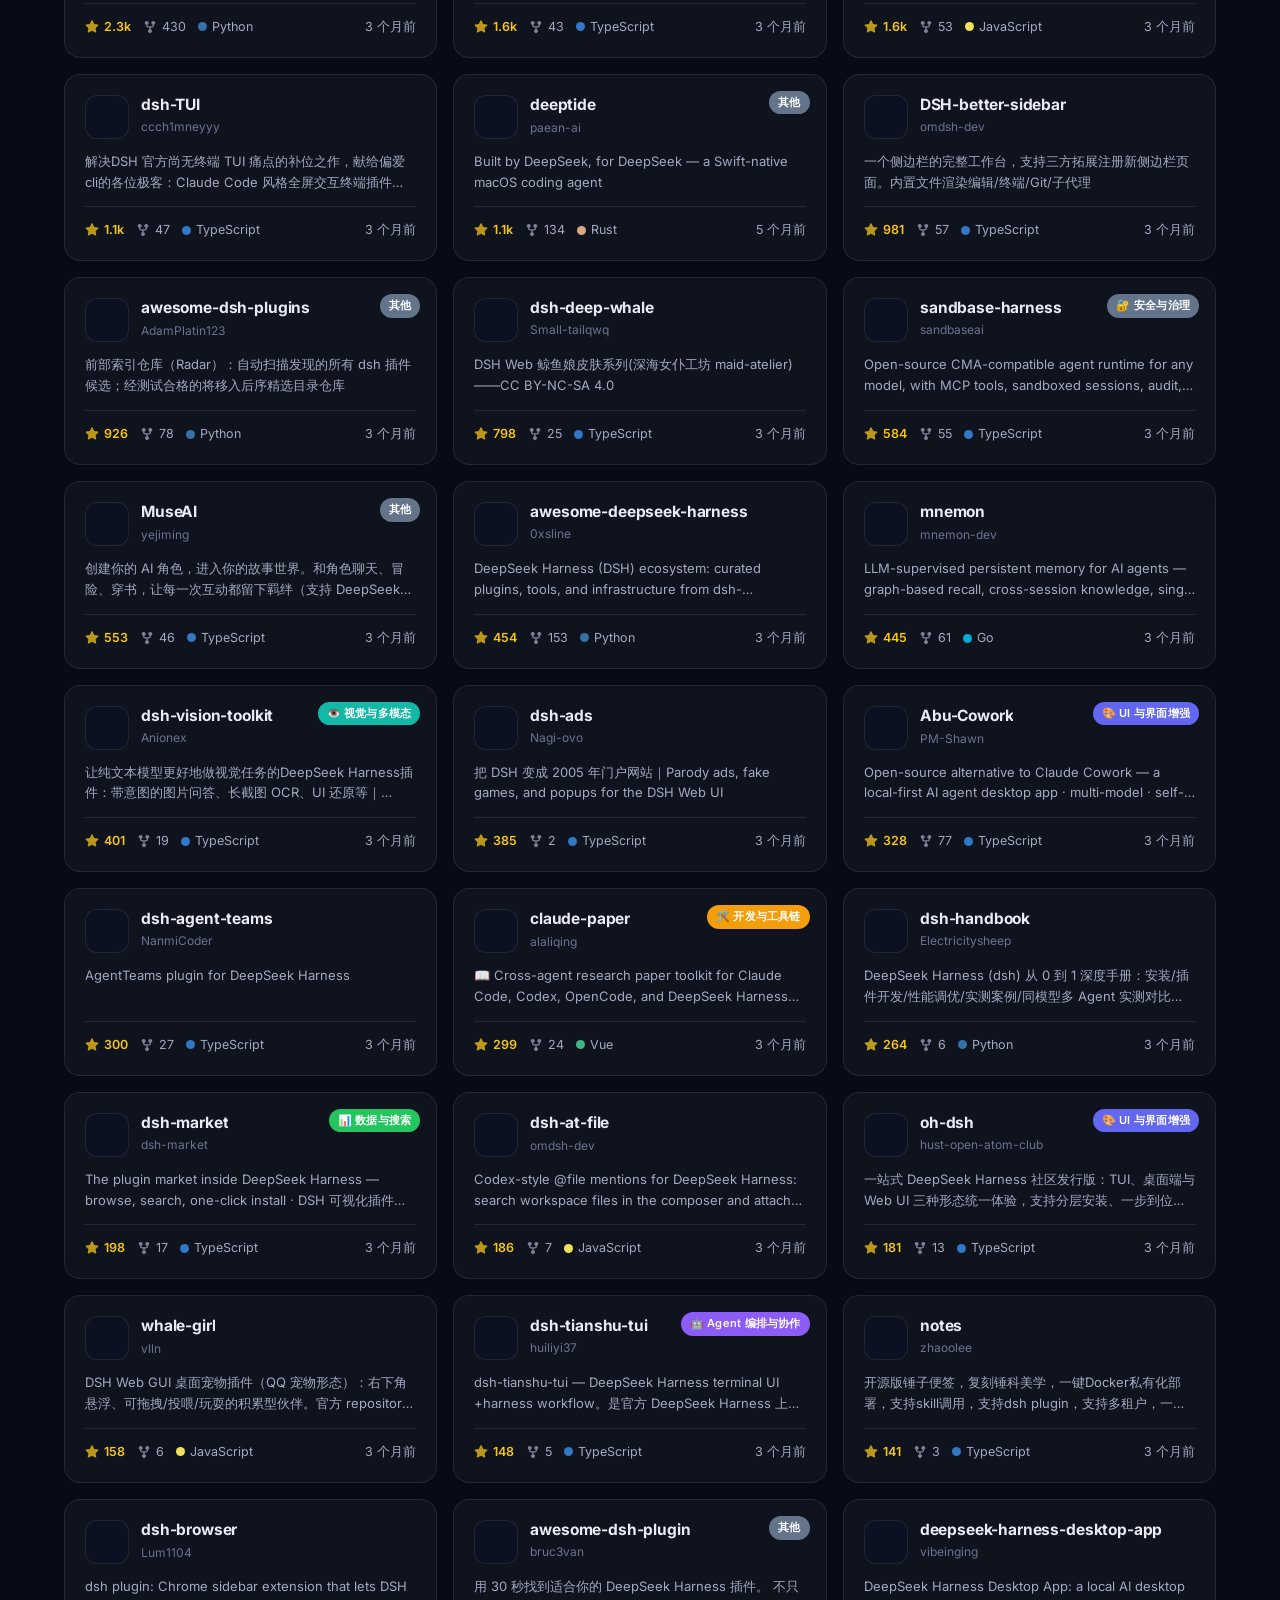
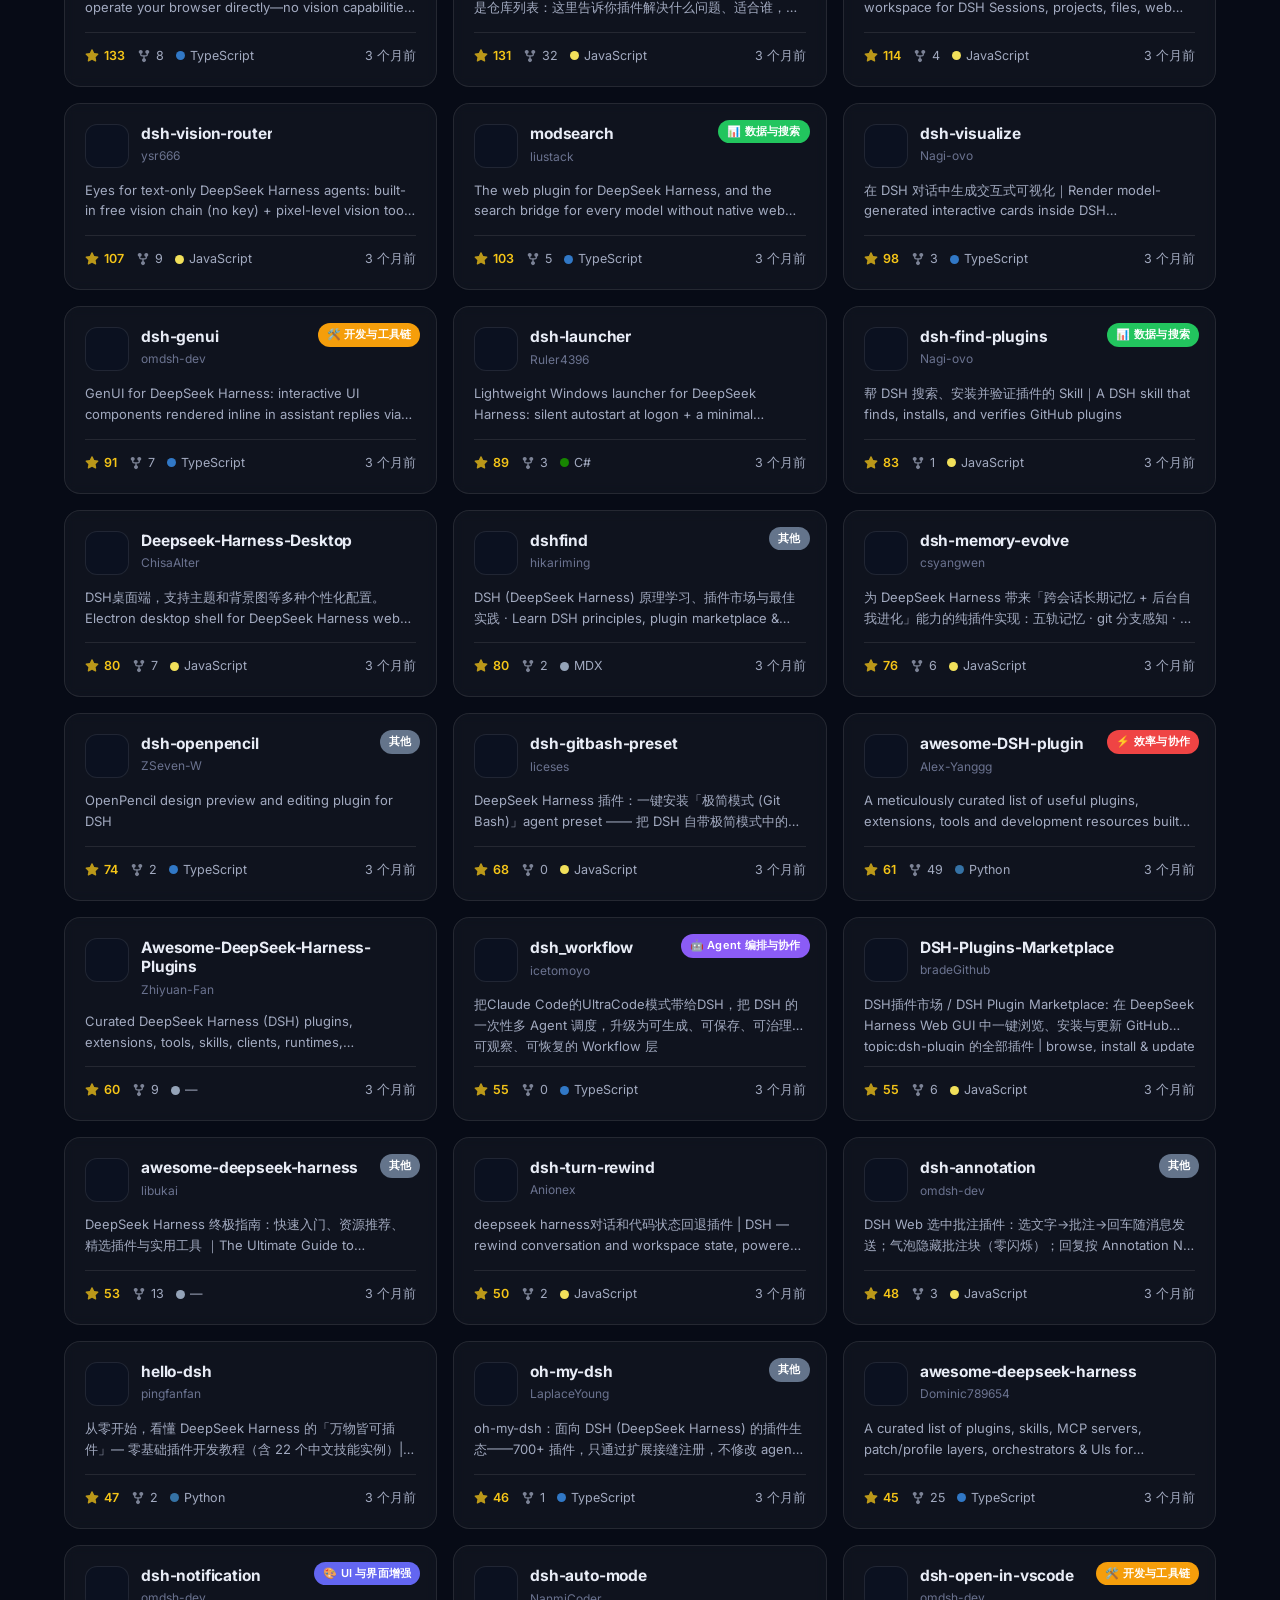
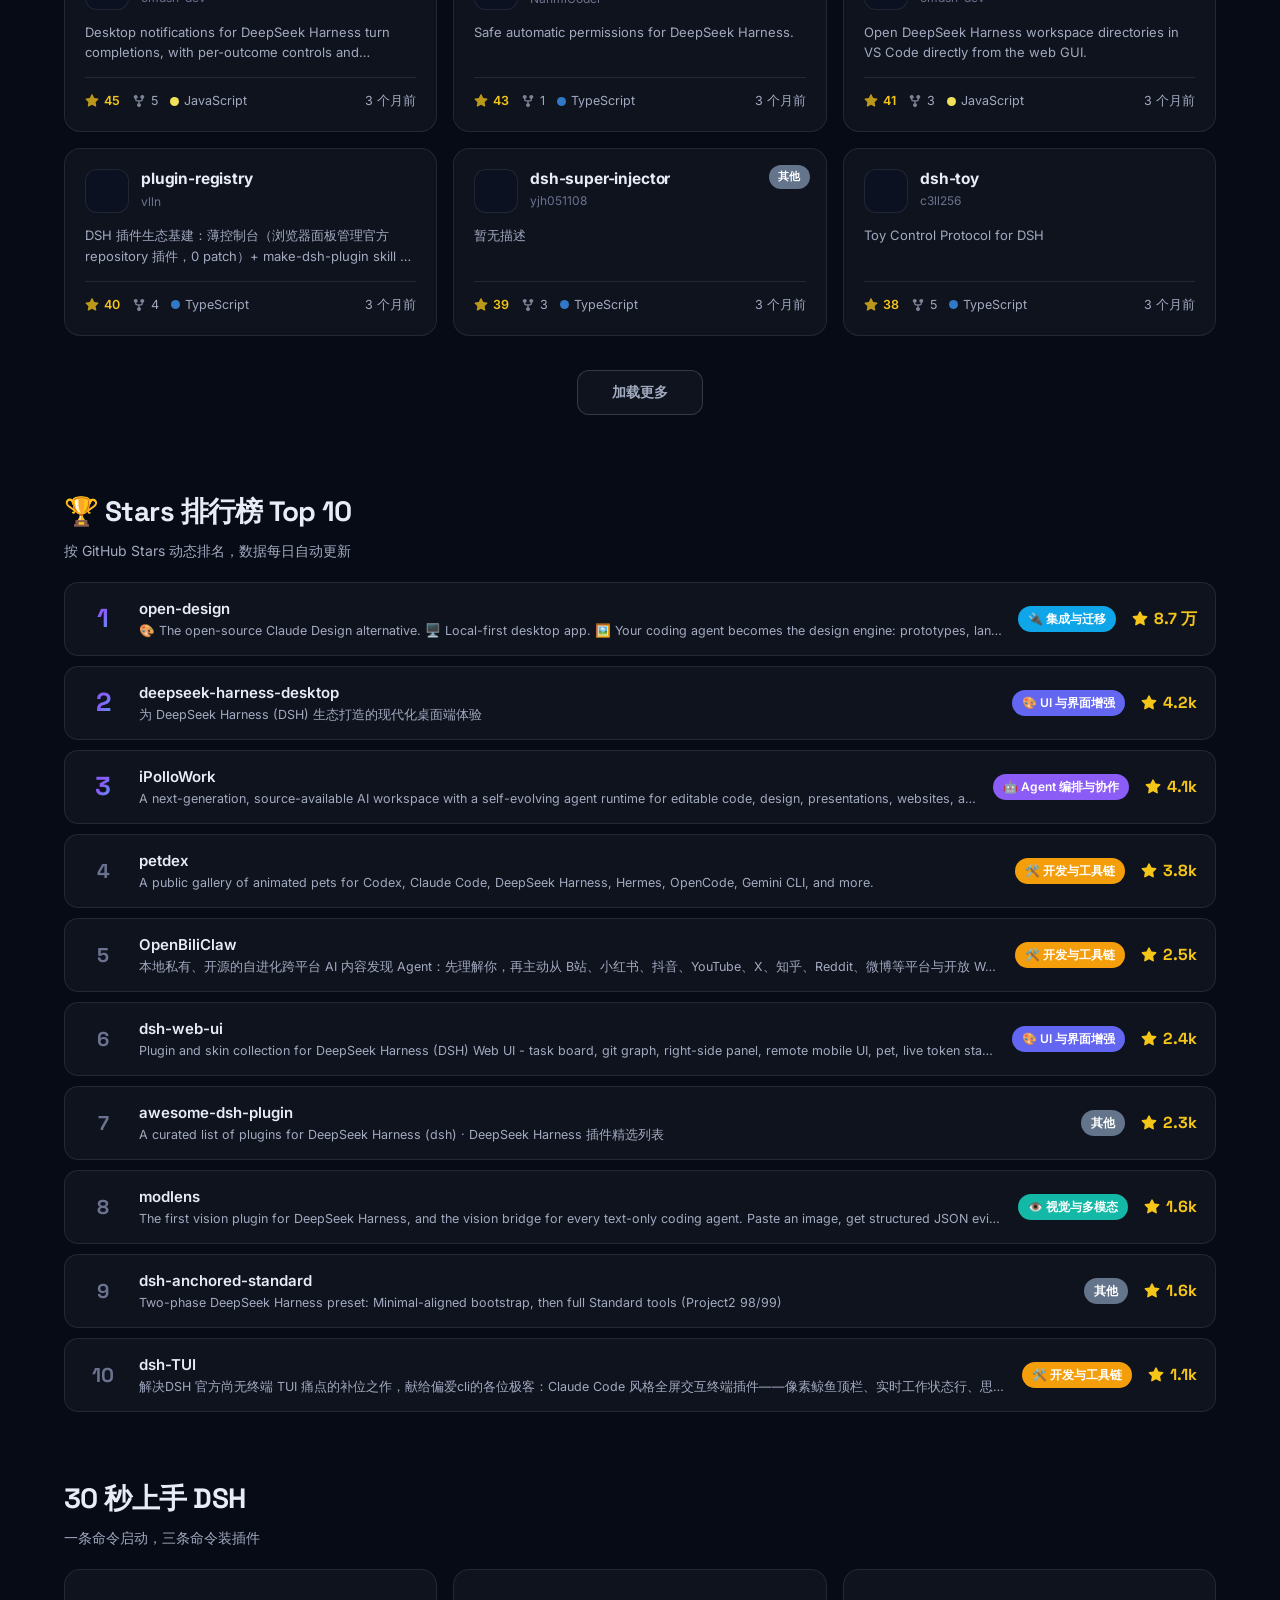
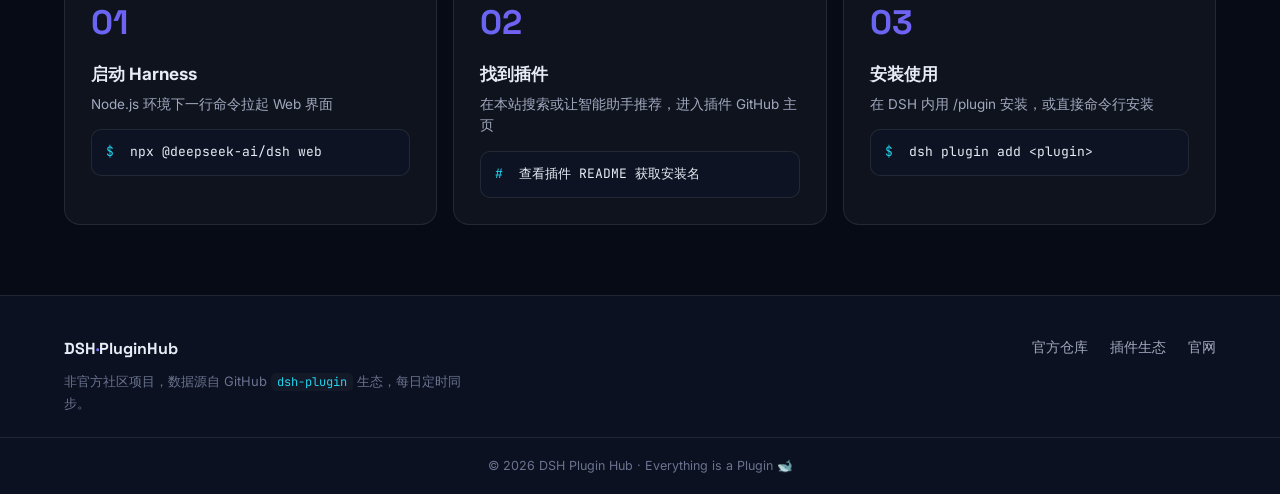
==== commit dd5af4f8: "feat: 导航栏加我的仓库链接" ====
--- a/web/index.html
+++ b/web/index.html
@@ -41,6 +41,10 @@
         <a href="https://github.com/deepseek-ai/deepseek-harness" target="_blank" rel="noopener" class="nav-link nav-external">官方仓库 ↗</a>
       </nav>
       <div class="nav-actions">
+        <button class="gh-btn" onclick="window.open('https://github.com/aust24lzy/dsh-plugin-hub','_blank')" title="查看本项目仓库">
+          <svg viewBox="0 0 16 16" width="16" height="16" fill="currentColor" aria-hidden="true"><path d="M2 2.5A2.5 2.5 0 0 1 4.5 0h8.75a.75.75 0 0 1 .75.75v12.5a.75.75 0 0 1-.75.75h-2.5a.75.75 0 0 1 0-1.5h1.75v-2h-8a1 1 0 0 0-.714 1.7.75.75 0 1 1-1.072 1.05A2.495 2.495 0 0 1 2 11.5Zm10.5-1h-8a1 1 0 0 0-1 1v6.708A2.486 2.486 0 0 1 4.5 9h8ZM5 12.25a.25.25 0 0 1 .25-.25h3.5a.25.25 0 0 1 .25.25v3.25a.25.25 0 0 1-.4.2l-1.45-1.087a.249.249 0 0 0-.3 0L5.4 15.7a.25.25 0 0 1-.4-.2Z"/></svg>
+          我的仓库
+        </button>
         <button class="gh-btn" onclick="window.open('https://github.com/topics/dsh-plugin','_blank')" title="在 GitHub 查看 dsh-plugin 话题">
           <svg viewBox="0 0 16 16" width="16" height="16" fill="currentColor" aria-hidden="true"><path d="M8 0C3.58 0 0 3.58 0 8c0 3.54 2.29 6.53 5.47 7.59.4.07.55-.17.55-.38 0-.19-.01-.82-.01-1.49-2.01.37-2.53-.49-2.69-.94-.09-.23-.48-.94-.82-1.13-.28-.15-.68-.52-.01-.53.63-.01 1.08.58 1.23.82.72 1.21 1.87.87 2.33.66.07-.52.28-.87.51-1.07-1.78-.2-3.64-.89-3.64-3.95 0-.87.31-1.59.82-2.15-.08-.2-.36-1.02.08-2.12 0 0 .67-.21 2.2.82.64-.18 1.32-.27 2-.27s1.36.09 2 .27c1.53-1.04 2.2-.82 2.2-.82.44 1.1.16 1.92.08 2.12.51.56.82 1.27.82 2.15 0 3.07-1.87 3.75-3.65 3.95.29.25.54.73.54 1.48 0 1.07-.01 1.93-.01 2.2 0 .21.15.46.55.38A8.01 8.01 0 0 0 16 8c0-4.42-3.58-8-8-8Z"/></svg>
           GitHub
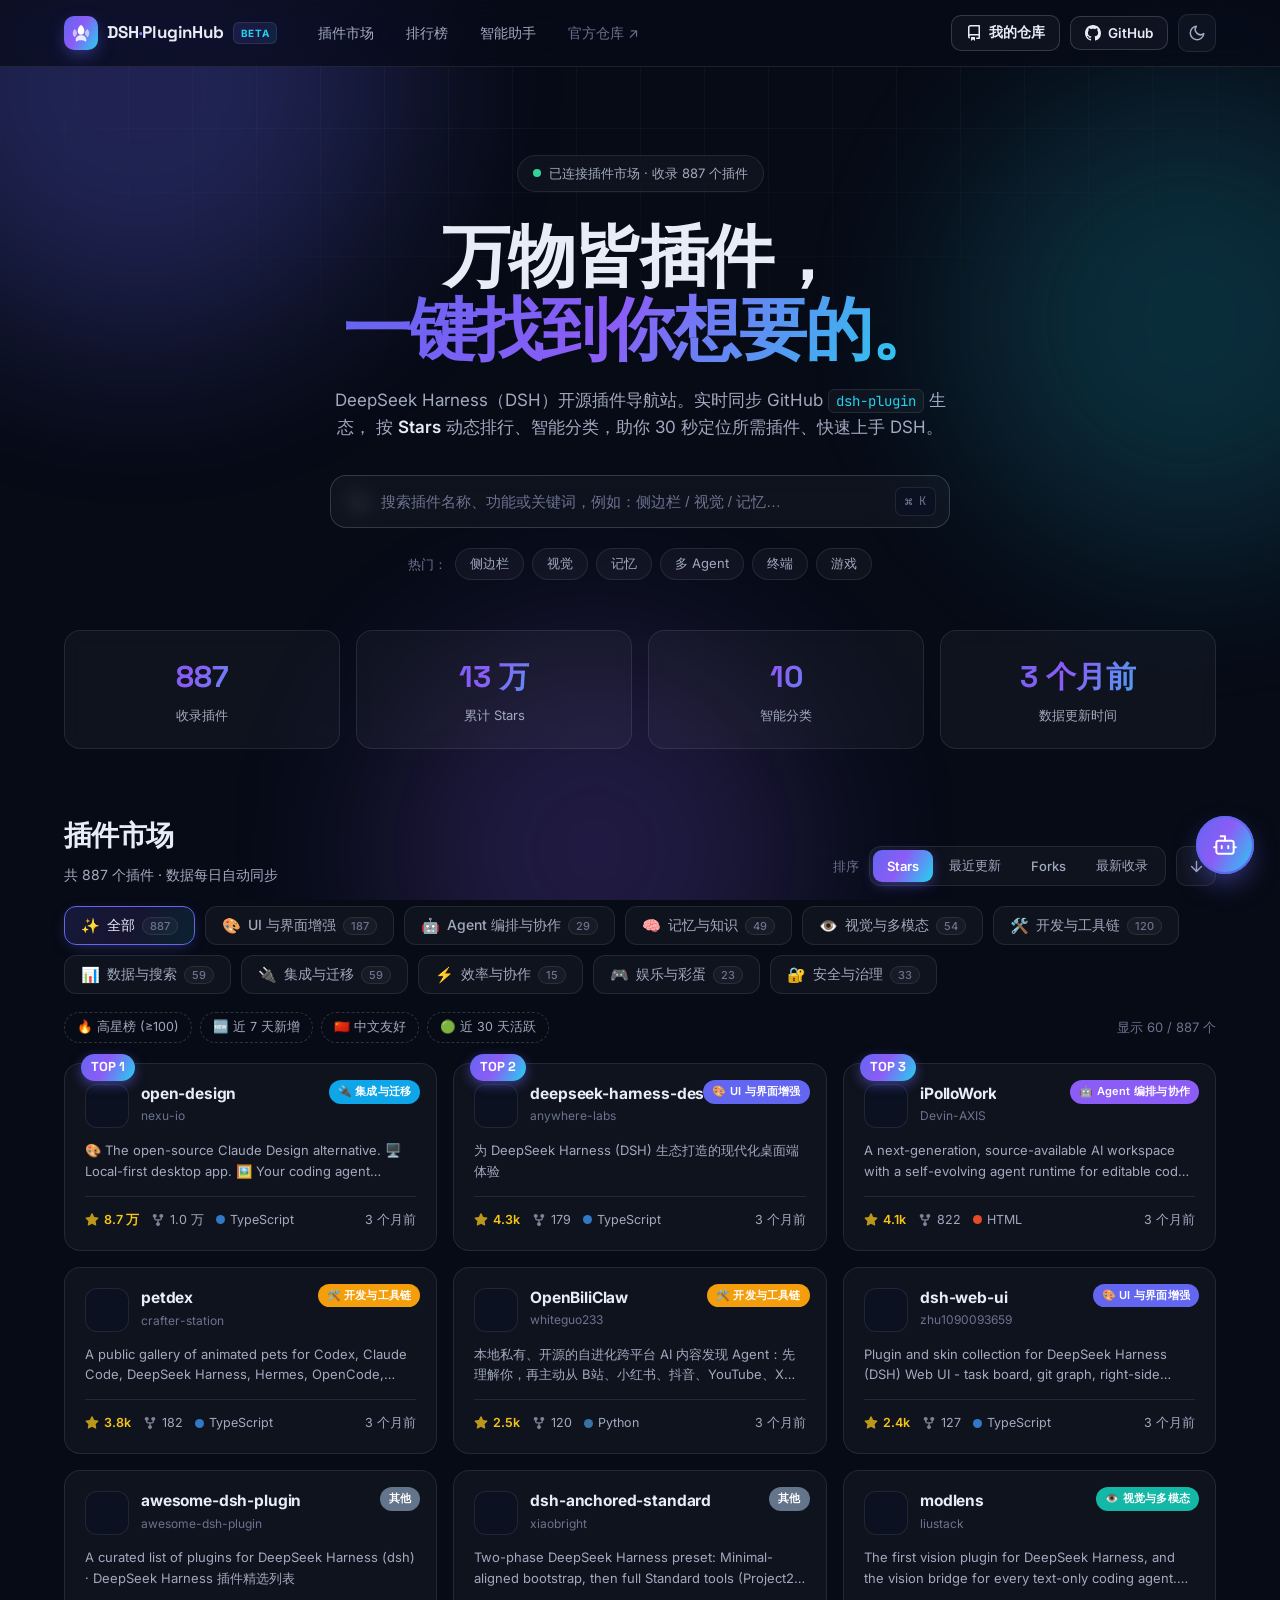
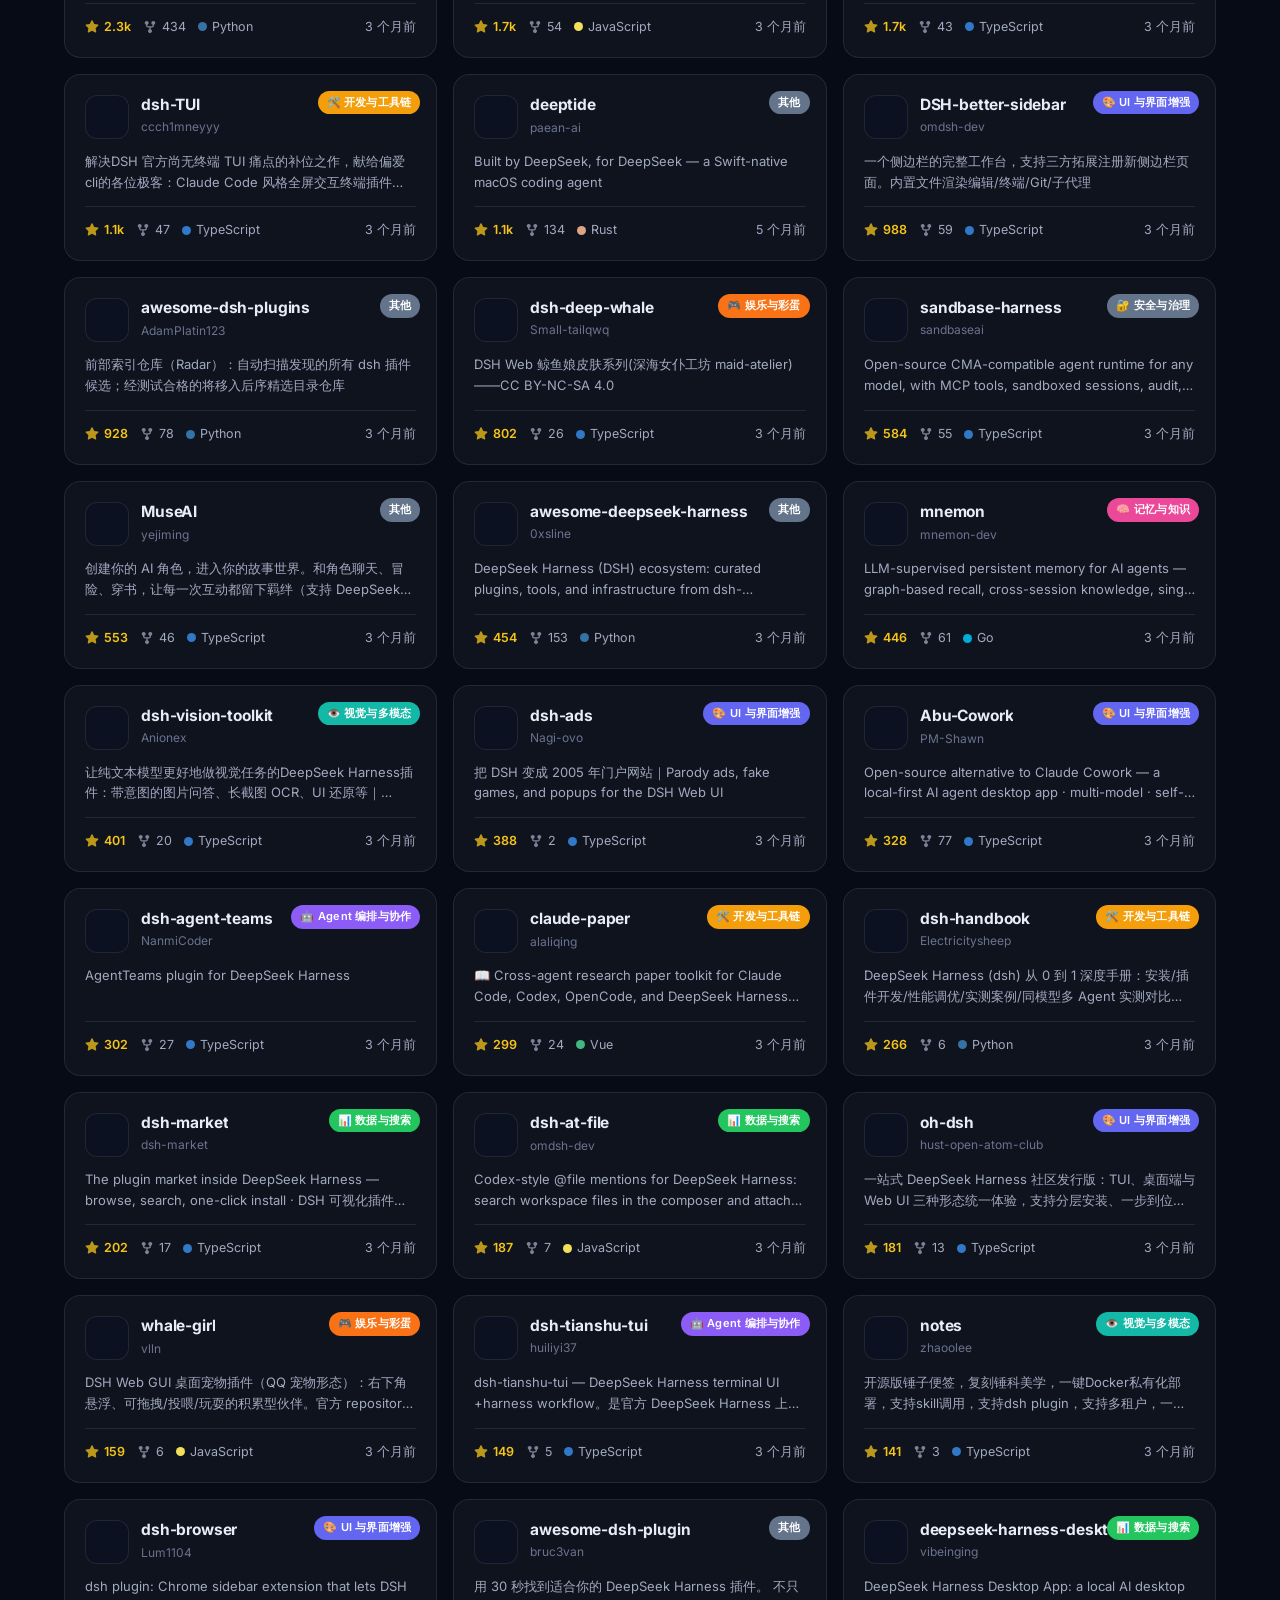
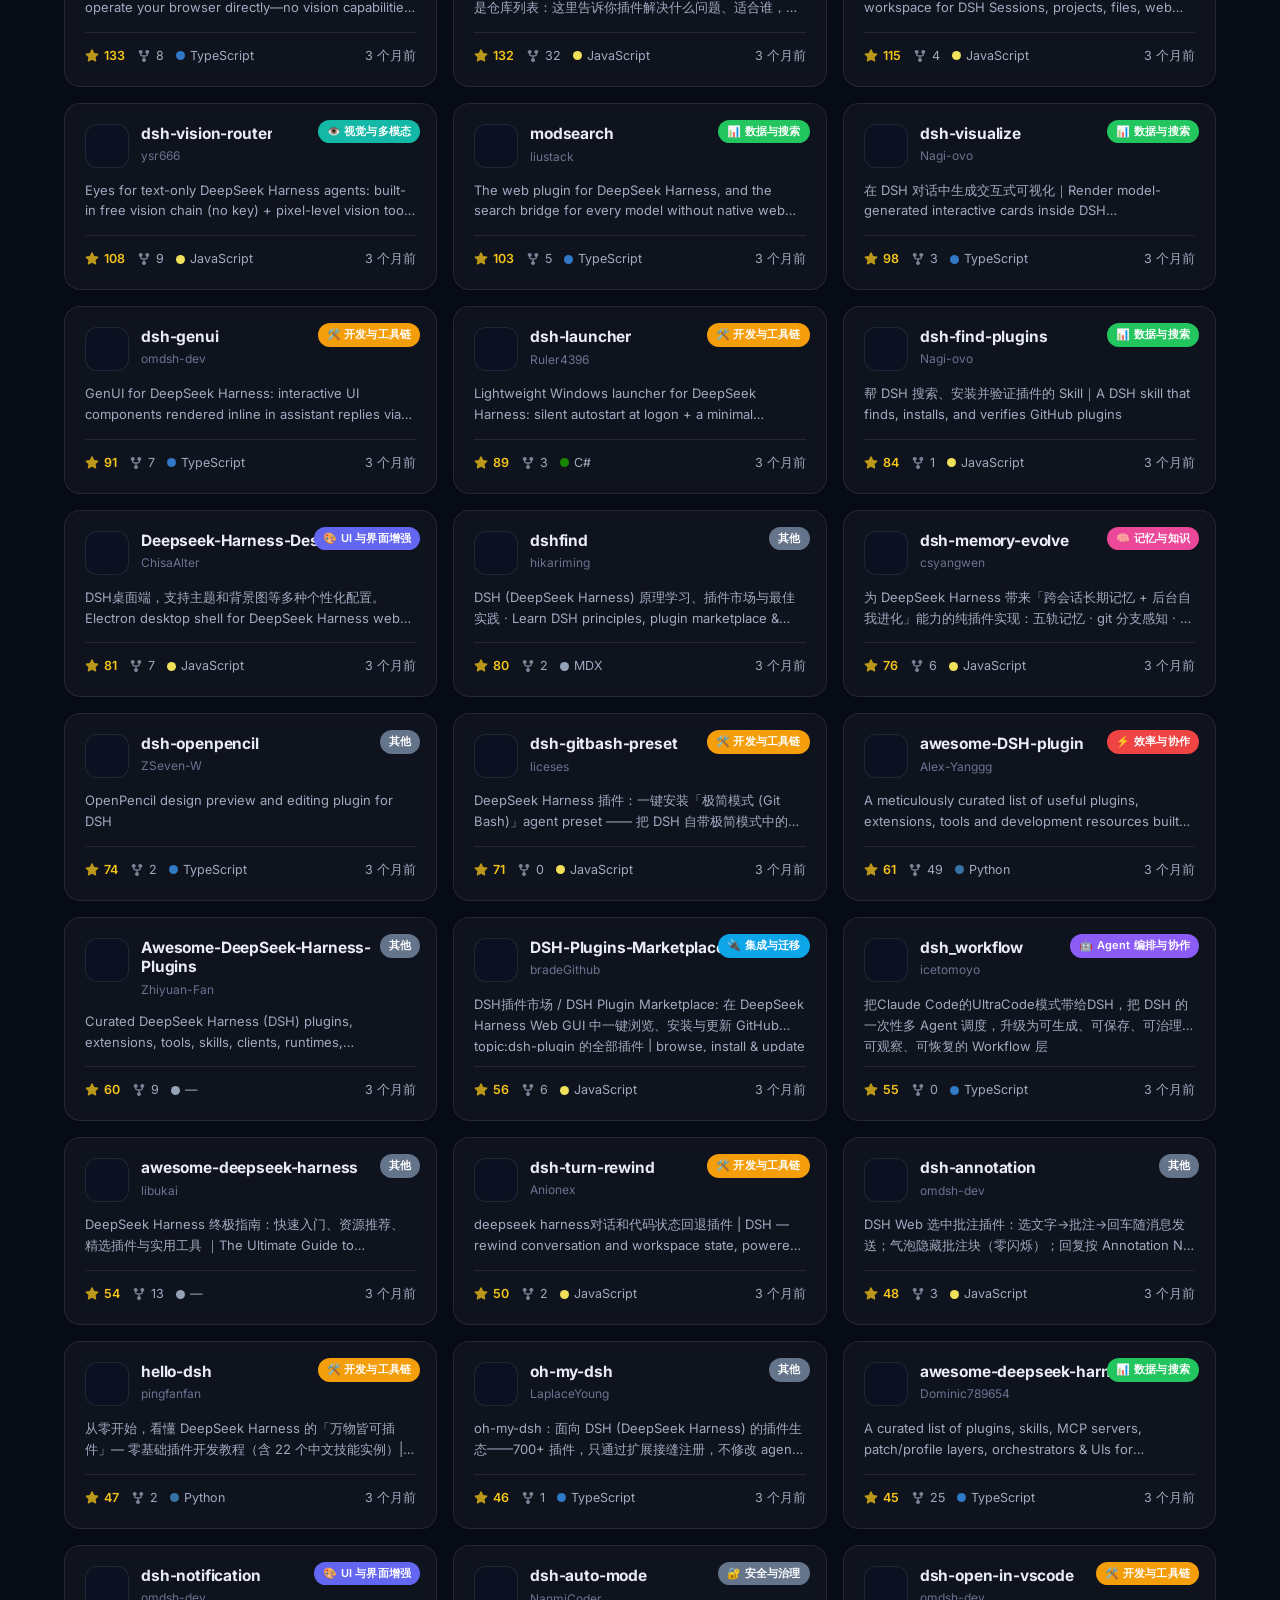
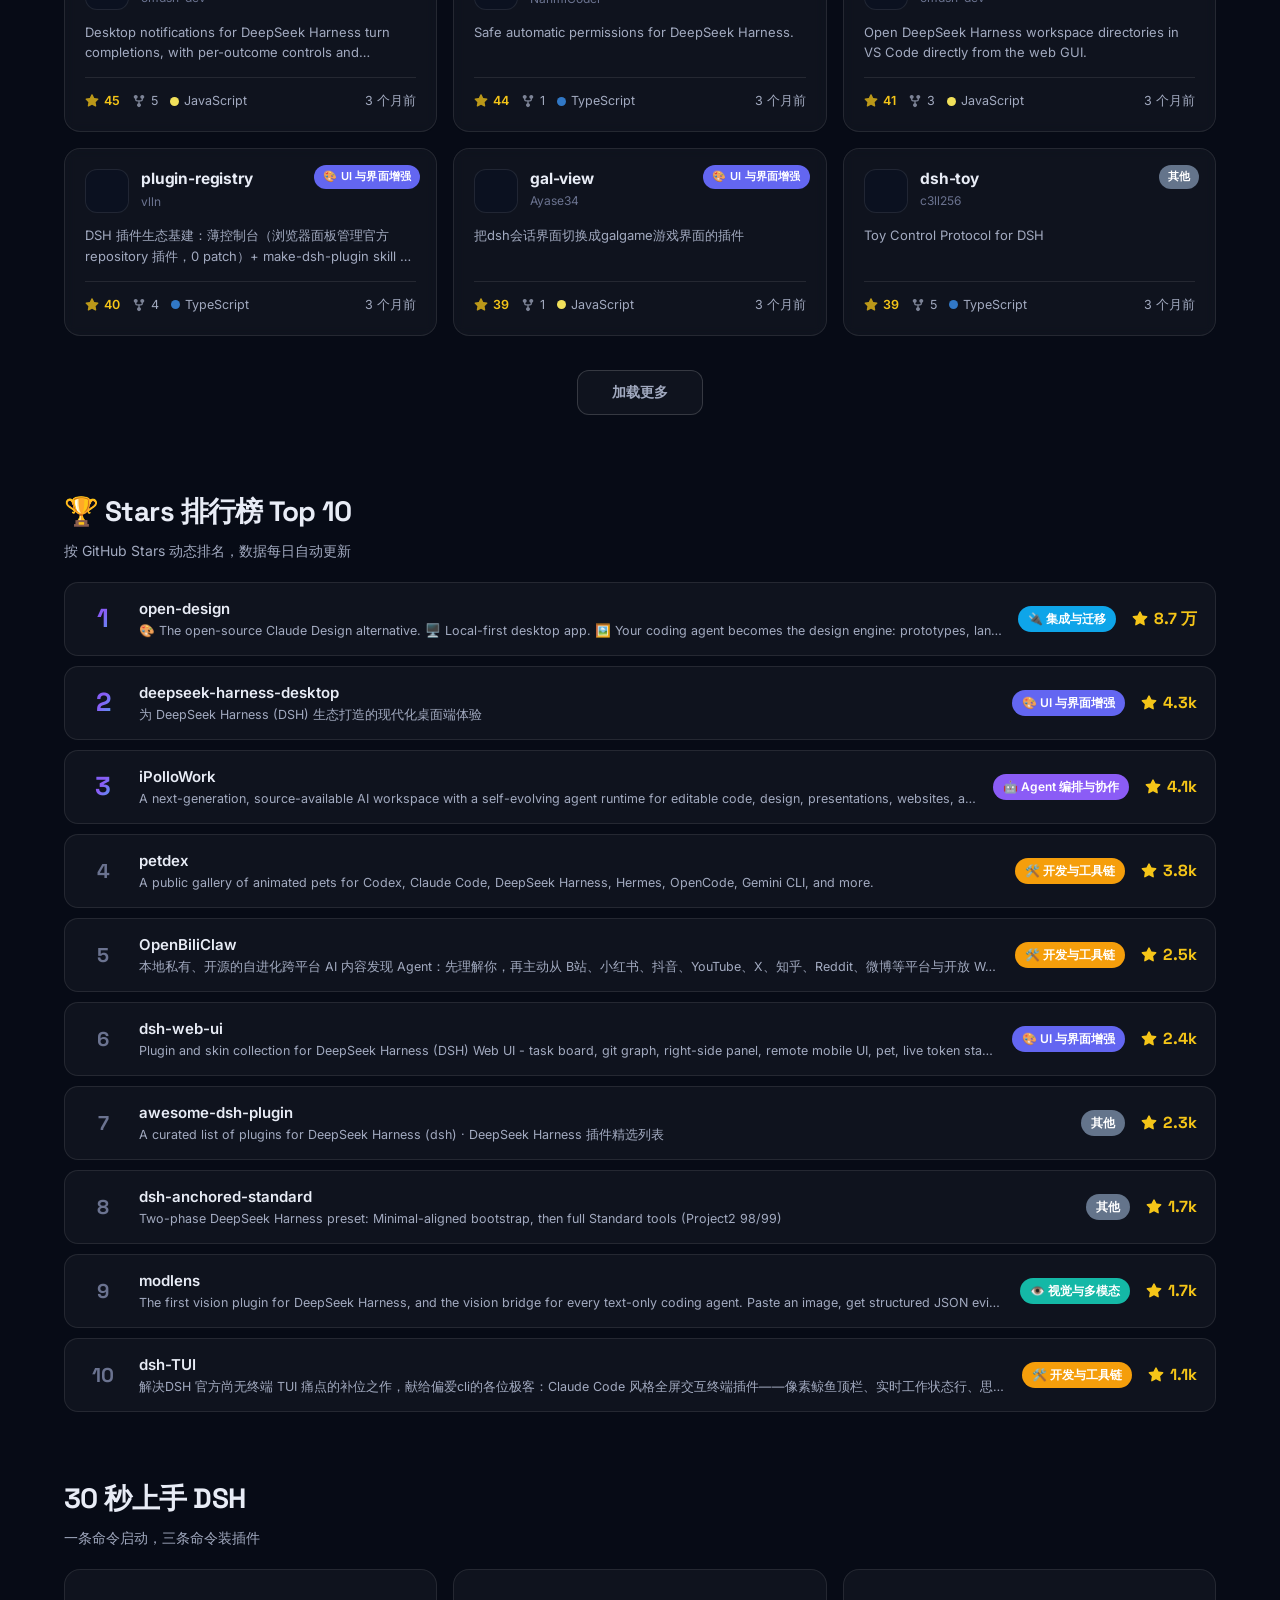
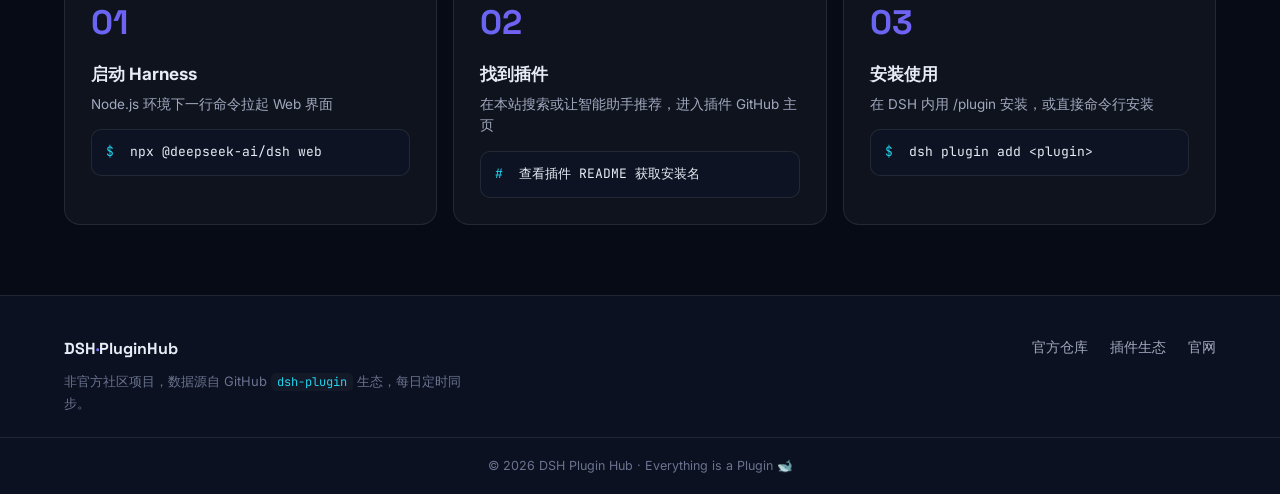
==== commit 8030d209: "fix: 智能助手导航跳转独立页 + 全屏页卡片可点击查看详情 - index.html 导航栏「智能助手」改为跳转 assistant.html - assistant.html 内嵌详情弹窗（复刻" ====
--- a/web/index.html
+++ b/web/index.html
@@ -37,7 +37,7 @@
       <nav class="nav-links">
         <a href="#browse" class="nav-link">插件市场</a>
         <a href="#rank" class="nav-link">排行榜</a>
-        <a href="#assistant" class="nav-link">智能助手</a>
+        <a href="assistant.html" class="nav-link">智能助手</a>
         <a href="https://github.com/deepseek-ai/deepseek-harness" target="_blank" rel="noopener" class="nav-link nav-external">官方仓库 ↗</a>
       </nav>
       <div class="nav-actions">
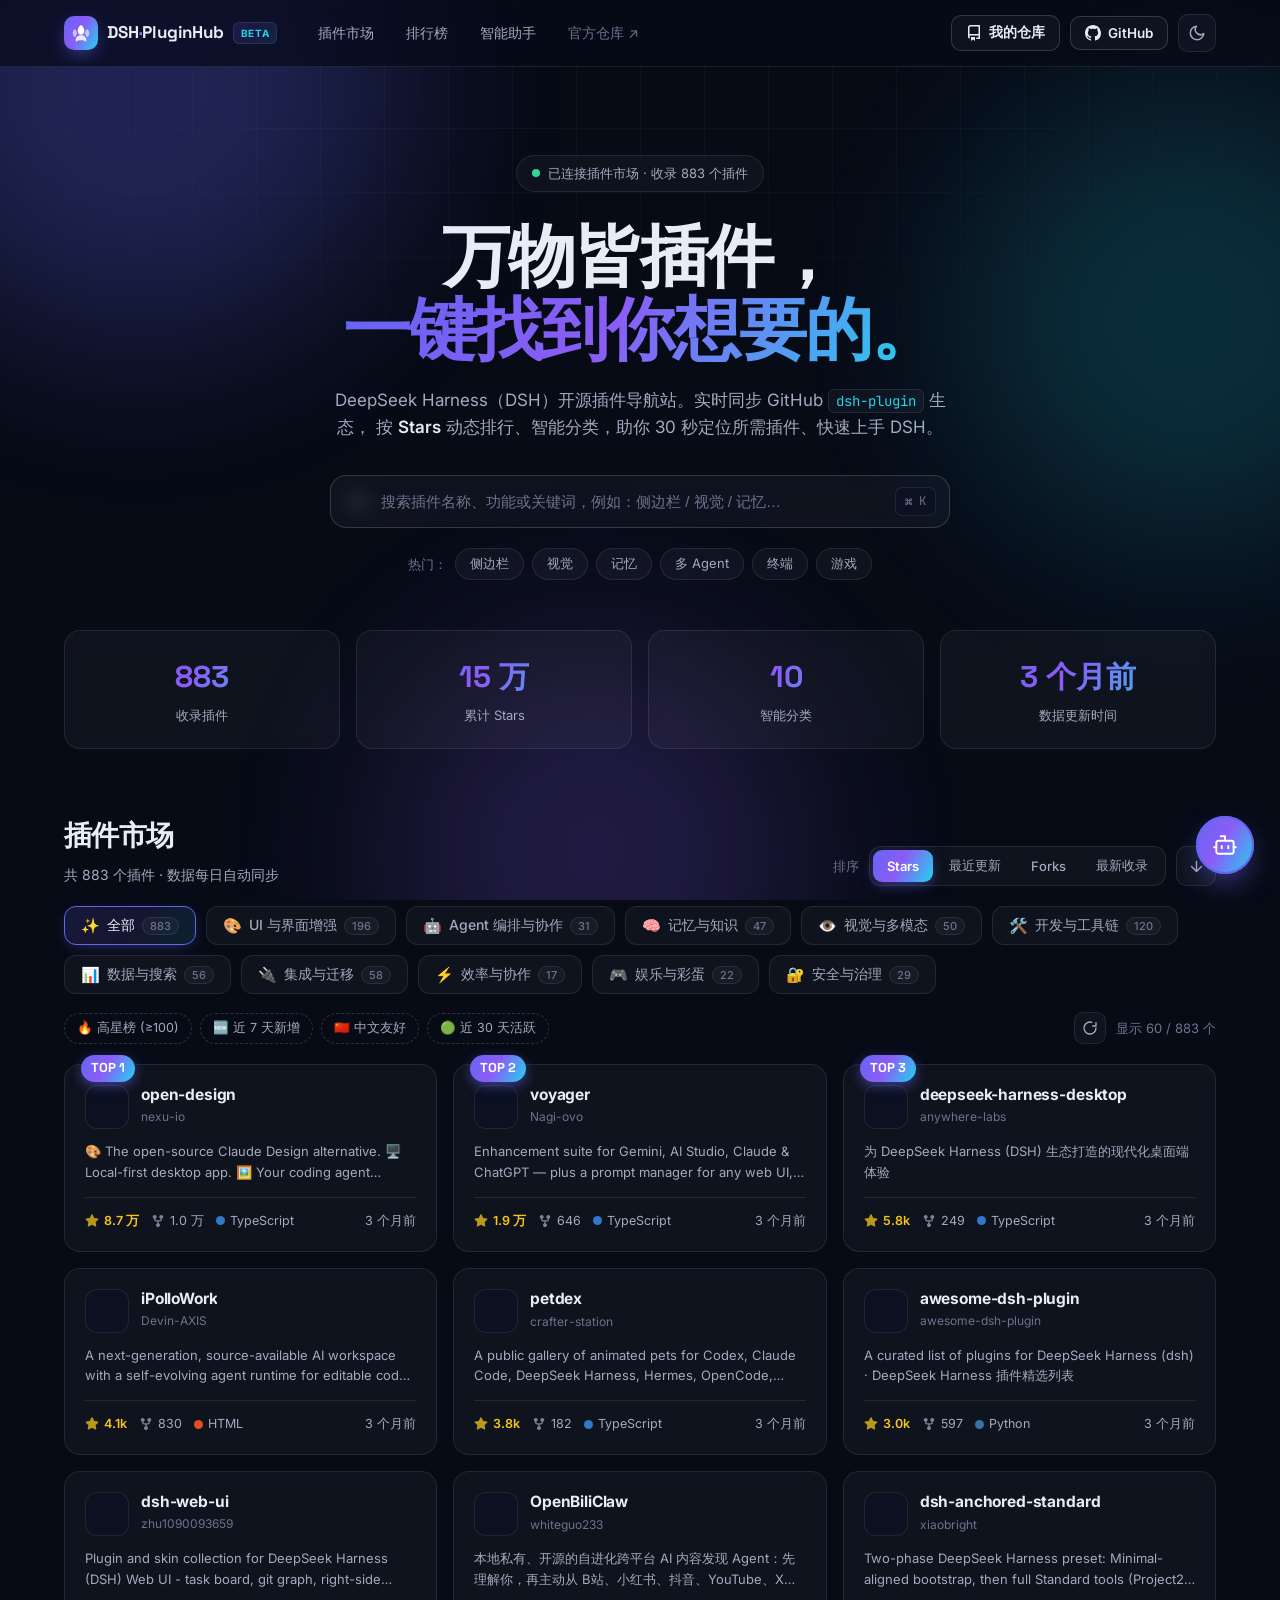
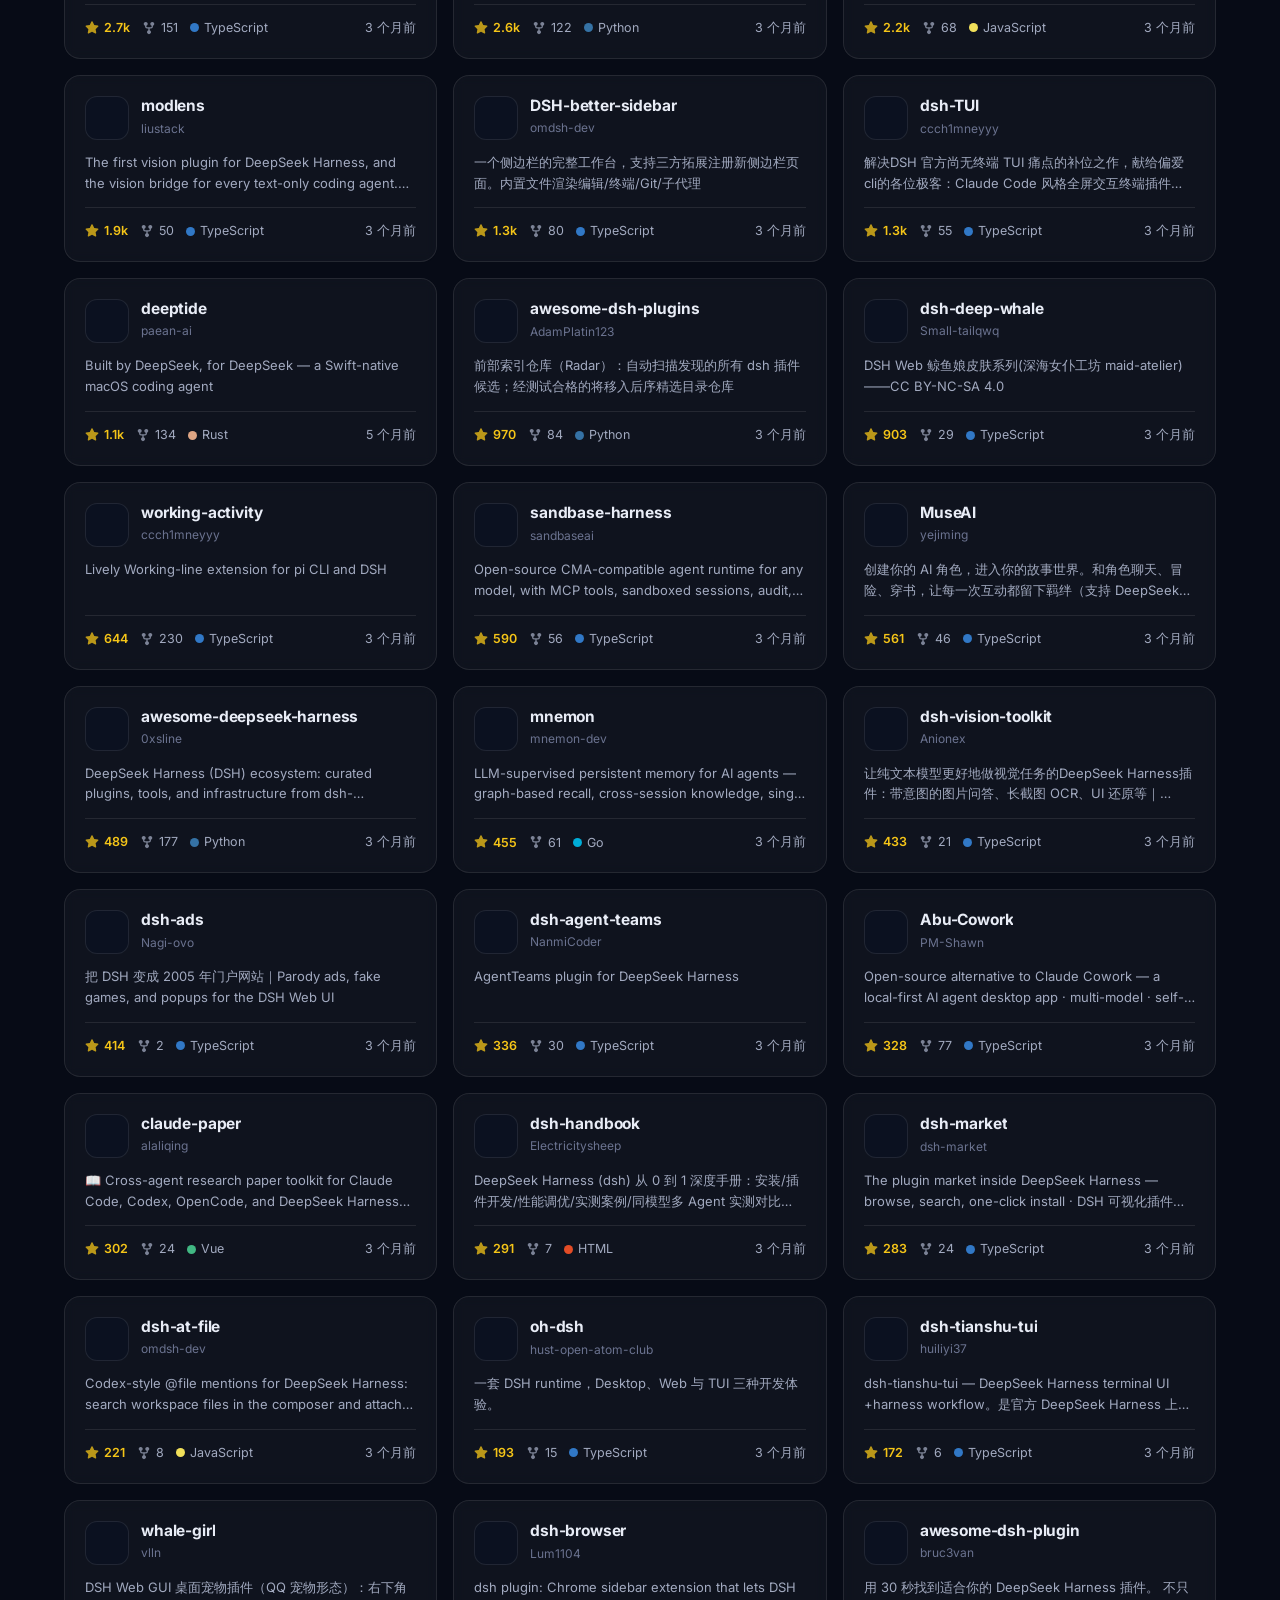
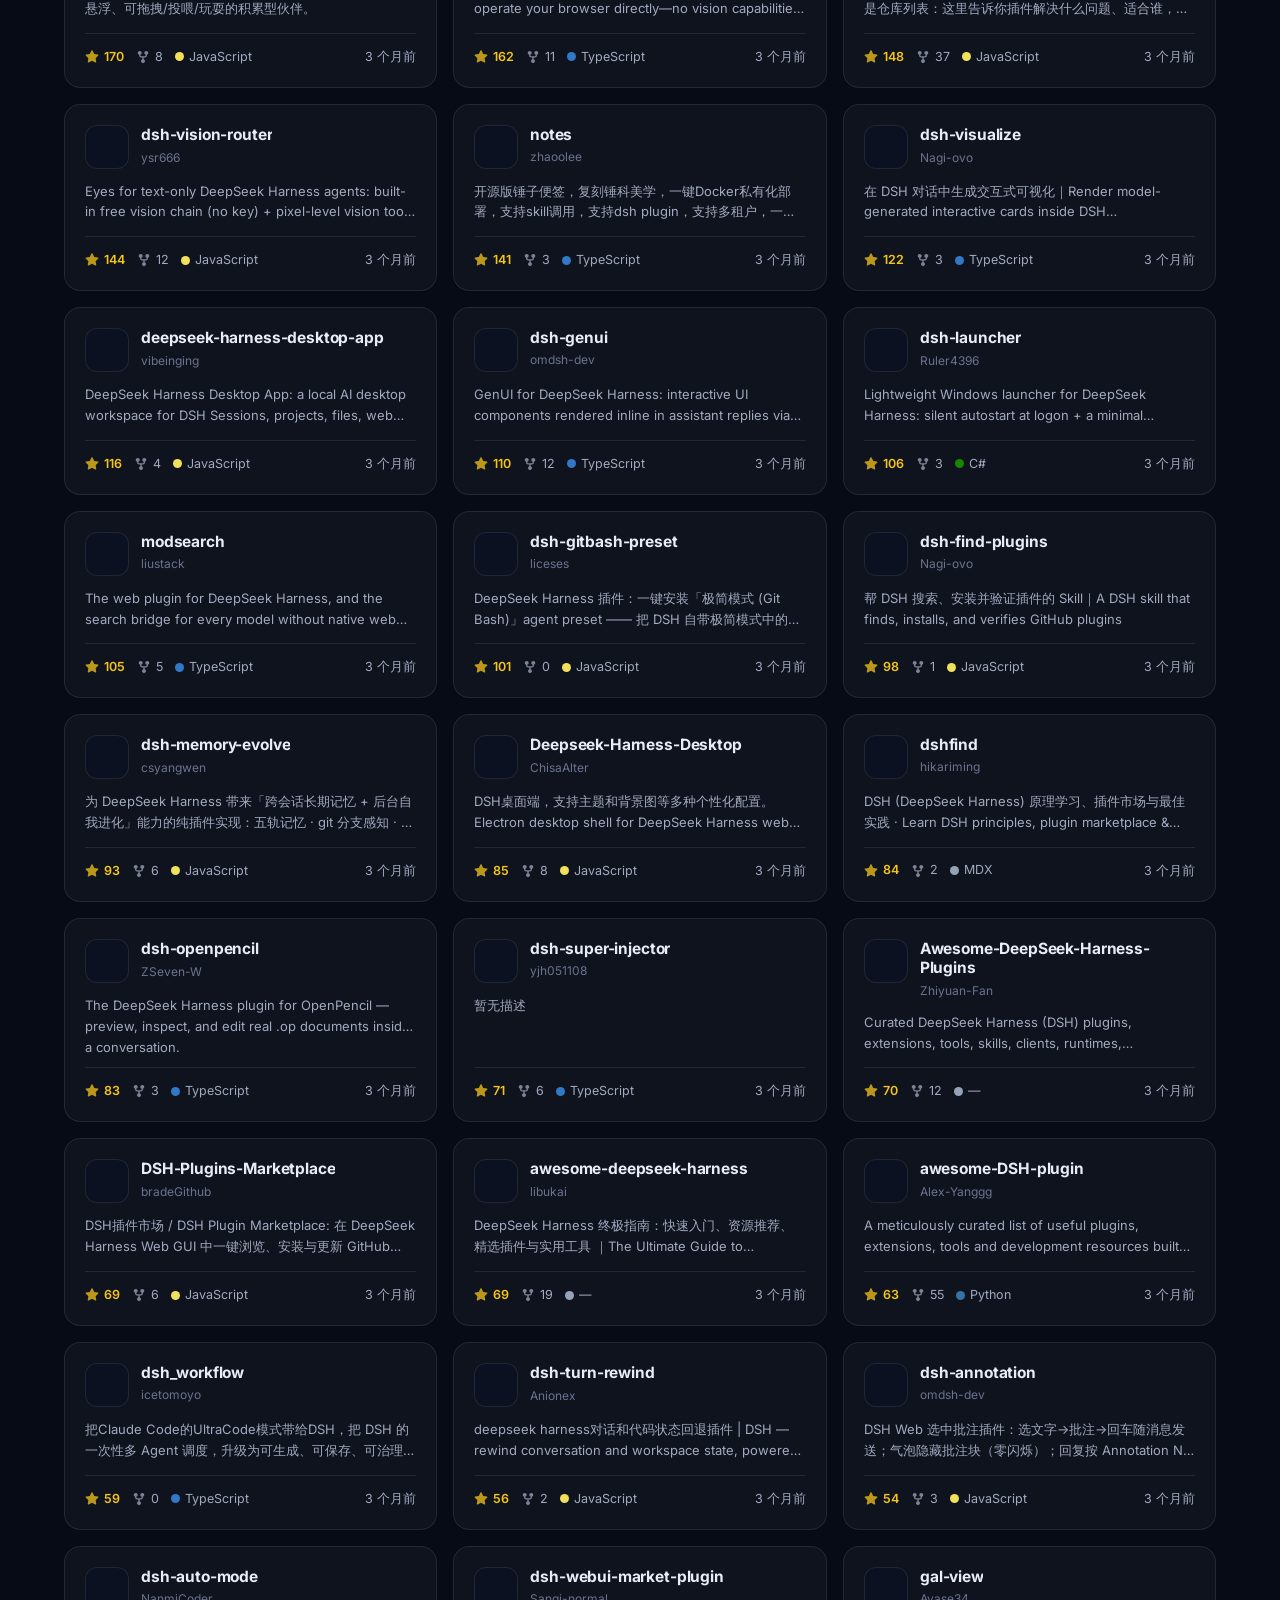
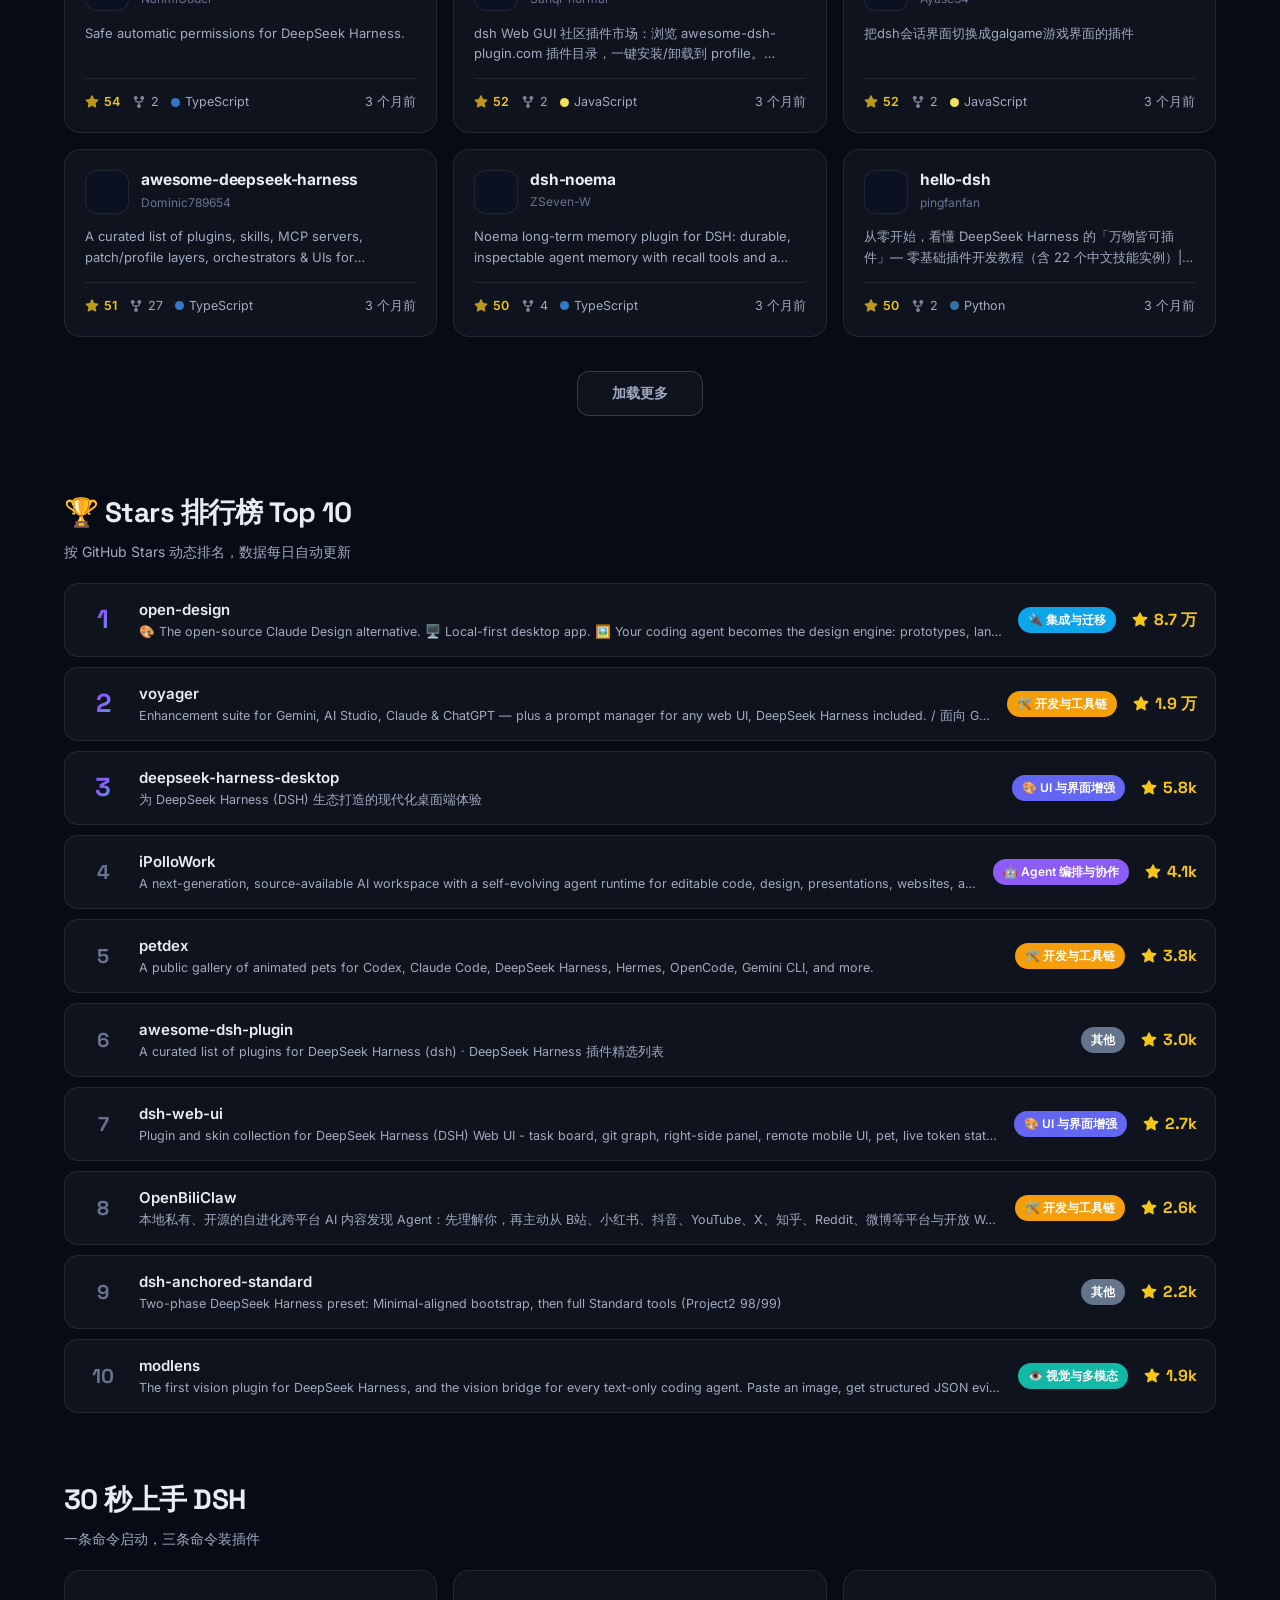
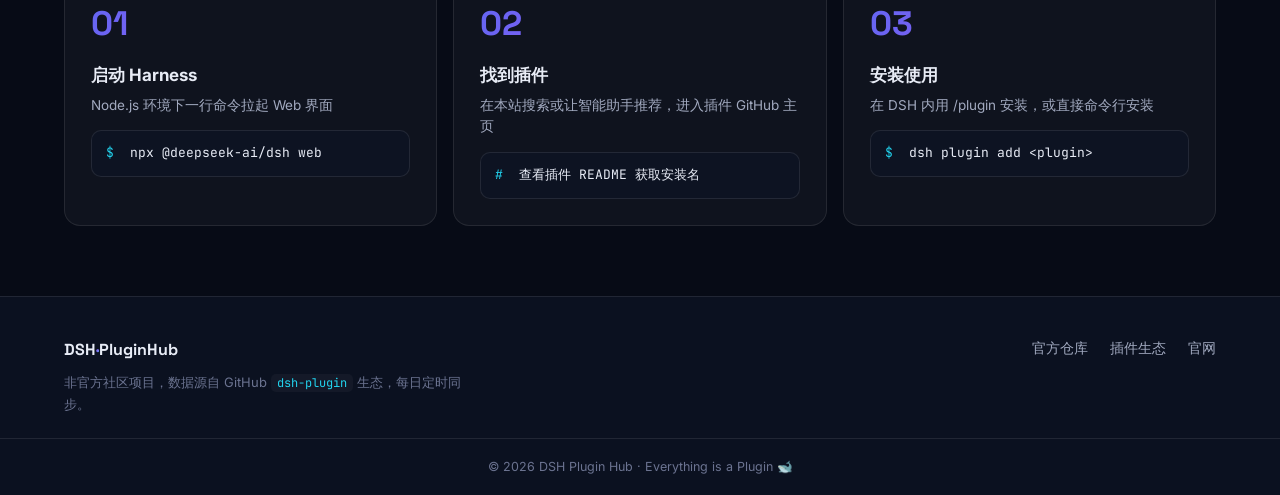
==== commit 4f370128: "feat: 插件市场加强制刷新按钮（5s 内限流 3 次，超限抖动+提示）" ====
--- a/web/index.html
+++ b/web/index.html
@@ -37,7 +37,7 @@
       <nav class="nav-links">
         <a href="#browse" class="nav-link">插件市场</a>
         <a href="#rank" class="nav-link">排行榜</a>
-        <a href="assistant.html" class="nav-link">智能助手</a>
+        <a href="#assistant" class="nav-link">智能助手</a>
         <a href="https://github.com/deepseek-ai/deepseek-harness" target="_blank" rel="noopener" class="nav-link nav-external">官方仓库 ↗</a>
       </nav>
       <div class="nav-actions">
@@ -143,7 +143,12 @@
           <button class="fchip" data-f="cn">🇨🇳 中文友好</button>
           <button class="fchip" data-f="active">🟢 近 30 天活跃</button>
         </div>
-        <div class="result-summary" id="resultSummary"></div>
+        <div class="result-area">
+          <button class="icon-btn refresh-btn" id="refreshBtn" title="强制刷新数据（重新拉取 plugins.json）" aria-label="强制刷新数据">
+            <svg viewBox="0 0 24 24" width="16" height="16" fill="none" stroke="currentColor" stroke-width="2" stroke-linecap="round" stroke-linejoin="round"><path d="M21 12a9 9 0 1 1-6.219-8.56"/><path d="M21 4v5h-5"/></svg>
+          </button>
+          <div class="result-summary" id="resultSummary"></div>
+        </div>
       </div>
 
       <div class="grid" id="pluginGrid"></div>
--- a/web/styles.css
+++ b/web/styles.css
@@ -164,6 +164,19 @@
 .fchip:hover { color: var(--text); border-color: var(--accent); }
 .fchip.active { border-style: solid; border-color: var(--accent); color: var(--text); background: var(--grad-soft); }
 .result-summary { font-size: 13px; color: var(--text-faint); }
+.result-area { display: flex; align-items: center; gap: 10px; }
+.refresh-btn { width: 32px; height: 32px; border-radius: 9px; transition: .18s; }
+.refresh-btn:hover { color: var(--accent); border-color: var(--accent); }
+.refresh-btn:disabled { cursor: default; opacity: .6; }
+.refresh-btn.spinning svg { animation: refreshSpin .8s linear infinite; transform-origin: 50% 50%; }
+@keyframes refreshSpin { to { transform: rotate(360deg); } }
+.refresh-btn.is-rate-limited { animation: shake .35s ease; }
+@keyframes shake {
+  10%, 90% { transform: translateX(-1px); }
+  20%, 80% { transform: translateX(2px); }
+  30%, 50%, 70% { transform: translateX(-3px); }
+  40%, 60% { transform: translateX(3px); }
+}
 
 /* ===== 卡片网格 ===== */
 .grid { display: grid; grid-template-columns: repeat(auto-fill, minmax(280px, 1fr)); gap: 16px; }
